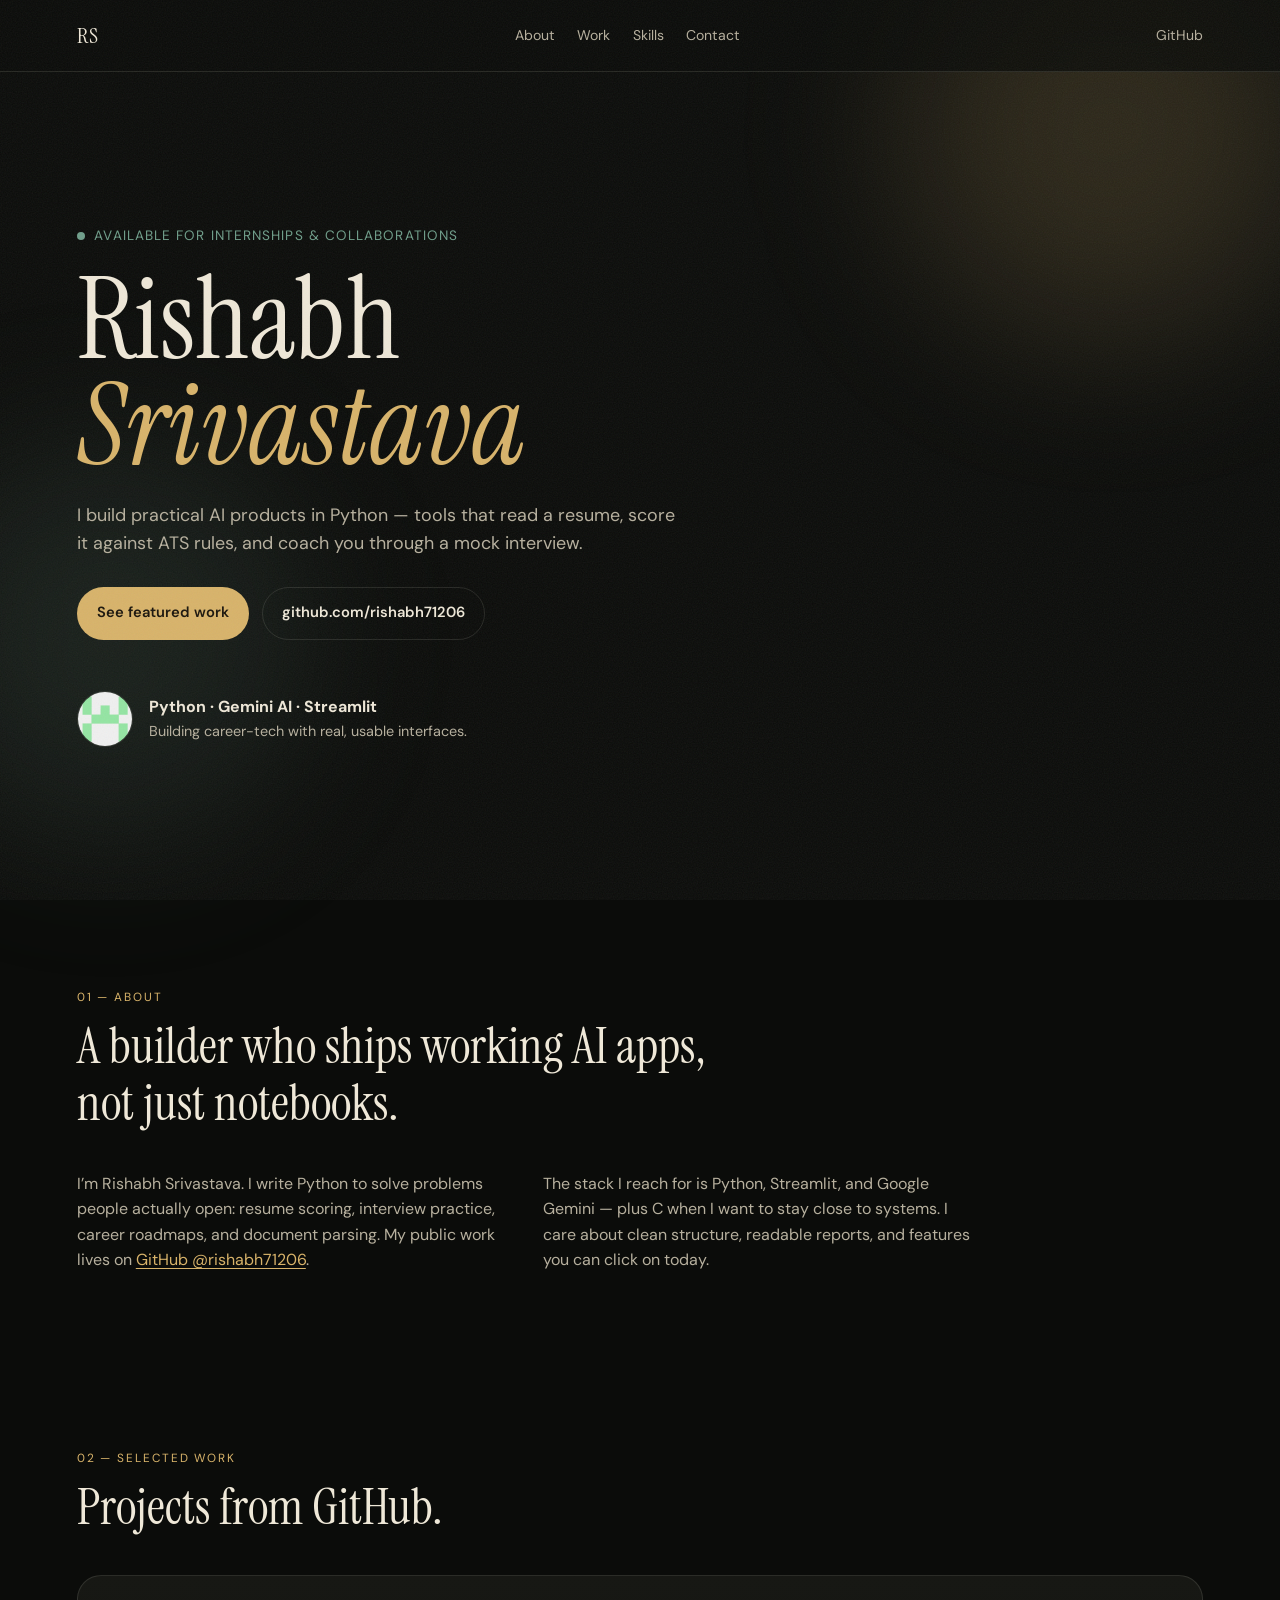
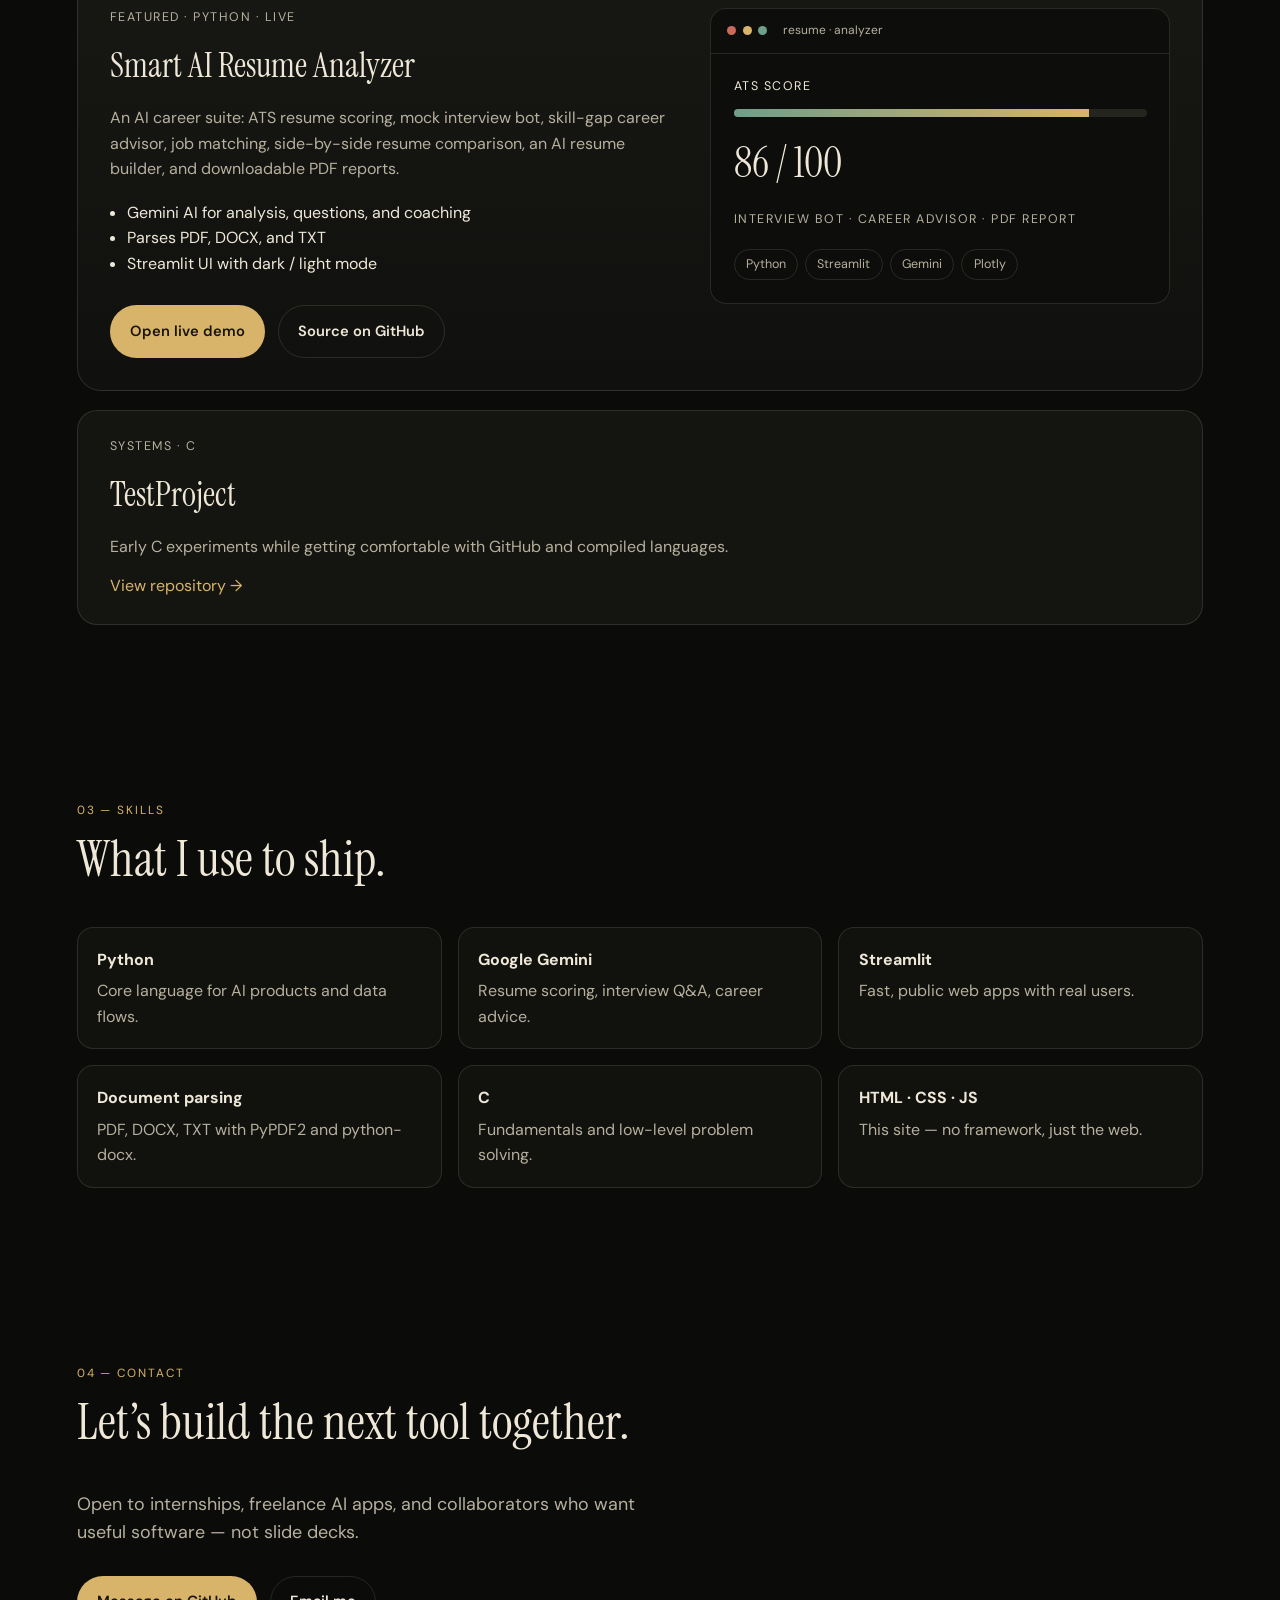
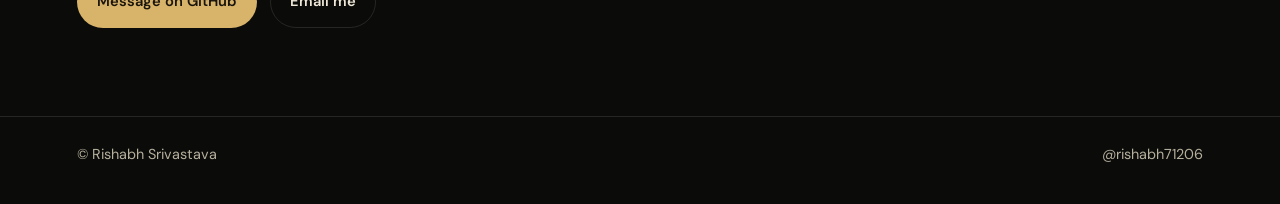
==== index.html @ 103c6316 "Publish Rishabh Srivastava portfolio site with GitHub projects. Co-authored-by: Cursor <cursoragent@" ====
<!DOCTYPE html>
<html lang="en">
  <head>
    <meta charset="UTF-8" />
    <meta name="viewport" content="width=device-width, initial-scale=1.0" />
    <title>Rishabh Srivastava — Python &amp; AI Developer</title>
    <meta
      name="description"
      content="Portfolio of Rishabh Srivastava — Python developer building AI tools for careers, resumes, and interviews."
    />
    <link rel="preconnect" href="https://fonts.googleapis.com" />
    <link rel="preconnect" href="https://fonts.gstatic.com" crossorigin />
    <link
      href="https://fonts.googleapis.com/css2?family=DM+Sans:ital,opsz,wght@0,9..40,400;0,9..40,500;0,9..40,600;0,9..40,700;1,9..40,400&family=Instrument+Serif:ital@0;1&display=swap"
      rel="stylesheet"
    />
    <link rel="stylesheet" href="css/styles.css" />
  </head>
  <body>
    <div class="noise" aria-hidden="true"></div>
    <div class="orb orb-a" aria-hidden="true"></div>
    <div class="orb orb-b" aria-hidden="true"></div>

    <header class="nav">
      <a class="logo" href="#top">RS</a>
      <nav>
        <a href="#about">About</a>
        <a href="#work">Work</a>
        <a href="#skills">Skills</a>
        <a href="#contact">Contact</a>
      </nav>
      <a class="nav-cta" href="https://github.com/rishabh71206" target="_blank" rel="noopener">GitHub</a>
    </header>

    <main id="top">
      <section class="hero">
        <p class="eyebrow">
          <span class="dot"></span>
          Available for internships &amp; collaborations
        </p>
        <h1>
          Rishabh<br />
          <em>Srivastava</em>
        </h1>
        <p class="lede">
          I build practical AI products in Python — tools that read a resume,
          score it against ATS rules, and coach you through a mock interview.
        </p>
        <div class="hero-actions">
          <a class="btn primary" href="#work">See featured work</a>
          <a class="btn ghost" href="https://github.com/rishabh71206" target="_blank" rel="noopener">
            github.com/rishabh71206
          </a>
        </div>
        <div class="hero-meta">
          <img src="assets/avatar.jpg" alt="Rishabh Srivastava" />
          <div>
            <strong>Python · Gemini AI · Streamlit</strong>
            <span>Building career-tech with real, usable interfaces.</span>
          </div>
        </div>
      </section>

      <section id="about" class="section">
        <div class="section-head">
          <p class="kicker">01 — About</p>
          <h2>A builder who ships working AI apps, not just notebooks.</h2>
        </div>
        <div class="about-grid">
          <p>
            I’m Rishabh Srivastava. I write Python to solve problems people
            actually open: resume scoring, interview practice, career roadmaps,
            and document parsing. My public work lives on
            <a href="https://github.com/rishabh71206" target="_blank" rel="noopener">GitHub @rishabh71206</a>.
          </p>
          <p>
            The stack I reach for is Python, Streamlit, and Google Gemini — plus
            C when I want to stay close to systems. I care about clean structure,
            readable reports, and features you can click on today.
          </p>
        </div>
      </section>

      <section id="work" class="section">
        <div class="section-head">
          <p class="kicker">02 — Selected work</p>
          <h2>Projects from GitHub.</h2>
        </div>

        <article class="project featured">
          <div class="project-copy">
            <p class="tag">Featured · Python · Live</p>
            <h3>Smart AI Resume Analyzer</h3>
            <p>
              An AI career suite: ATS resume scoring, mock interview bot,
              skill-gap career advisor, job matching, side-by-side resume
              comparison, an AI resume builder, and downloadable PDF reports.
            </p>
            <ul>
              <li>Gemini AI for analysis, questions, and coaching</li>
              <li>Parses PDF, DOCX, and TXT</li>
              <li>Streamlit UI with dark / light mode</li>
            </ul>
            <div class="hero-actions">
              <a
                class="btn primary"
                href="https://smart-ai-resume-analyzer-nfdlpabrwsiiuvghfphuzv.streamlit.app/"
                target="_blank"
                rel="noopener"
                >Open live demo</a
              >
              <a
                class="btn ghost"
                href="https://github.com/rishabh71206/smart-ai-resume-analyzer"
                target="_blank"
                rel="noopener"
                >Source on GitHub</a
              >
            </div>
          </div>
          <div class="project-panel" aria-hidden="true">
            <div class="window">
              <div class="window-bar">
                <span></span><span></span><span></span>
                <p>resume · analyzer</p>
              </div>
              <div class="window-body">
                <p class="mono">ATS score</p>
                <div class="meter"><i style="--w: 86%"></i></div>
                <p class="score">86 / 100</p>
                <p class="mono muted">Interview bot · Career advisor · PDF report</p>
                <div class="chips">
                  <span>Python</span>
                  <span>Streamlit</span>
                  <span>Gemini</span>
                  <span>Plotly</span>
                </div>
              </div>
            </div>
          </div>
        </article>

        <article class="project compact">
          <p class="tag">Systems · C</p>
          <h3>TestProject</h3>
          <p>Early C experiments while getting comfortable with GitHub and compiled languages.</p>
          <a class="text-link" href="https://github.com/rishabh71206/TestProject" target="_blank" rel="noopener">
            View repository →
          </a>
        </article>
      </section>

      <section id="skills" class="section">
        <div class="section-head">
          <p class="kicker">03 — Skills</p>
          <h2>What I use to ship.</h2>
        </div>
        <ul class="skills">
          <li><strong>Python</strong> Core language for AI products and data flows.</li>
          <li><strong>Google Gemini</strong> Resume scoring, interview Q&amp;A, career advice.</li>
          <li><strong>Streamlit</strong> Fast, public web apps with real users.</li>
          <li><strong>Document parsing</strong> PDF, DOCX, TXT with PyPDF2 and python-docx.</li>
          <li><strong>C</strong> Fundamentals and low-level problem solving.</li>
          <li><strong>HTML · CSS · JS</strong> This site — no framework, just the web.</li>
        </ul>
      </section>

      <section id="contact" class="section contact">
        <div class="section-head">
          <p class="kicker">04 — Contact</p>
          <h2>Let’s build the next tool together.</h2>
        </div>
        <p class="lede">
          Open to internships, freelance AI apps, and collaborators who want
          useful software — not slide decks.
        </p>
        <div class="hero-actions">
          <a class="btn primary" href="https://github.com/rishabh71206" target="_blank" rel="noopener">Message on GitHub</a>
          <a class="btn ghost" href="mailto:rishabhsrivastava712008@gmail.com">Email me</a>
        </div>
      </section>
    </main>

    <footer>
      <p>© <span id="year"></span> Rishabh Srivastava</p>
      <a href="https://github.com/rishabh71206" target="_blank" rel="noopener">@rishabh71206</a>
    </footer>

    <script src="js/main.js"></script>
  </body>
</html>
---- css/styles.css ----
:root {
  --bg: #0b0c0a;
  --ink: #efe8d8;
  --muted: #b7b09e;
  --line: rgba(239, 232, 216, 0.12);
  --accent: #d8b36a;
  --accent-2: #6f9e8a;
  --card: #141511;
}

* {
  box-sizing: border-box;
  margin: 0;
  padding: 0;
}

html {
  scroll-behavior: smooth;
}

body {
  font-family: "DM Sans", system-ui, sans-serif;
  background: var(--bg);
  color: var(--ink);
  line-height: 1.6;
  min-height: 100vh;
  overflow-x: hidden;
}

a {
  color: inherit;
  text-decoration: none;
}

.noise {
  pointer-events: none;
  position: fixed;
  inset: 0;
  z-index: 8;
  opacity: 0.07;
  background-image: url("data:image/svg+xml,%3Csvg xmlns='http://www.w3.org/2000/svg' width='160' height='160'%3E%3Cfilter id='n'%3E%3CfeTurbulence type='fractalNoise' baseFrequency='.8' numOctaves='2' stitchTiles='stitch'/%3E%3C/filter%3E%3Crect width='100%25' height='100%25' filter='url(%23n)'/%3E%3C/svg%3E");
}

.orb {
  position: fixed;
  border-radius: 50%;
  filter: blur(80px);
  pointer-events: none;
  z-index: 0;
}

.orb-a {
  width: 420px;
  height: 420px;
  background: rgba(216, 179, 106, 0.16);
  top: -80px;
  right: -40px;
}

.orb-b {
  width: 380px;
  height: 380px;
  background: rgba(111, 158, 138, 0.14);
  bottom: 8%;
  left: -80px;
}

.nav,
main,
footer {
  position: relative;
  z-index: 1;
}

.nav {
  display: flex;
  align-items: center;
  justify-content: space-between;
  gap: 1rem;
  padding: 1.1rem 6vw;
  position: sticky;
  top: 0;
  background: rgba(11, 12, 10, 0.78);
  backdrop-filter: blur(16px);
  border-bottom: 1px solid var(--line);
  z-index: 5;
}

.logo {
  font-family: "Instrument Serif", serif;
  font-size: 1.4rem;
  letter-spacing: 0.04em;
}

.nav nav {
  display: flex;
  gap: 1.4rem;
}

.nav nav a,
.nav-cta {
  font-size: 0.88rem;
  color: var(--muted);
}

.nav nav a:hover,
.nav-cta:hover {
  color: var(--ink);
}

.hero,
.section {
  padding: 5.5rem 6vw;
}

.hero {
  min-height: calc(100vh - 72px);
  display: flex;
  flex-direction: column;
  justify-content: center;
  max-width: 1100px;
}

.eyebrow {
  display: flex;
  align-items: center;
  gap: 0.6rem;
  color: var(--accent-2);
  font-size: 0.85rem;
  letter-spacing: 0.08em;
  text-transform: uppercase;
}

.dot {
  width: 8px;
  height: 8px;
  border-radius: 50%;
  background: var(--accent-2);
  box-shadow: 0 0 0 0 rgba(111, 158, 138, 0.7);
  animation: pulse 2.2s infinite;
}

@keyframes pulse {
  70% {
    box-shadow: 0 0 0 10px rgba(111, 158, 138, 0);
  }
}

h1 {
  font-family: "Instrument Serif", serif;
  font-size: clamp(3.4rem, 9vw, 8rem);
  line-height: 0.92;
  font-weight: 400;
  margin: 1.2rem 0 1.4rem;
}

h1 em {
  font-style: italic;
  color: var(--accent);
}

.lede {
  max-width: 38rem;
  color: var(--muted);
  font-size: 1.12rem;
}

.hero-actions {
  display: flex;
  flex-wrap: wrap;
  gap: 0.8rem;
  margin-top: 1.8rem;
}

.btn {
  display: inline-flex;
  align-items: center;
  padding: 0.85rem 1.2rem;
  border-radius: 999px;
  font-size: 0.92rem;
  font-weight: 600;
  border: 1px solid transparent;
  transition: transform 0.2s ease, background 0.2s ease;
}

.btn:hover {
  transform: translateY(-2px);
}

.btn.primary {
  background: var(--accent);
  color: #1a150c;
}

.btn.ghost {
  border-color: var(--line);
  color: var(--ink);
}

.hero-meta {
  margin-top: 3.2rem;
  display: flex;
  align-items: center;
  gap: 1rem;
}

.hero-meta img {
  width: 56px;
  height: 56px;
  border-radius: 50%;
  object-fit: cover;
  border: 1px solid var(--line);
}

.hero-meta span {
  display: block;
  color: var(--muted);
  font-size: 0.9rem;
}

.section-head {
  max-width: 42rem;
  margin-bottom: 2.4rem;
}

.kicker {
  color: var(--accent);
  letter-spacing: 0.16em;
  text-transform: uppercase;
  font-size: 0.74rem;
  margin-bottom: 0.7rem;
}

h2 {
  font-family: "Instrument Serif", serif;
  font-size: clamp(2rem, 4vw, 3.1rem);
  font-weight: 400;
  line-height: 1.15;
}

.about-grid {
  display: grid;
  grid-template-columns: 1fr 1fr;
  gap: 2rem;
  color: var(--muted);
  max-width: 900px;
}

.about-grid a {
  color: var(--accent);
  text-decoration: underline;
  text-underline-offset: 3px;
}

.project.featured {
  display: grid;
  grid-template-columns: 1.1fr 0.9fr;
  gap: 2.4rem;
  padding: 2rem;
  background: linear-gradient(180deg, #171814, #10110e);
  border: 1px solid var(--line);
  border-radius: 24px;
}

.tag {
  color: var(--accent-2);
  font-size: 0.78rem;
  letter-spacing: 0.12em;
  text-transform: uppercase;
  margin-bottom: 0.7rem;
}

h3 {
  font-family: "Instrument Serif", serif;
  font-size: 2.1rem;
  font-weight: 400;
  margin-bottom: 0.8rem;
}

.project-copy p,
.project.compact p {
  color: var(--muted);
}

.project-copy ul {
  margin: 1.1rem 0 0.4rem 1.1rem;
  color: var(--ink);
}

.window {
  background: #0d0e0b;
  border: 1px solid var(--line);
  border-radius: 16px;
  overflow: hidden;
  min-height: 280px;
}

.window-bar {
  display: flex;
  align-items: center;
  gap: 0.4rem;
  padding: 0.8rem 1rem;
  border-bottom: 1px solid var(--line);
}

.window-bar span {
  width: 9px;
  height: 9px;
  border-radius: 50%;
  background: #3a3c34;
}

.window-bar span:nth-child(1) {
  background: #c96a5a;
}
.window-bar span:nth-child(2) {
  background: #d8b36a;
}
.window-bar span:nth-child(3) {
  background: #6f9e8a;
}

.window-bar p {
  margin-left: 0.6rem;
  font-size: 0.75rem;
  color: var(--muted);
}

.window-body {
  padding: 1.4rem;
}

.mono {
  font-size: 0.78rem;
  letter-spacing: 0.12em;
  text-transform: uppercase;
}

.muted {
  color: var(--muted);
  margin-top: 0.8rem;
}

.meter {
  height: 8px;
  background: #24251f;
  border-radius: 99px;
  margin: 0.8rem 0;
  overflow: hidden;
}

.meter i {
  display: block;
  height: 100%;
  width: var(--w);
  background: linear-gradient(90deg, var(--accent-2), var(--accent));
}

.score {
  font-family: "Instrument Serif", serif;
  font-size: 2.6rem;
}

.chips {
  display: flex;
  flex-wrap: wrap;
  gap: 0.45rem;
  margin-top: 1.2rem;
}

.chips span {
  border: 1px solid var(--line);
  border-radius: 999px;
  padding: 0.3rem 0.7rem;
  font-size: 0.78rem;
  color: var(--muted);
}

.project.compact {
  margin-top: 1.2rem;
  padding: 1.6rem 2rem;
  border: 1px solid var(--line);
  border-radius: 20px;
  background: var(--card);
}

.text-link {
  display: inline-block;
  margin-top: 0.8rem;
  color: var(--accent);
}

.skills {
  list-style: none;
  display: grid;
  grid-template-columns: repeat(3, 1fr);
  gap: 1rem;
}

.skills li {
  padding: 1.2rem;
  border: 1px solid var(--line);
  border-radius: 16px;
  background: rgba(20, 21, 17, 0.7);
  color: var(--muted);
}

.skills strong {
  display: block;
  color: var(--ink);
  margin-bottom: 0.35rem;
}

.contact .lede {
  margin-bottom: 0.4rem;
}

.hint {
  margin-top: 1rem;
  color: #6e6a5d;
  font-size: 0.85rem;
}

footer {
  display: flex;
  justify-content: space-between;
  padding: 1.6rem 6vw 2.4rem;
  border-top: 1px solid var(--line);
  color: var(--muted);
  font-size: 0.9rem;
}

@media (max-width: 860px) {
  .nav {
    flex-wrap: wrap;
  }

  .nav nav {
    order: 3;
    width: 100%;
    gap: 1rem;
    padding-top: 0.4rem;
  }

  .about-grid,
  .project.featured,
  .skills {
    grid-template-columns: 1fr;
  }

  .hero,
  .section {
    padding: 4rem 6vw;
  }
}
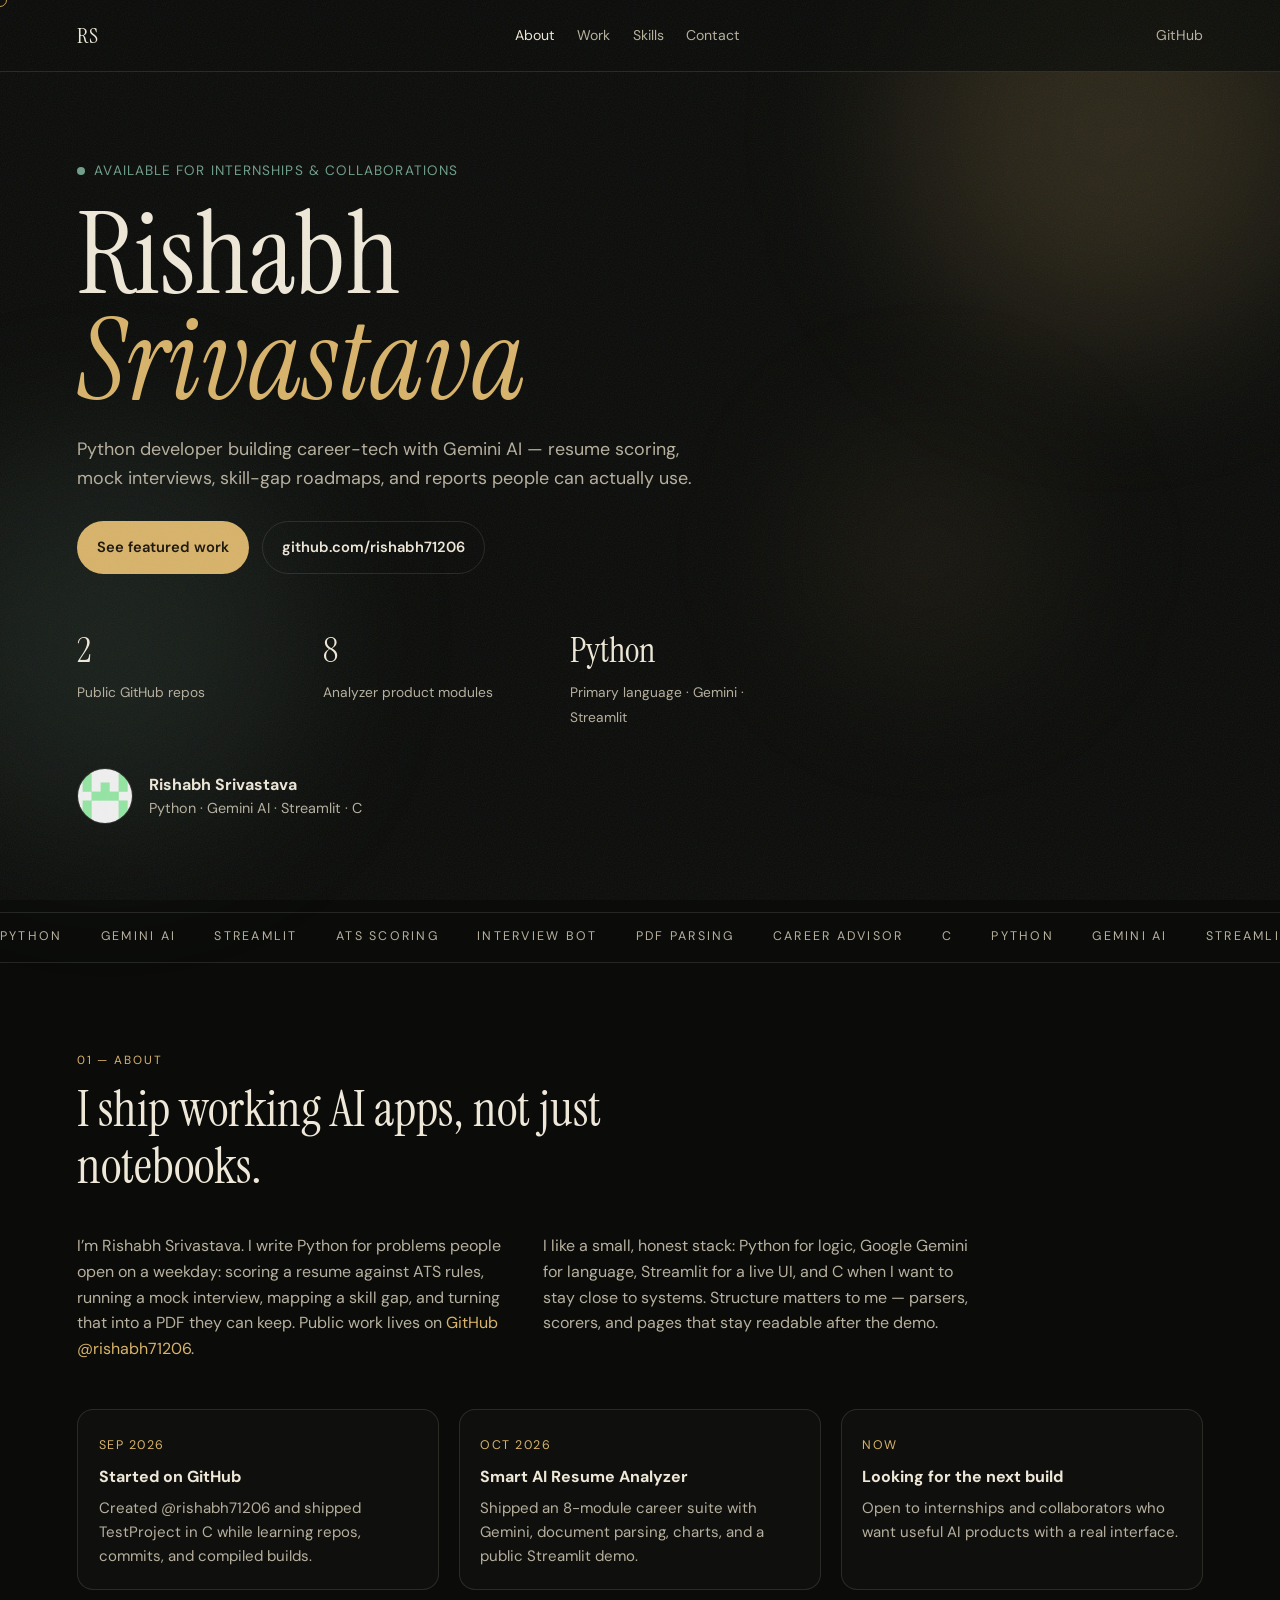
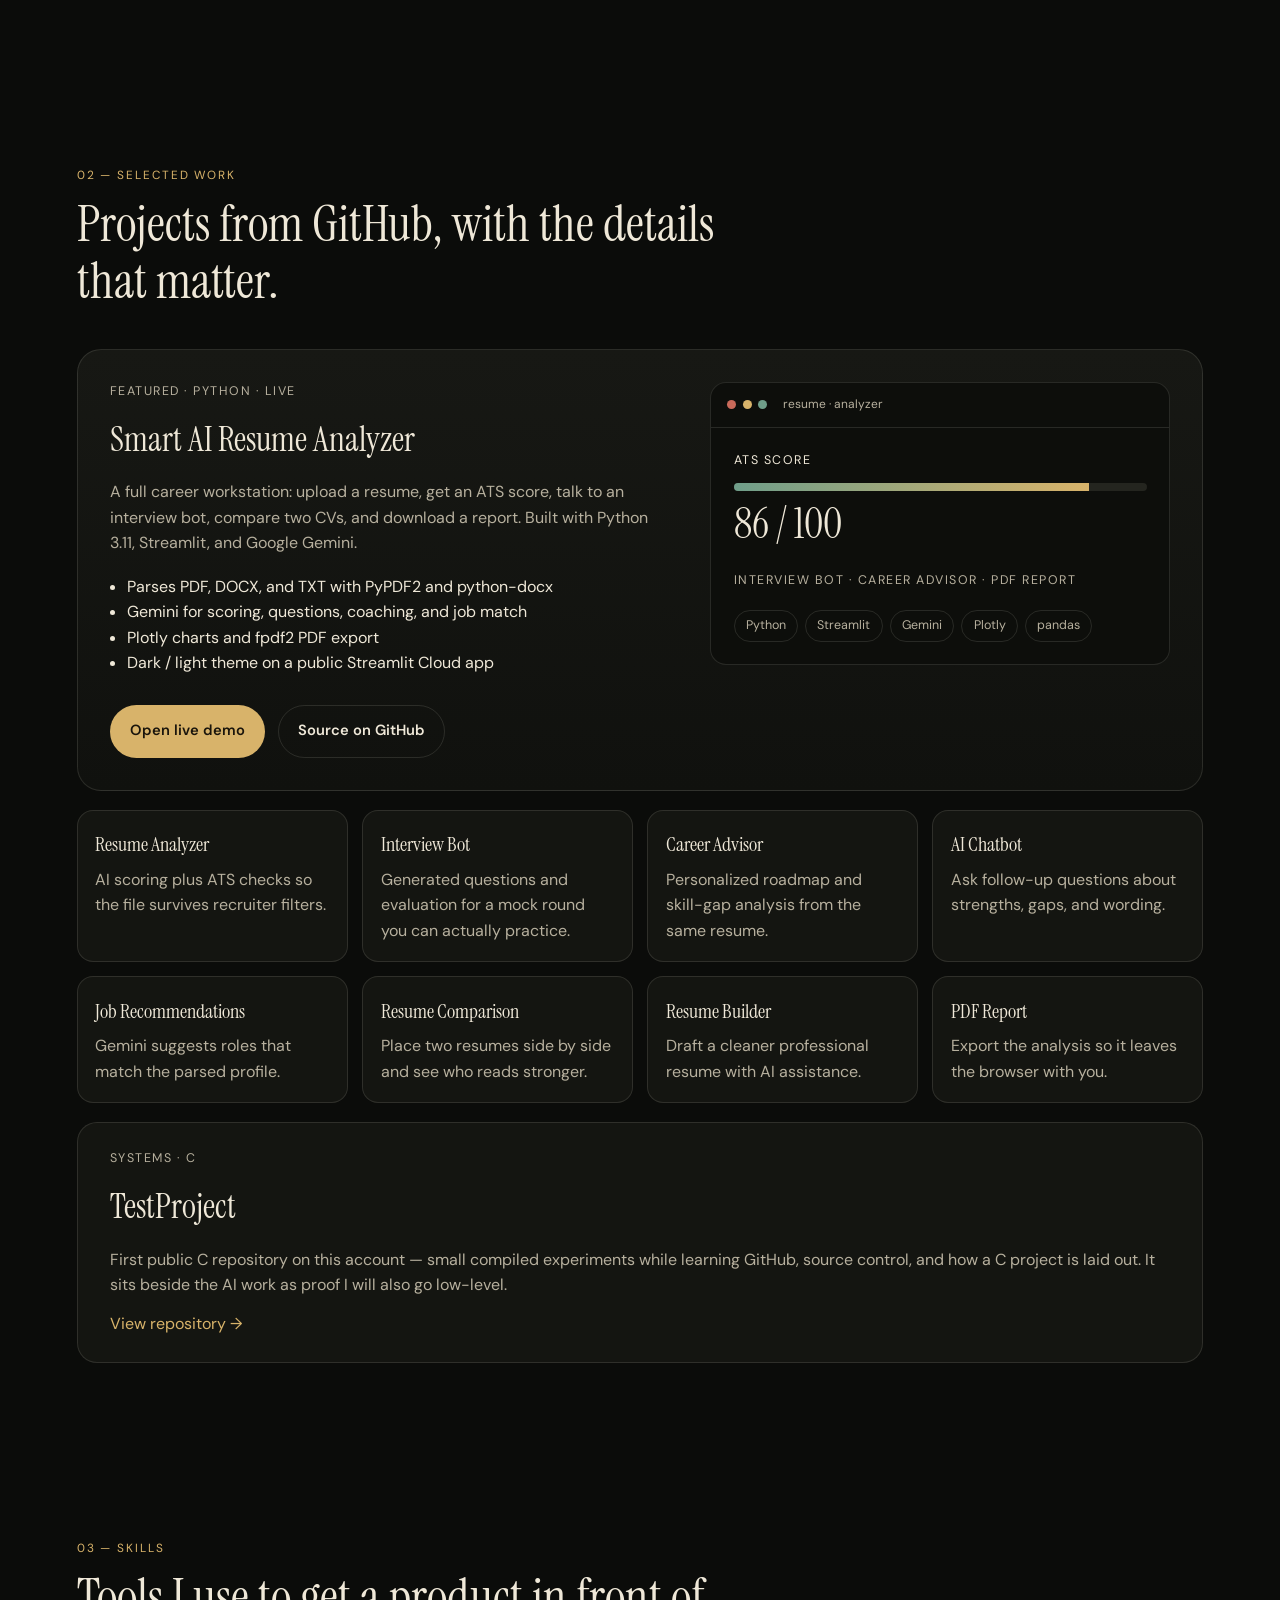
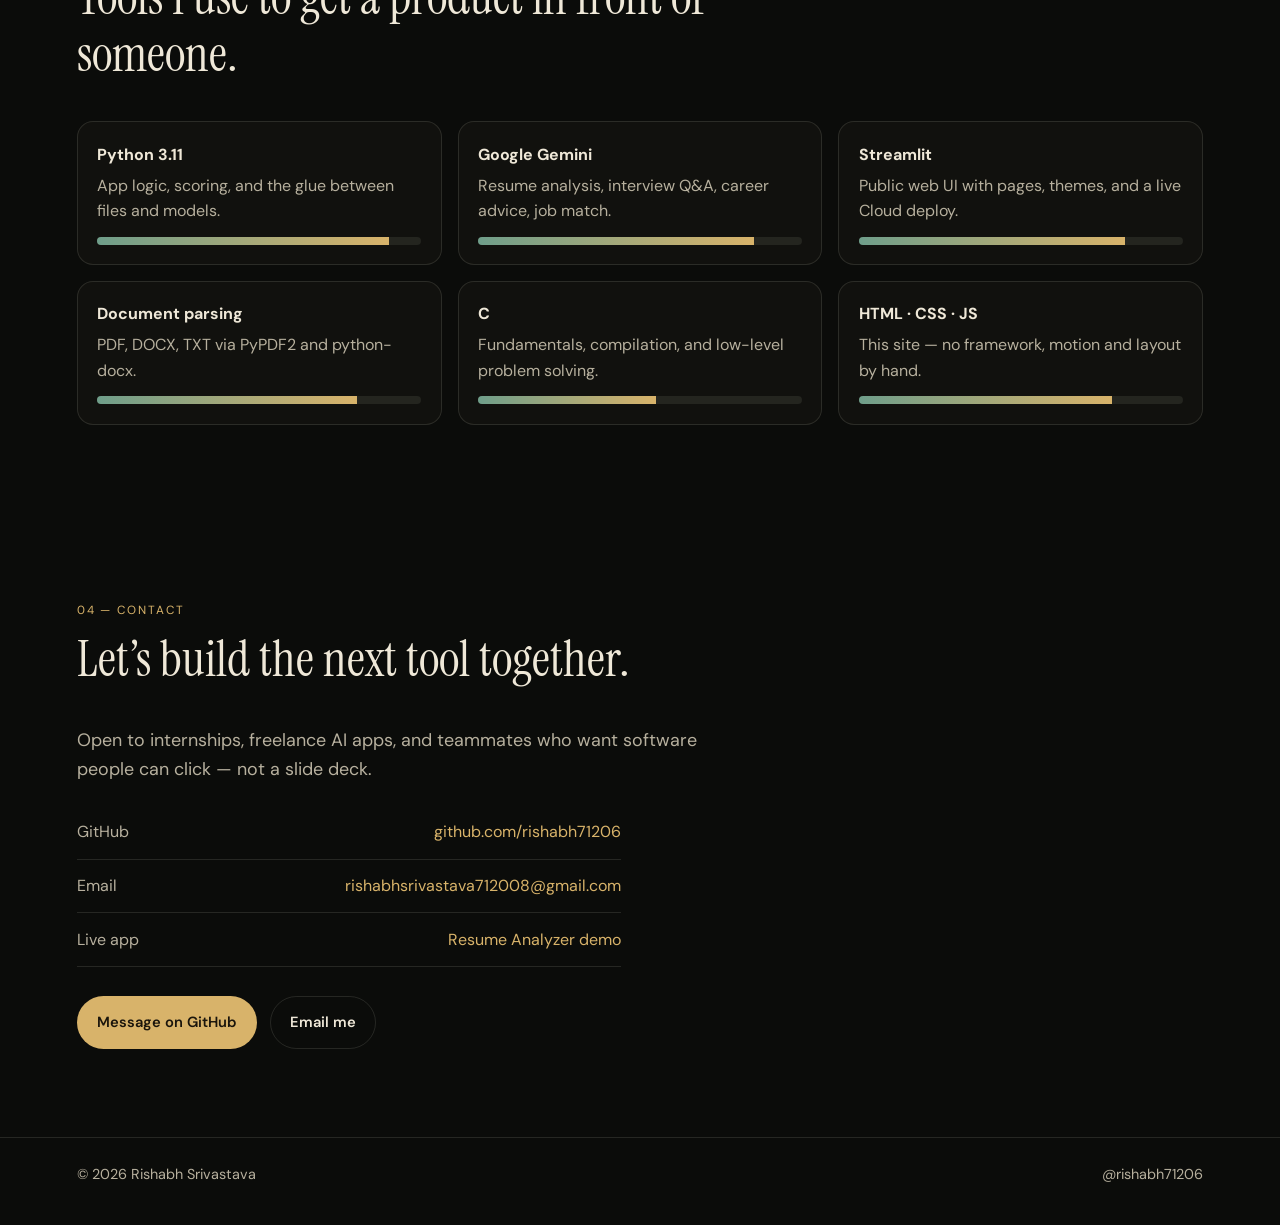
==== commit 9d17eae1: "Add cursor effects, scroll reveals, and animated stats; polish layout" ====
--- a/index.html
+++ b/index.html
@@ -17,9 +17,11 @@
     <link rel="stylesheet" href="css/styles.css" />
   </head>
   <body>
+    <div class="cursor" aria-hidden="true"></div>
     <div class="noise" aria-hidden="true"></div>
     <div class="orb orb-a" aria-hidden="true"></div>
     <div class="orb orb-b" aria-hidden="true"></div>
+    <div class="orb orb-c" aria-hidden="true"></div>
 
     <header class="nav">
       <a class="logo" href="#top">RS</a>
@@ -34,72 +36,115 @@
 
     <main id="top">
       <section class="hero">
-        <p class="eyebrow">
+        <p class="eyebrow reveal">
           <span class="dot"></span>
           Available for internships &amp; collaborations
         </p>
-        <h1>
-          Rishabh<br />
-          <em>Srivastava</em>
+        <h1 class="hero-title">
+          <span class="line"><span>Rishabh</span></span>
+          <span class="line"><em>Srivastava</em></span>
         </h1>
-        <p class="lede">
-          I build practical AI products in Python — tools that read a resume,
-          score it against ATS rules, and coach you through a mock interview.
+        <p class="lede reveal delay-2">
+          Python developer building career-tech with Gemini AI — resume scoring,
+          mock interviews, skill-gap roadmaps, and reports people can actually use.
         </p>
-        <div class="hero-actions">
+        <div class="hero-actions reveal delay-3">
           <a class="btn primary" href="#work">See featured work</a>
           <a class="btn ghost" href="https://github.com/rishabh71206" target="_blank" rel="noopener">
             github.com/rishabh71206
           </a>
         </div>
-        <div class="hero-meta">
-          <img src="assets/avatar.jpg" alt="Rishabh Srivastava" />
-          <div>
-            <strong>Python · Gemini AI · Streamlit</strong>
-            <span>Building career-tech with real, usable interfaces.</span>
-          </div>
-        </div>
-      </section>
+        <div class="stats reveal delay-4">
+          <div>
+            <strong data-count="2">0</strong>
+            <span>Public GitHub repos</span>
+          </div>
+          <div>
+            <strong data-count="8">0</strong>
+            <span>Analyzer product modules</span>
+          </div>
+          <div>
+            <strong>Python</strong>
+            <span>Primary language · Gemini · Streamlit</span>
+          </div>
+        </div>
+        <div class="hero-meta reveal delay-5">
+          <img src="assets/avatar.jpg" alt="Rishabh Srivastava GitHub avatar" />
+          <div>
+            <strong>Rishabh Srivastava</strong>
+            <span>Python · Gemini AI · Streamlit · C</span>
+          </div>
+        </div>
+      </section>
+
+      <div class="marquee" aria-hidden="true">
+        <div class="marquee-track">
+          <span>Python</span><span>Gemini AI</span><span>Streamlit</span><span>ATS Scoring</span>
+          <span>Interview Bot</span><span>PDF Parsing</span><span>Career Advisor</span><span>C</span>
+          <span>Python</span><span>Gemini AI</span><span>Streamlit</span><span>ATS Scoring</span>
+          <span>Interview Bot</span><span>PDF Parsing</span><span>Career Advisor</span><span>C</span>
+        </div>
+      </div>
 
       <section id="about" class="section">
-        <div class="section-head">
+        <div class="section-head reveal">
           <p class="kicker">01 — About</p>
-          <h2>A builder who ships working AI apps, not just notebooks.</h2>
+          <h2>I ship working AI apps, not just notebooks.</h2>
         </div>
         <div class="about-grid">
-          <p>
-            I’m Rishabh Srivastava. I write Python to solve problems people
-            actually open: resume scoring, interview practice, career roadmaps,
-            and document parsing. My public work lives on
+          <p class="reveal">
+            I’m Rishabh Srivastava. I write Python for problems people open on a
+            weekday: scoring a resume against ATS rules, running a mock interview,
+            mapping a skill gap, and turning that into a PDF they can keep.
+            Public work lives on
             <a href="https://github.com/rishabh71206" target="_blank" rel="noopener">GitHub @rishabh71206</a>.
           </p>
-          <p>
-            The stack I reach for is Python, Streamlit, and Google Gemini — plus
-            C when I want to stay close to systems. I care about clean structure,
-            readable reports, and features you can click on today.
+          <p class="reveal delay-1">
+            I like a small, honest stack: Python for logic, Google Gemini for
+            language, Streamlit for a live UI, and C when I want to stay close
+            to systems. Structure matters to me — parsers, scorers, and pages
+            that stay readable after the demo.
           </p>
         </div>
+        <ol class="timeline">
+          <li class="reveal">
+            <span>Sep 2026</span>
+            <strong>Started on GitHub</strong>
+            <p>Created @rishabh71206 and shipped TestProject in C while learning repos, commits, and compiled builds.</p>
+          </li>
+          <li class="reveal delay-1">
+            <span>Oct 2026</span>
+            <strong>Smart AI Resume Analyzer</strong>
+            <p>Shipped an 8-module career suite with Gemini, document parsing, charts, and a public Streamlit demo.</p>
+          </li>
+          <li class="reveal delay-2">
+            <span>Now</span>
+            <strong>Looking for the next build</strong>
+            <p>Open to internships and collaborators who want useful AI products with a real interface.</p>
+          </li>
+        </ol>
       </section>
 
       <section id="work" class="section">
-        <div class="section-head">
+        <div class="section-head reveal">
           <p class="kicker">02 — Selected work</p>
-          <h2>Projects from GitHub.</h2>
-        </div>
-
-        <article class="project featured">
+          <h2>Projects from GitHub, with the details that matter.</h2>
+        </div>
+
+        <article class="project featured reveal">
           <div class="project-copy">
             <p class="tag">Featured · Python · Live</p>
             <h3>Smart AI Resume Analyzer</h3>
             <p>
-              An AI career suite: ATS resume scoring, mock interview bot,
-              skill-gap career advisor, job matching, side-by-side resume
-              comparison, an AI resume builder, and downloadable PDF reports.
+              A full career workstation: upload a resume, get an ATS score,
+              talk to an interview bot, compare two CVs, and download a report.
+              Built with Python 3.11, Streamlit, and Google Gemini.
             </p>
             <ul>
-              <li>Gemini AI for analysis, questions, and coaching</li>
-              <li>Parses PDF, DOCX, and TXT</li>
-              <li>Streamlit UI with dark / light mode</li>
+              <li>Parses PDF, DOCX, and TXT with PyPDF2 and python-docx</li>
+              <li>Gemini for scoring, questions, coaching, and job match</li>
+              <li>Plotly charts and fpdf2 PDF export</li>
+              <li>Dark / light theme on a public Streamlit Cloud app</li>
             </ul>
             <div class="hero-actions">
               <a
@@ -126,24 +171,40 @@
               </div>
               <div class="window-body">
                 <p class="mono">ATS score</p>
-                <div class="meter"><i style="--w: 86%"></i></div>
-                <p class="score">86 / 100</p>
+                <div class="meter"><i data-meter="86"></i></div>
+                <p class="score"><span data-count="86">0</span> / 100</p>
                 <p class="mono muted">Interview bot · Career advisor · PDF report</p>
                 <div class="chips">
                   <span>Python</span>
                   <span>Streamlit</span>
                   <span>Gemini</span>
                   <span>Plotly</span>
+                  <span>pandas</span>
                 </div>
               </div>
             </div>
           </div>
         </article>
 
-        <article class="project compact">
+        <div class="feature-grid">
+          <article class="reveal"><h4>Resume Analyzer</h4><p>AI scoring plus ATS checks so the file survives recruiter filters.</p></article>
+          <article class="reveal delay-1"><h4>Interview Bot</h4><p>Generated questions and evaluation for a mock round you can actually practice.</p></article>
+          <article class="reveal delay-2"><h4>Career Advisor</h4><p>Personalized roadmap and skill-gap analysis from the same resume.</p></article>
+          <article class="reveal"><h4>AI Chatbot</h4><p>Ask follow-up questions about strengths, gaps, and wording.</p></article>
+          <article class="reveal delay-1"><h4>Job Recommendations</h4><p>Gemini suggests roles that match the parsed profile.</p></article>
+          <article class="reveal delay-2"><h4>Resume Comparison</h4><p>Place two resumes side by side and see who reads stronger.</p></article>
+          <article class="reveal"><h4>Resume Builder</h4><p>Draft a cleaner professional resume with AI assistance.</p></article>
+          <article class="reveal delay-1"><h4>PDF Report</h4><p>Export the analysis so it leaves the browser with you.</p></article>
+        </div>
+
+        <article class="project compact reveal">
           <p class="tag">Systems · C</p>
           <h3>TestProject</h3>
-          <p>Early C experiments while getting comfortable with GitHub and compiled languages.</p>
+          <p>
+            First public C repository on this account — small compiled experiments
+            while learning GitHub, source control, and how a C project is laid out.
+            It sits beside the AI work as proof I will also go low-level.
+          </p>
           <a class="text-link" href="https://github.com/rishabh71206/TestProject" target="_blank" rel="noopener">
             View repository →
           </a>
@@ -151,30 +212,68 @@
       </section>
 
       <section id="skills" class="section">
-        <div class="section-head">
+        <div class="section-head reveal">
           <p class="kicker">03 — Skills</p>
-          <h2>What I use to ship.</h2>
+          <h2>Tools I use to get a product in front of someone.</h2>
         </div>
         <ul class="skills">
-          <li><strong>Python</strong> Core language for AI products and data flows.</li>
-          <li><strong>Google Gemini</strong> Resume scoring, interview Q&amp;A, career advice.</li>
-          <li><strong>Streamlit</strong> Fast, public web apps with real users.</li>
-          <li><strong>Document parsing</strong> PDF, DOCX, TXT with PyPDF2 and python-docx.</li>
-          <li><strong>C</strong> Fundamentals and low-level problem solving.</li>
-          <li><strong>HTML · CSS · JS</strong> This site — no framework, just the web.</li>
+          <li class="reveal">
+            <strong>Python 3.11</strong>
+            <p>App logic, scoring, and the glue between files and models.</p>
+            <div class="bar"><i data-meter="90"></i></div>
+          </li>
+          <li class="reveal delay-1">
+            <strong>Google Gemini</strong>
+            <p>Resume analysis, interview Q&amp;A, career advice, job match.</p>
+            <div class="bar"><i data-meter="85"></i></div>
+          </li>
+          <li class="reveal delay-2">
+            <strong>Streamlit</strong>
+            <p>Public web UI with pages, themes, and a live Cloud deploy.</p>
+            <div class="bar"><i data-meter="82"></i></div>
+          </li>
+          <li class="reveal">
+            <strong>Document parsing</strong>
+            <p>PDF, DOCX, TXT via PyPDF2 and python-docx.</p>
+            <div class="bar"><i data-meter="80"></i></div>
+          </li>
+          <li class="reveal delay-1">
+            <strong>C</strong>
+            <p>Fundamentals, compilation, and low-level problem solving.</p>
+            <div class="bar"><i data-meter="55"></i></div>
+          </li>
+          <li class="reveal delay-2">
+            <strong>HTML · CSS · JS</strong>
+            <p>This site — no framework, motion and layout by hand.</p>
+            <div class="bar"><i data-meter="78"></i></div>
+          </li>
         </ul>
       </section>
 
       <section id="contact" class="section contact">
-        <div class="section-head">
+        <div class="section-head reveal">
           <p class="kicker">04 — Contact</p>
           <h2>Let’s build the next tool together.</h2>
         </div>
-        <p class="lede">
-          Open to internships, freelance AI apps, and collaborators who want
-          useful software — not slide decks.
+        <p class="lede reveal">
+          Open to internships, freelance AI apps, and teammates who want software
+          people can click — not a slide deck.
         </p>
-        <div class="hero-actions">
+        <ul class="contact-list reveal delay-1">
+          <li>
+            <span>GitHub</span>
+            <a href="https://github.com/rishabh71206" target="_blank" rel="noopener">github.com/rishabh71206</a>
+          </li>
+          <li>
+            <span>Email</span>
+            <a href="mailto:rishabhsrivastava712008@gmail.com">rishabhsrivastava712008@gmail.com</a>
+          </li>
+          <li>
+            <span>Live app</span>
+            <a href="https://smart-ai-resume-analyzer-nfdlpabrwsiiuvghfphuzv.streamlit.app/" target="_blank" rel="noopener">Resume Analyzer demo</a>
+          </li>
+        </ul>
+        <div class="hero-actions reveal delay-2">
           <a class="btn primary" href="https://github.com/rishabh71206" target="_blank" rel="noopener">Message on GitHub</a>
           <a class="btn ghost" href="mailto:rishabhsrivastava712008@gmail.com">Email me</a>
         </div>
--- a/css/styles.css
+++ b/css/styles.css
@@ -32,6 +32,43 @@
   text-decoration: none;
 }
 
+.cursor {
+  display: none;
+}
+
+@media (hover: hover) and (pointer: fine) {
+  body.has-cursor {
+    cursor: none;
+  }
+
+  body.has-cursor a,
+  body.has-cursor button {
+    cursor: none;
+  }
+
+  .cursor {
+    display: block;
+    position: fixed;
+    top: 0;
+    left: 0;
+    width: 14px;
+    height: 14px;
+    border: 1px solid var(--accent);
+    border-radius: 50%;
+    pointer-events: none;
+    z-index: 20;
+    transform: translate(-50%, -50%);
+    transition: width 0.2s ease, height 0.2s ease, background 0.2s ease;
+    mix-blend-mode: difference;
+  }
+
+  .cursor.grow {
+    width: 42px;
+    height: 42px;
+    background: rgba(216, 179, 106, 0.18);
+  }
+}
+
 .noise {
   pointer-events: none;
   position: fixed;
@@ -55,6 +92,7 @@
   background: rgba(216, 179, 106, 0.16);
   top: -80px;
   right: -40px;
+  animation: drift 18s ease-in-out infinite;
 }
 
 .orb-b {
@@ -63,6 +101,26 @@
   background: rgba(111, 158, 138, 0.14);
   bottom: 8%;
   left: -80px;
+  animation: drift 22s ease-in-out infinite reverse;
+}
+
+.orb-c {
+  width: 240px;
+  height: 240px;
+  background: rgba(216, 179, 106, 0.08);
+  top: 48%;
+  right: 18%;
+  animation: drift 14s ease-in-out infinite 1s;
+}
+
+@keyframes drift {
+  0%,
+  100% {
+    transform: translate(0, 0) scale(1);
+  }
+  50% {
+    transform: translate(40px, -30px) scale(1.12);
+  }
 }
 
 .nav,
@@ -101,9 +159,11 @@
 .nav-cta {
   font-size: 0.88rem;
   color: var(--muted);
+  transition: color 0.2s ease;
 }
 
 .nav nav a:hover,
+.nav nav a.active,
 .nav-cta:hover {
   color: var(--ink);
 }
@@ -146,7 +206,7 @@
   }
 }
 
-h1 {
+.hero-title {
   font-family: "Instrument Serif", serif;
   font-size: clamp(3.4rem, 9vw, 8rem);
   line-height: 0.92;
@@ -154,13 +214,36 @@
   margin: 1.2rem 0 1.4rem;
 }
 
-h1 em {
+.hero-title .line {
+  display: block;
+  overflow: hidden;
+}
+
+.hero-title .line span,
+.hero-title .line em {
+  display: inline-block;
+  transform: translateY(110%);
+  animation: rise 0.9s cubic-bezier(0.22, 1, 0.36, 1) forwards;
+}
+
+.hero-title .line:nth-child(2) em {
+  animation-delay: 0.12s;
+}
+
+@keyframes rise {
+  to {
+    transform: translateY(0);
+  }
+}
+
+h1 em,
+.hero-title em {
   font-style: italic;
   color: var(--accent);
 }
 
 .lede {
-  max-width: 38rem;
+  max-width: 40rem;
   color: var(--muted);
   font-size: 1.12rem;
 }
@@ -180,11 +263,11 @@
   font-size: 0.92rem;
   font-weight: 600;
   border: 1px solid transparent;
-  transition: transform 0.2s ease, background 0.2s ease;
+  transition: transform 0.25s ease, background 0.25s ease, box-shadow 0.25s ease;
 }
 
 .btn:hover {
-  transform: translateY(-2px);
+  transform: translateY(-3px);
 }
 
 .btn.primary {
@@ -192,13 +275,37 @@
   color: #1a150c;
 }
 
+.btn.primary:hover {
+  box-shadow: 0 12px 30px rgba(216, 179, 106, 0.28);
+}
+
 .btn.ghost {
   border-color: var(--line);
   color: var(--ink);
 }
 
+.stats {
+  display: grid;
+  grid-template-columns: repeat(3, minmax(0, 1fr));
+  gap: 1.2rem;
+  margin-top: 3rem;
+  max-width: 720px;
+}
+
+.stats strong {
+  display: block;
+  font-family: "Instrument Serif", serif;
+  font-size: 2.2rem;
+  font-weight: 400;
+}
+
+.stats span {
+  color: var(--muted);
+  font-size: 0.86rem;
+}
+
 .hero-meta {
-  margin-top: 3.2rem;
+  margin-top: 2.4rem;
   display: flex;
   align-items: center;
   gap: 1rem;
@@ -210,12 +317,44 @@
   border-radius: 50%;
   object-fit: cover;
   border: 1px solid var(--line);
+  box-shadow: 0 0 0 0 rgba(111, 158, 138, 0.45);
+  animation: ring 2.8s ease-out infinite;
+}
+
+@keyframes ring {
+  70% {
+    box-shadow: 0 0 0 12px rgba(111, 158, 138, 0);
+  }
 }
 
 .hero-meta span {
   display: block;
   color: var(--muted);
   font-size: 0.9rem;
+}
+
+.marquee {
+  border-top: 1px solid var(--line);
+  border-bottom: 1px solid var(--line);
+  overflow: hidden;
+  padding: 0.9rem 0;
+}
+
+.marquee-track {
+  display: flex;
+  gap: 2.4rem;
+  width: max-content;
+  animation: slide 28s linear infinite;
+  color: var(--muted);
+  letter-spacing: 0.18em;
+  text-transform: uppercase;
+  font-size: 0.78rem;
+}
+
+@keyframes slide {
+  to {
+    transform: translateX(-50%);
+  }
 }
 
 .section-head {
@@ -246,10 +385,49 @@
   max-width: 900px;
 }
 
-.about-grid a {
+.about-grid a,
+.contact-list a,
+.text-link {
   color: var(--accent);
+  text-underline-offset: 3px;
+}
+
+.about-grid a:hover,
+.contact-list a:hover,
+.text-link:hover {
   text-decoration: underline;
-  text-underline-offset: 3px;
+}
+
+.timeline {
+  list-style: none;
+  margin-top: 3rem;
+  display: grid;
+  grid-template-columns: repeat(3, 1fr);
+  gap: 1.2rem;
+}
+
+.timeline li {
+  padding: 1.3rem;
+  border: 1px solid var(--line);
+  border-radius: 16px;
+  background: rgba(20, 21, 17, 0.55);
+}
+
+.timeline span {
+  color: var(--accent);
+  font-size: 0.78rem;
+  letter-spacing: 0.12em;
+  text-transform: uppercase;
+}
+
+.timeline strong {
+  display: block;
+  margin: 0.45rem 0 0.4rem;
+}
+
+.timeline p {
+  color: var(--muted);
+  font-size: 0.94rem;
 }
 
 .project.featured {
@@ -260,6 +438,15 @@
   background: linear-gradient(180deg, #171814, #10110e);
   border: 1px solid var(--line);
   border-radius: 24px;
+  transition: transform 0.35s ease, border-color 0.35s ease;
+}
+
+.project.featured:hover,
+.project.compact:hover,
+.feature-grid article:hover,
+.skills li:hover {
+  transform: translateY(-6px);
+  border-color: rgba(216, 179, 106, 0.35);
 }
 
 .tag {
@@ -277,8 +464,17 @@
   margin-bottom: 0.8rem;
 }
 
+h4 {
+  font-family: "Instrument Serif", serif;
+  font-size: 1.25rem;
+  font-weight: 400;
+  margin-bottom: 0.4rem;
+}
+
 .project-copy p,
-.project.compact p {
+.project.compact p,
+.feature-grid p,
+.skills p {
   color: var(--muted);
 }
 
@@ -341,19 +537,22 @@
   margin-top: 0.8rem;
 }
 
-.meter {
+.meter,
+.bar {
   height: 8px;
   background: #24251f;
   border-radius: 99px;
-  margin: 0.8rem 0;
+  margin: 0.8rem 0 0;
   overflow: hidden;
 }
 
-.meter i {
+.meter i,
+.bar i {
   display: block;
   height: 100%;
-  width: var(--w);
+  width: 0;
   background: linear-gradient(90deg, var(--accent-2), var(--accent));
+  transition: width 1.4s cubic-bezier(0.22, 1, 0.36, 1);
 }
 
 .score {
@@ -374,6 +573,21 @@
   padding: 0.3rem 0.7rem;
   font-size: 0.78rem;
   color: var(--muted);
+}
+
+.feature-grid {
+  display: grid;
+  grid-template-columns: repeat(4, 1fr);
+  gap: 0.9rem;
+  margin-top: 1.2rem;
+}
+
+.feature-grid article {
+  padding: 1.1rem;
+  border: 1px solid var(--line);
+  border-radius: 16px;
+  background: var(--card);
+  transition: transform 0.35s ease, border-color 0.35s ease;
 }
 
 .project.compact {
@@ -382,12 +596,12 @@
   border: 1px solid var(--line);
   border-radius: 20px;
   background: var(--card);
+  transition: transform 0.35s ease, border-color 0.35s ease;
 }
 
 .text-link {
   display: inline-block;
   margin-top: 0.8rem;
-  color: var(--accent);
 }
 
 .skills {
@@ -402,7 +616,7 @@
   border: 1px solid var(--line);
   border-radius: 16px;
   background: rgba(20, 21, 17, 0.7);
-  color: var(--muted);
+  transition: transform 0.35s ease, border-color 0.35s ease;
 }
 
 .skills strong {
@@ -411,14 +625,23 @@
   margin-bottom: 0.35rem;
 }
 
+.contact-list {
+  list-style: none;
+  margin: 1.4rem 0 0.4rem;
+  max-width: 34rem;
+}
+
+.contact-list li {
+  display: flex;
+  justify-content: space-between;
+  gap: 1rem;
+  padding: 0.85rem 0;
+  border-bottom: 1px solid var(--line);
+  color: var(--muted);
+}
+
 .contact .lede {
   margin-bottom: 0.4rem;
-}
-
-.hint {
-  margin-top: 1rem;
-  color: #6e6a5d;
-  font-size: 0.85rem;
 }
 
 footer {
@@ -428,6 +651,48 @@
   border-top: 1px solid var(--line);
   color: var(--muted);
   font-size: 0.9rem;
+}
+
+.reveal {
+  opacity: 0;
+  transform: translateY(28px);
+  animation: reveal 0.8s cubic-bezier(0.22, 1, 0.36, 1) forwards;
+  animation-play-state: paused;
+}
+
+.reveal.in {
+  animation-play-state: running;
+}
+
+.delay-1 {
+  animation-delay: 0.1s;
+}
+.delay-2 {
+  animation-delay: 0.18s;
+}
+.delay-3 {
+  animation-delay: 0.26s;
+}
+.delay-4 {
+  animation-delay: 0.34s;
+}
+.delay-5 {
+  animation-delay: 0.42s;
+}
+
+@keyframes reveal {
+  to {
+    opacity: 1;
+    transform: none;
+  }
+}
+
+@media (max-width: 980px) {
+  .feature-grid,
+  .timeline,
+  .stats {
+    grid-template-columns: 1fr 1fr;
+  }
 }
 
 @media (max-width: 860px) {
@@ -444,8 +709,13 @@
 
   .about-grid,
   .project.featured,
-  .skills {
+  .skills,
+  .feature-grid,
+  .timeline,
+  .stats,
+  .contact-list li {
     grid-template-columns: 1fr;
+    flex-direction: column;
   }
 
   .hero,
@@ -453,3 +723,31 @@
     padding: 4rem 6vw;
   }
 }
+
+@media (prefers-reduced-motion: reduce) {
+  html {
+    scroll-behavior: auto;
+  }
+
+  *,
+  *::before,
+  *::after {
+    animation: none !important;
+    transition: none !important;
+  }
+
+  .reveal {
+    opacity: 1;
+    transform: none;
+  }
+
+  .hero-title .line span,
+  .hero-title .line em {
+    transform: none;
+  }
+
+  .meter i,
+  .bar i {
+    width: var(--w, 80%);
+  }
+}
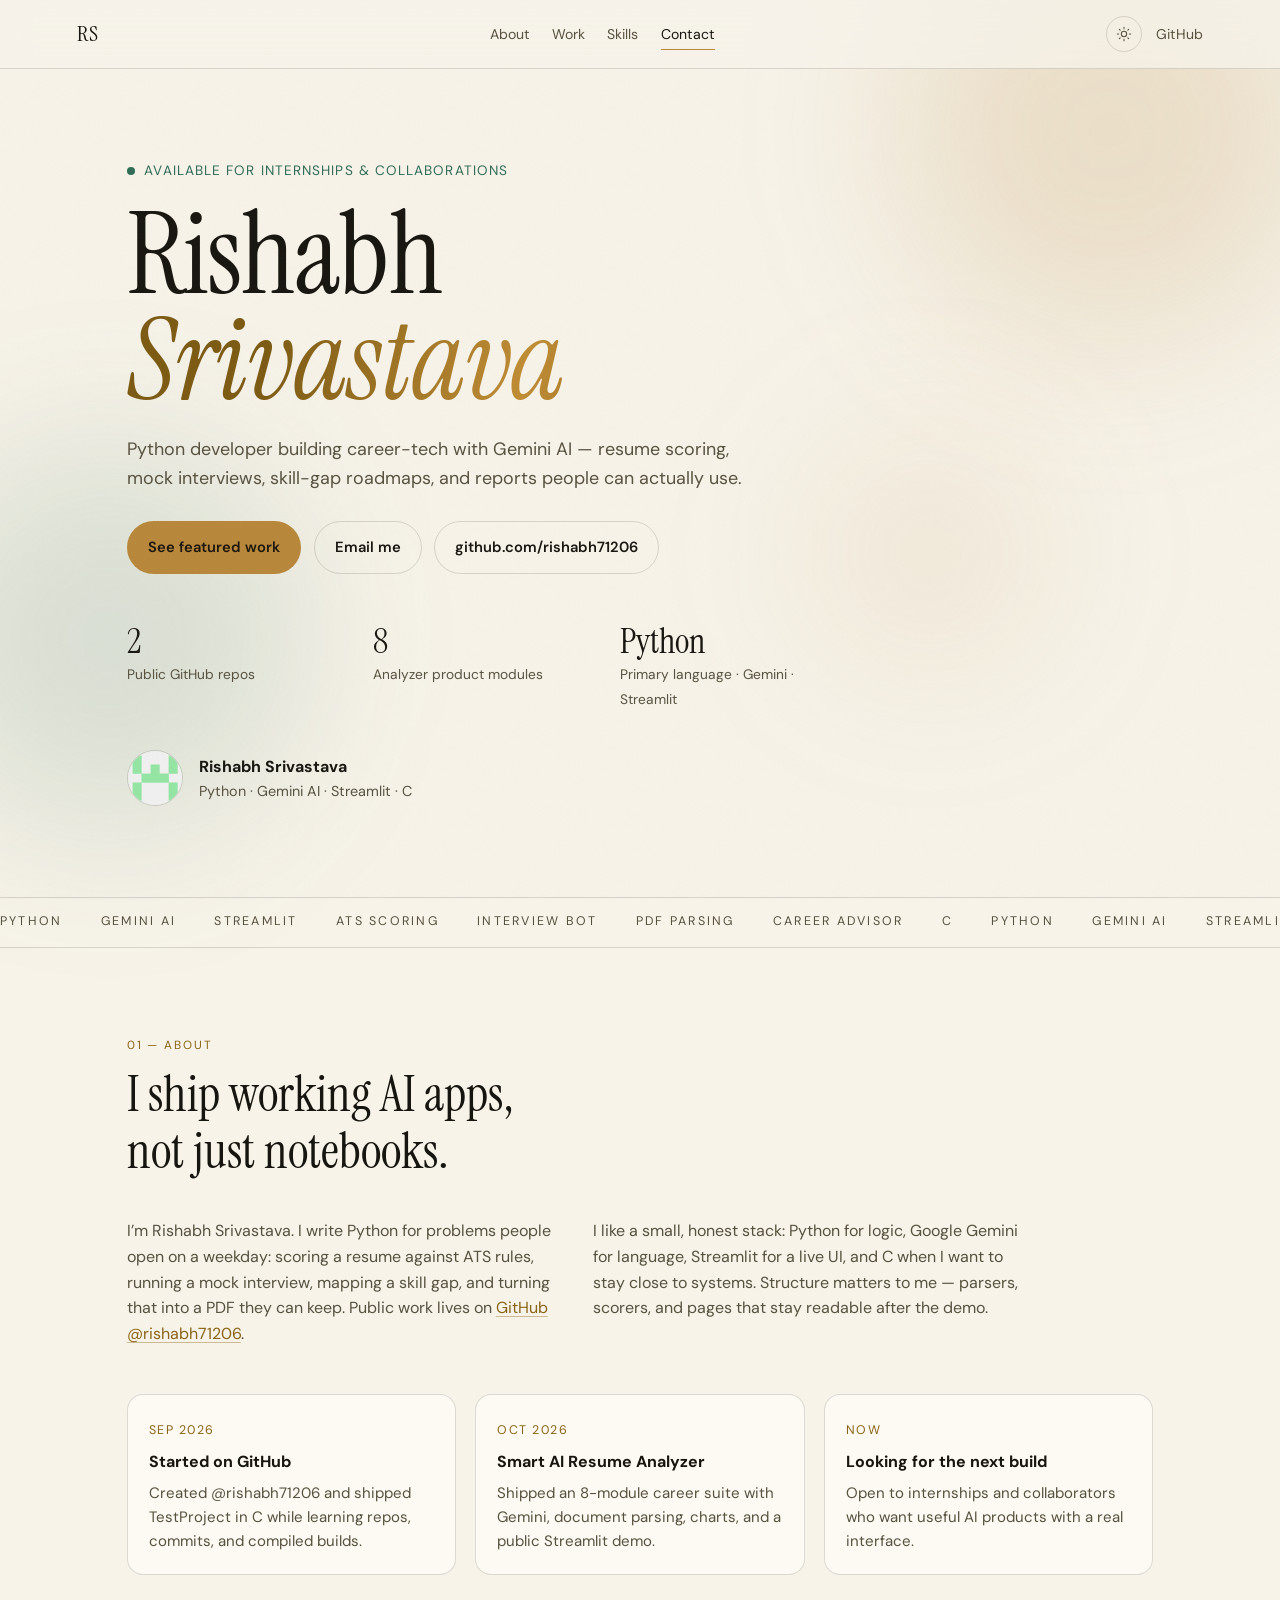
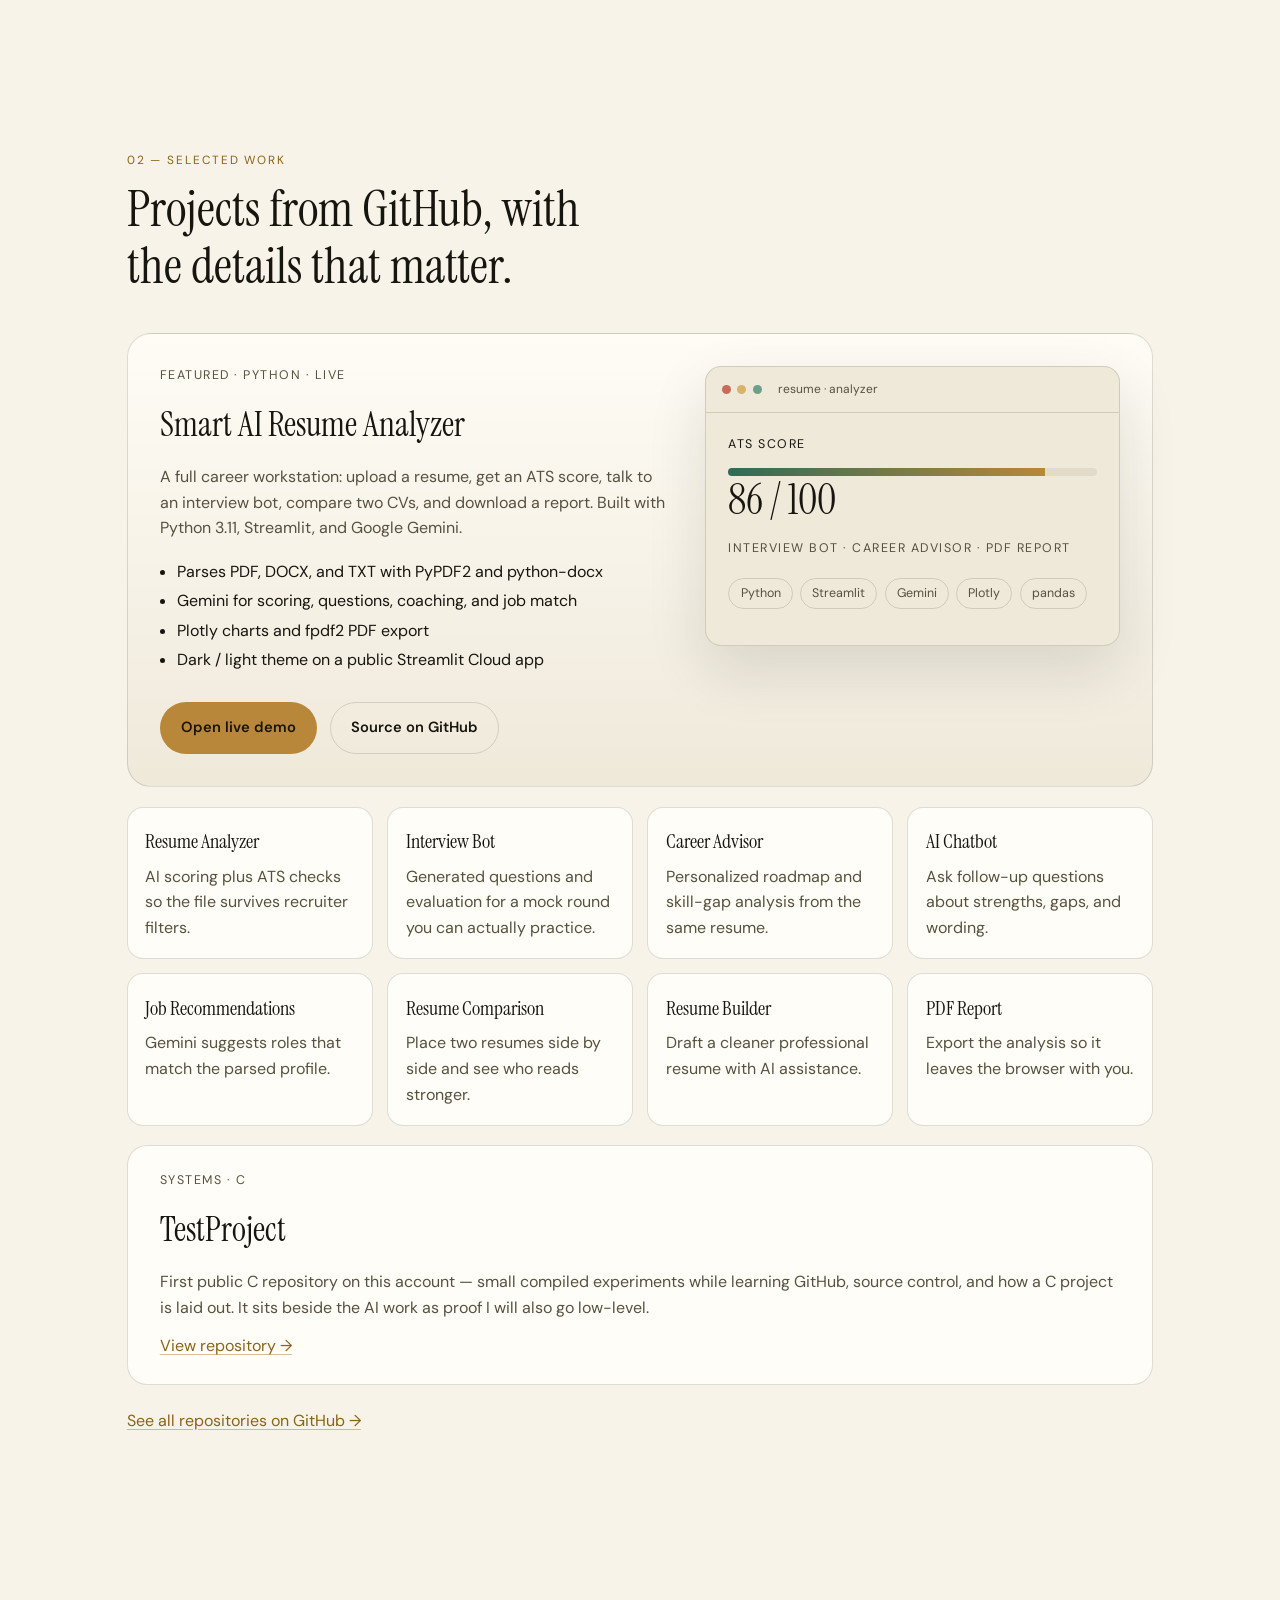
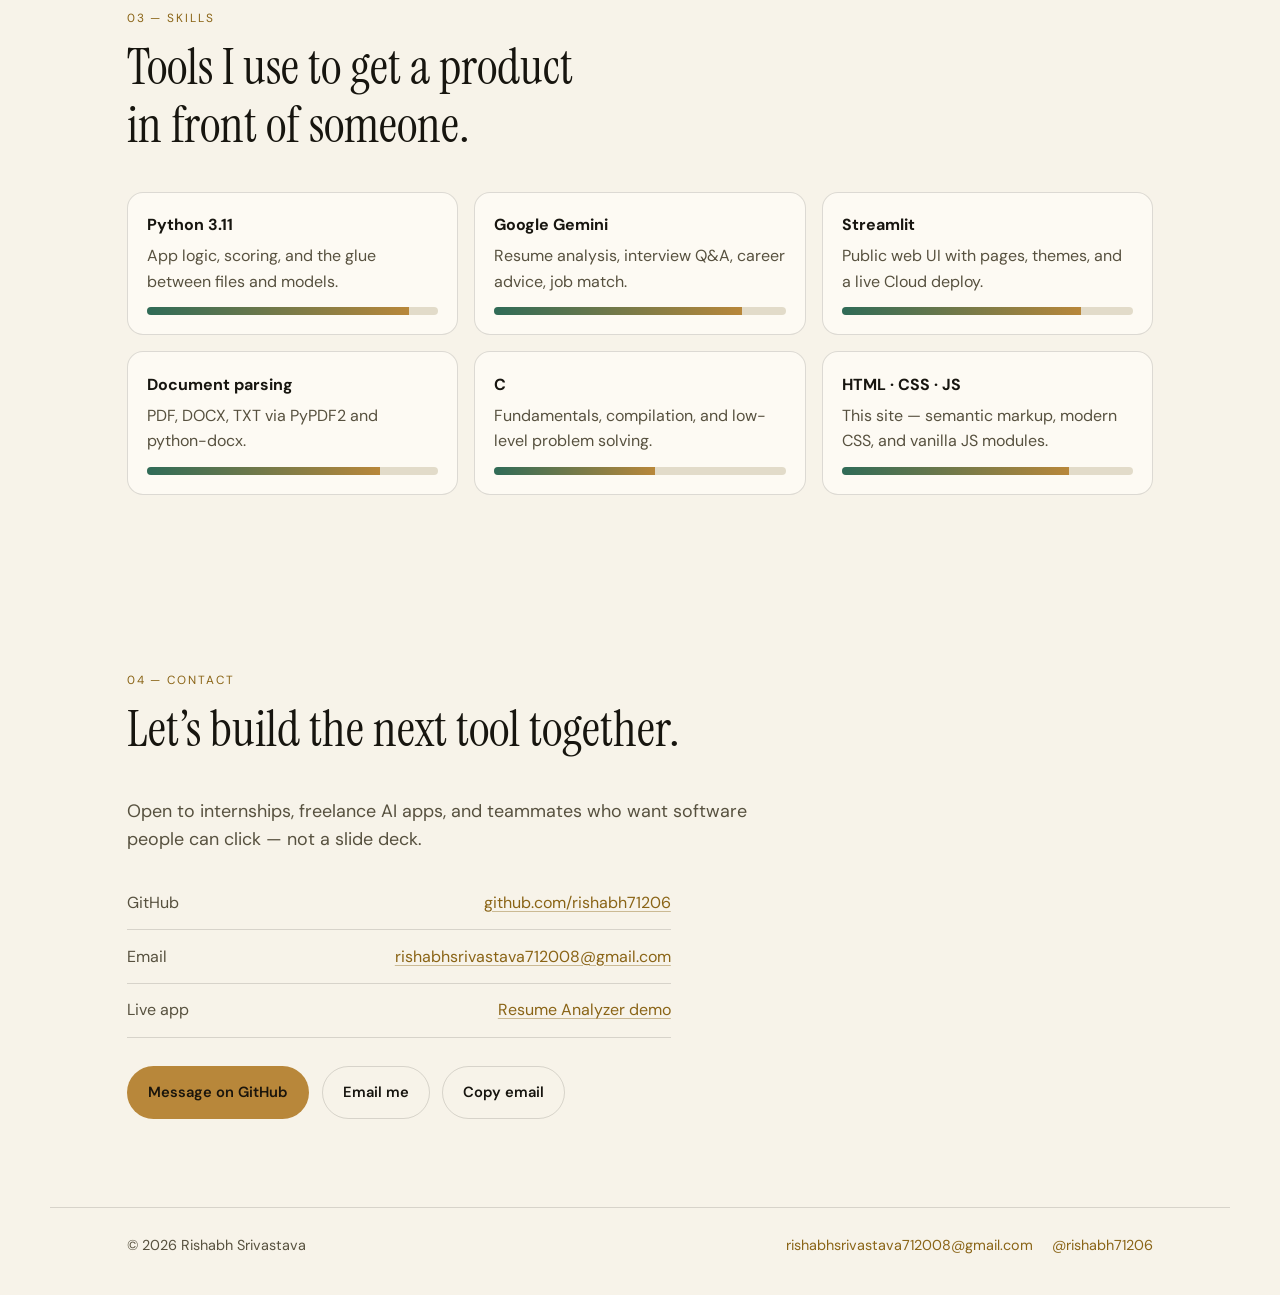
==== commit 8a977dc2: "Rebuild portfolio: modern CSS, vanilla JS animations, themes, SEO, 404 and social preview" ====
--- a/index.html
+++ b/index.html
@@ -1,4 +1,4 @@
-<!DOCTYPE html>
+﻿<!DOCTYPE html>
 <html lang="en">
   <head>
     <meta charset="UTF-8" />
@@ -8,6 +8,36 @@
       name="description"
       content="Portfolio of Rishabh Srivastava — Python developer building AI tools for careers, resumes, and interviews."
     />
+    <meta name="author" content="Rishabh Srivastava" />
+    <meta name="robots" content="index, follow" />
+    <meta name="color-scheme" content="dark light" />
+    <meta name="theme-color" content="#0b0c0a" media="(prefers-color-scheme: dark)" />
+    <meta name="theme-color" content="#f7f3e9" media="(prefers-color-scheme: light)" />
+    <link rel="canonical" href="https://rishabh71206.github.io/rishabh-srivastava-portfolio/" />
+
+    <!-- Open Graph / social -->
+    <meta property="og:type" content="website" />
+    <meta property="og:site_name" content="Rishabh Srivastava — Portfolio" />
+    <meta property="og:title" content="Rishabh Srivastava — Python &amp; AI Developer" />
+    <meta
+      property="og:description"
+      content="Python developer building career-tech with Gemini AI — resume scoring, mock interviews, skill-gap roadmaps, and reports people can actually use."
+    />
+    <meta property="og:url" content="https://rishabh71206.github.io/rishabh-srivastava-portfolio/" />
+    <meta property="og:image" content="https://rishabh71206.github.io/rishabh-srivastava-portfolio/assets/og.jpg" />
+    <meta property="og:image:alt" content="Rishabh Srivastava — Python and AI developer portfolio" />
+    <meta name="twitter:card" content="summary_large_image" />
+    <meta name="twitter:title" content="Rishabh Srivastava — Python &amp; AI Developer" />
+    <meta
+      name="twitter:description"
+      content="Python developer building career-tech with Gemini AI — resume scoring, mock interviews, and skill-gap roadmaps."
+    />
+    <meta name="twitter:image" content="https://rishabh71206.github.io/rishabh-srivastava-portfolio/assets/og.jpg" />
+
+    <link rel="icon" href="assets/favicon.svg" type="image/svg+xml" />
+    <link rel="apple-touch-icon" href="assets/avatar.jpg" />
+    <link rel="manifest" href="manifest.webmanifest" />
+
     <link rel="preconnect" href="https://fonts.googleapis.com" />
     <link rel="preconnect" href="https://fonts.gstatic.com" crossorigin />
     <link
@@ -15,8 +45,38 @@
       rel="stylesheet"
     />
     <link rel="stylesheet" href="css/styles.css" />
+
+    <script>
+      // Runs before paint: enable JS-only styles and restore the saved theme.
+      (function () {
+        var root = document.documentElement;
+        root.classList.add("js");
+        try {
+          var saved = localStorage.getItem("theme");
+          if (saved === "light" || saved === "dark") root.dataset.theme = saved;
+        } catch (error) {
+          /* storage blocked — fall back to the system preference */
+        }
+      })();
+    </script>
+
+    <script type="application/ld+json">
+      {
+        "@context": "https://schema.org",
+        "@type": "Person",
+        "name": "Rishabh Srivastava",
+        "jobTitle": "Python & AI Developer",
+        "email": "mailto:rishabhsrivastava712008@gmail.com",
+        "url": "https://rishabh71206.github.io/rishabh-srivastava-portfolio/",
+        "image": "https://rishabh71206.github.io/rishabh-srivastava-portfolio/assets/og.jpg",
+        "sameAs": ["https://github.com/rishabh71206"],
+        "knowsAbout": ["Python", "Google Gemini", "Streamlit", "C", "HTML", "CSS", "JavaScript"]
+      }
+    </script>
   </head>
   <body>
+    <a class="skip-link" href="#main">Skip to content</a>
+    <div class="progress" aria-hidden="true"><i></i></div>
     <div class="cursor" aria-hidden="true"></div>
     <div class="noise" aria-hidden="true"></div>
     <div class="orb orb-a" aria-hidden="true"></div>
@@ -24,23 +84,55 @@
     <div class="orb orb-c" aria-hidden="true"></div>
 
     <header class="nav">
-      <a class="logo" href="#top">RS</a>
-      <nav>
-        <a href="#about">About</a>
-        <a href="#work">Work</a>
-        <a href="#skills">Skills</a>
-        <a href="#contact">Contact</a>
-      </nav>
-      <a class="nav-cta" href="https://github.com/rishabh71206" target="_blank" rel="noopener">GitHub</a>
+      <div class="nav-inner">
+        <a class="logo" href="#top" aria-label="Rishabh Srivastava, back to top">RS</a>
+
+        <nav id="site-nav" aria-label="Primary">
+          <a href="#about">About</a>
+          <a href="#work">Work</a>
+          <a href="#skills">Skills</a>
+          <a href="#contact">Contact</a>
+        </nav>
+
+        <div class="nav-tools">
+          <button
+            class="theme-toggle"
+            type="button"
+            data-theme-toggle
+            aria-label="Switch to light theme"
+          >
+            <svg class="icon-moon" viewBox="0 0 24 24" aria-hidden="true" focusable="false">
+              <path d="M21 12.8A9 9 0 1 1 11.2 3a7 7 0 0 0 9.8 9.8Z" />
+            </svg>
+            <svg class="icon-sun" viewBox="0 0 24 24" aria-hidden="true" focusable="false">
+              <circle cx="12" cy="12" r="4" />
+              <path d="M12 2v2m0 16v2M2 12h2m16 0h2M4.9 4.9l1.4 1.4m11.4 11.4 1.4 1.4M19.1 4.9l-1.4 1.4M6.3 17.7l-1.4 1.4" />
+            </svg>
+          </button>
+          <a class="nav-cta" href="https://github.com/rishabh71206" target="_blank" rel="noopener noreferrer">
+            GitHub
+          </a>
+          <button
+            class="menu-toggle"
+            type="button"
+            aria-expanded="false"
+            aria-controls="site-nav"
+            aria-label="Open menu"
+          >
+            <span></span><span></span>
+          </button>
+        </div>
+      </div>
     </header>
 
-    <main id="top">
-      <section class="hero">
+    <main id="main">
+      <span id="top"></span>
+      <section class="hero" aria-labelledby="hero-title">
         <p class="eyebrow reveal">
-          <span class="dot"></span>
+          <span class="dot" aria-hidden="true"></span>
           Available for internships &amp; collaborations
         </p>
-        <h1 class="hero-title">
+        <h1 class="hero-title" id="hero-title">
           <span class="line"><span>Rishabh</span></span>
           <span class="line"><em>Srivastava</em></span>
         </h1>
@@ -50,7 +142,8 @@
         </p>
         <div class="hero-actions reveal delay-3">
           <a class="btn primary" href="#work">See featured work</a>
-          <a class="btn ghost" href="https://github.com/rishabh71206" target="_blank" rel="noopener">
+          <a class="btn ghost" href="mailto:rishabhsrivastava712008@gmail.com">Email me</a>
+          <a class="btn ghost" href="https://github.com/rishabh71206" target="_blank" rel="noopener noreferrer">
             github.com/rishabh71206
           </a>
         </div>
@@ -69,7 +162,13 @@
           </div>
         </div>
         <div class="hero-meta reveal delay-5">
-          <img src="assets/avatar.jpg" alt="Rishabh Srivastava GitHub avatar" />
+          <img
+            src="assets/avatar.jpg"
+            alt="Rishabh Srivastava GitHub avatar"
+            width="56"
+            height="56"
+            decoding="async"
+          />
           <div>
             <strong>Rishabh Srivastava</strong>
             <span>Python · Gemini AI · Streamlit · C</span>
@@ -86,10 +185,10 @@
         </div>
       </div>
 
-      <section id="about" class="section">
+      <section id="about" class="section" aria-labelledby="about-title">
         <div class="section-head reveal">
           <p class="kicker">01 — About</p>
-          <h2>I ship working AI apps, not just notebooks.</h2>
+          <h2 id="about-title">I ship working AI apps, not just notebooks.</h2>
         </div>
         <div class="about-grid">
           <p class="reveal">
@@ -97,7 +196,7 @@
             weekday: scoring a resume against ATS rules, running a mock interview,
             mapping a skill gap, and turning that into a PDF they can keep.
             Public work lives on
-            <a href="https://github.com/rishabh71206" target="_blank" rel="noopener">GitHub @rishabh71206</a>.
+            <a href="https://github.com/rishabh71206" target="_blank" rel="noopener noreferrer">GitHub @rishabh71206</a>.
           </p>
           <p class="reveal delay-1">
             I like a small, honest stack: Python for logic, Google Gemini for
@@ -125,10 +224,10 @@
         </ol>
       </section>
 
-      <section id="work" class="section">
+      <section id="work" class="section" aria-labelledby="work-title">
         <div class="section-head reveal">
           <p class="kicker">02 — Selected work</p>
-          <h2>Projects from GitHub, with the details that matter.</h2>
+          <h2 id="work-title">Projects from GitHub, with the details that matter.</h2>
         </div>
 
         <article class="project featured reveal">
@@ -151,14 +250,14 @@
                 class="btn primary"
                 href="https://smart-ai-resume-analyzer-nfdlpabrwsiiuvghfphuzv.streamlit.app/"
                 target="_blank"
-                rel="noopener"
+                rel="noopener noreferrer"
                 >Open live demo</a
               >
               <a
                 class="btn ghost"
                 href="https://github.com/rishabh71206/smart-ai-resume-analyzer"
                 target="_blank"
-                rel="noopener"
+                rel="noopener noreferrer"
                 >Source on GitHub</a
               >
             </div>
@@ -205,55 +304,61 @@
             while learning GitHub, source control, and how a C project is laid out.
             It sits beside the AI work as proof I will also go low-level.
           </p>
-          <a class="text-link" href="https://github.com/rishabh71206/TestProject" target="_blank" rel="noopener">
+          <a class="text-link" href="https://github.com/rishabh71206/TestProject" target="_blank" rel="noopener noreferrer">
             View repository →
           </a>
         </article>
+
+        <p class="more-link reveal">
+          <a class="text-link" href="https://github.com/rishabh71206?tab=repositories" target="_blank" rel="noopener noreferrer">
+            See all repositories on GitHub →
+          </a>
+        </p>
       </section>
 
-      <section id="skills" class="section">
+      <section id="skills" class="section" aria-labelledby="skills-title">
         <div class="section-head reveal">
           <p class="kicker">03 — Skills</p>
-          <h2>Tools I use to get a product in front of someone.</h2>
+          <h2 id="skills-title">Tools I use to get a product in front of someone.</h2>
         </div>
         <ul class="skills">
           <li class="reveal">
             <strong>Python 3.11</strong>
             <p>App logic, scoring, and the glue between files and models.</p>
-            <div class="bar"><i data-meter="90"></i></div>
+            <div class="bar" role="img" aria-label="Python proficiency: 90 out of 100"><i data-meter="90"></i></div>
           </li>
           <li class="reveal delay-1">
             <strong>Google Gemini</strong>
             <p>Resume analysis, interview Q&amp;A, career advice, job match.</p>
-            <div class="bar"><i data-meter="85"></i></div>
+            <div class="bar" role="img" aria-label="Gemini proficiency: 85 out of 100"><i data-meter="85"></i></div>
           </li>
           <li class="reveal delay-2">
             <strong>Streamlit</strong>
             <p>Public web UI with pages, themes, and a live Cloud deploy.</p>
-            <div class="bar"><i data-meter="82"></i></div>
+            <div class="bar" role="img" aria-label="Streamlit proficiency: 82 out of 100"><i data-meter="82"></i></div>
           </li>
           <li class="reveal">
             <strong>Document parsing</strong>
             <p>PDF, DOCX, TXT via PyPDF2 and python-docx.</p>
-            <div class="bar"><i data-meter="80"></i></div>
+            <div class="bar" role="img" aria-label="Document parsing proficiency: 80 out of 100"><i data-meter="80"></i></div>
           </li>
           <li class="reveal delay-1">
             <strong>C</strong>
             <p>Fundamentals, compilation, and low-level problem solving.</p>
-            <div class="bar"><i data-meter="55"></i></div>
+            <div class="bar" role="img" aria-label="C proficiency: 55 out of 100"><i data-meter="55"></i></div>
           </li>
           <li class="reveal delay-2">
             <strong>HTML · CSS · JS</strong>
-            <p>This site — no framework, motion and layout by hand.</p>
-            <div class="bar"><i data-meter="78"></i></div>
+            <p>This site — semantic markup, modern CSS, and vanilla JS modules.</p>
+            <div class="bar" role="img" aria-label="HTML, CSS and JavaScript proficiency: 78 out of 100"><i data-meter="78"></i></div>
           </li>
         </ul>
       </section>
 
-      <section id="contact" class="section contact">
+      <section id="contact" class="section contact" aria-labelledby="contact-title">
         <div class="section-head reveal">
           <p class="kicker">04 — Contact</p>
-          <h2>Let’s build the next tool together.</h2>
+          <h2 id="contact-title">Let’s build the next tool together.</h2>
         </div>
         <p class="lede reveal">
           Open to internships, freelance AI apps, and teammates who want software
@@ -262,7 +367,7 @@
         <ul class="contact-list reveal delay-1">
           <li>
             <span>GitHub</span>
-            <a href="https://github.com/rishabh71206" target="_blank" rel="noopener">github.com/rishabh71206</a>
+            <a href="https://github.com/rishabh71206" target="_blank" rel="noopener noreferrer">github.com/rishabh71206</a>
           </li>
           <li>
             <span>Email</span>
@@ -270,21 +375,31 @@
           </li>
           <li>
             <span>Live app</span>
-            <a href="https://smart-ai-resume-analyzer-nfdlpabrwsiiuvghfphuzv.streamlit.app/" target="_blank" rel="noopener">Resume Analyzer demo</a>
+            <a href="https://smart-ai-resume-analyzer-nfdlpabrwsiiuvghfphuzv.streamlit.app/" target="_blank" rel="noopener noreferrer">Resume Analyzer demo</a>
           </li>
         </ul>
         <div class="hero-actions reveal delay-2">
-          <a class="btn primary" href="https://github.com/rishabh71206" target="_blank" rel="noopener">Message on GitHub</a>
+          <a class="btn primary" href="https://github.com/rishabh71206" target="_blank" rel="noopener noreferrer">Message on GitHub</a>
           <a class="btn ghost" href="mailto:rishabhsrivastava712008@gmail.com">Email me</a>
+          <button
+            class="btn ghost copy-btn"
+            type="button"
+            data-copy-email="rishabhsrivastava712008@gmail.com"
+          >
+            <span>Copy email</span>
+          </button>
         </div>
       </section>
     </main>
 
     <footer>
-      <p>© <span id="year"></span> Rishabh Srivastava</p>
-      <a href="https://github.com/rishabh71206" target="_blank" rel="noopener">@rishabh71206</a>
+      <p>© <span id="year">2026</span> Rishabh Srivastava</p>
+      <p class="footer-links">
+        <a href="mailto:rishabhsrivastava712008@gmail.com">rishabhsrivastava712008@gmail.com</a>
+        <a href="https://github.com/rishabh71206" target="_blank" rel="noopener noreferrer">@rishabh71206</a>
+      </p>
     </footer>
 
-    <script src="js/main.js"></script>
+    <script src="js/main.js" defer></script>
   </body>
 </html>
--- a/css/styles.css
+++ b/css/styles.css
@@ -1,14 +1,88 @@
+/* ==========================================================================
+   Rishabh Srivastava — portfolio stylesheet
+   Author: Rishabh Srivastava
+   Stack: modern CSS (custom properties, logical properties, clamp, grid)
+   ========================================================================== */
+
+/* ---------- Design tokens ---------- */
 :root {
   --bg: #0b0c0a;
+  --bg-soft: #10110e;
   --ink: #efe8d8;
   --muted: #b7b09e;
   --line: rgba(239, 232, 216, 0.12);
+  --line-strong: rgba(239, 232, 216, 0.28);
   --accent: #d8b36a;
+  --accent-text: #d8b36a;
+  --accent-ink: #1a150c;
   --accent-2: #6f9e8a;
   --card: #141511;
-}
-
-* {
+  --meter-track: #24251f;
+  --orb-a: rgba(216, 179, 106, 0.16);
+  --orb-b: rgba(111, 158, 138, 0.14);
+  --orb-c: rgba(216, 179, 106, 0.08);
+  --noise-opacity: 0.07;
+  --shadow: 0 24px 60px rgba(0, 0, 0, 0.45);
+  --shimmer-1: #d8b36a;
+  --shimmer-2: #f7e9c6;
+  --radius-lg: 24px;
+  --radius-md: 16px;
+  --ease: cubic-bezier(0.22, 1, 0.36, 1);
+  --gutter: clamp(1.25rem, 6vw, 6rem);
+  --max: 1180px;
+}
+
+/* Light theme: explicit choice or system preference when nothing is chosen */
+:root[data-theme="light"] {
+  --bg: #f7f3e9;
+  --bg-soft: #efe9da;
+  --ink: #17150f;
+  --muted: #57513f;
+  --line: rgba(23, 21, 15, 0.14);
+  --line-strong: rgba(23, 21, 15, 0.3);
+  --accent: #b8873a;
+  --accent-text: #8a6416;
+  --accent-ink: #1a150c;
+  --accent-2: #2f6b57;
+  --card: #fffdf7;
+  --meter-track: #e2dbc9;
+  --orb-a: rgba(184, 135, 58, 0.18);
+  --orb-b: rgba(47, 107, 87, 0.14);
+  --orb-c: rgba(184, 135, 58, 0.1);
+  --noise-opacity: 0.035;
+  --shadow: 0 24px 60px rgba(23, 21, 15, 0.12);
+  --shimmer-1: #7c5a12;
+  --shimmer-2: #c08c34;
+}
+
+@media (prefers-color-scheme: light) {
+  :root:not([data-theme="dark"]) {
+    --bg: #f7f3e9;
+    --bg-soft: #efe9da;
+    --ink: #17150f;
+    --muted: #57513f;
+    --line: rgba(23, 21, 15, 0.14);
+    --line-strong: rgba(23, 21, 15, 0.3);
+    --accent: #b8873a;
+    --accent-text: #8a6416;
+    --accent-ink: #1a150c;
+    --accent-2: #2f6b57;
+    --card: #fffdf7;
+    --meter-track: #e2dbc9;
+    --orb-a: rgba(184, 135, 58, 0.18);
+    --orb-b: rgba(47, 107, 87, 0.14);
+    --orb-c: rgba(184, 135, 58, 0.1);
+    --noise-opacity: 0.035;
+    --shadow: 0 24px 60px rgba(23, 21, 15, 0.12);
+    --shimmer-1: #7c5a12;
+    --shimmer-2: #c08c34;
+  }
+}
+
+/* ---------- Reset ---------- */
+*,
+*::before,
+*::after {
   box-sizing: border-box;
   margin: 0;
   padding: 0;
@@ -16,15 +90,20 @@
 
 html {
   scroll-behavior: smooth;
+  -webkit-text-size-adjust: 100%;
+  scroll-padding-top: 5.5rem;
 }
 
 body {
-  font-family: "DM Sans", system-ui, sans-serif;
+  font-family: "DM Sans", system-ui, -apple-system, "Segoe UI", sans-serif;
   background: var(--bg);
   color: var(--ink);
   line-height: 1.6;
   min-height: 100vh;
-  overflow-x: hidden;
+  overflow-x: clip;
+  -webkit-font-smoothing: antialiased;
+  text-rendering: optimizeLegibility;
+  transition: background-color 0.3s ease, color 0.3s ease;
 }
 
 a {
@@ -32,15 +111,82 @@
   text-decoration: none;
 }
 
+img,
+svg {
+  display: block;
+  max-width: 100%;
+}
+
+button {
+  font: inherit;
+  color: inherit;
+  background: none;
+  border: 0;
+  cursor: pointer;
+}
+
+ul,
+ol {
+  list-style: none;
+}
+
+:focus-visible {
+  outline: 2px solid var(--accent);
+  outline-offset: 3px;
+  border-radius: 4px;
+}
+
+::selection {
+  background: var(--accent);
+  color: var(--accent-ink);
+}
+
+/* ---------- Skip link ---------- */
+.skip-link {
+  position: fixed;
+  inset-inline-start: 1rem;
+  inset-block-start: -100%;
+  z-index: 60;
+  padding: 0.75rem 1.1rem;
+  border-radius: 999px;
+  background: var(--accent);
+  color: var(--accent-ink);
+  font-weight: 600;
+  transition: inset-block-start 0.2s ease;
+}
+
+.skip-link:focus-visible {
+  inset-block-start: 1rem;
+}
+
+/* ---------- Scroll progress ---------- */
+.progress {
+  position: fixed;
+  inset-block-start: 0;
+  inset-inline: 0;
+  z-index: 50;
+  height: 2px;
+  pointer-events: none;
+}
+
+.progress i {
+  display: block;
+  height: 100%;
+  width: 100%;
+  transform: scaleX(0);
+  transform-origin: 0 50%;
+  background: linear-gradient(90deg, var(--accent-2), var(--accent));
+  transition: transform 0.15s linear;
+  box-shadow: 0 0 12px color-mix(in srgb, var(--accent) 60%, transparent);
+}
+
+/* ---------- Custom cursor ---------- */
 .cursor {
   display: none;
 }
 
 @media (hover: hover) and (pointer: fine) {
-  body.has-cursor {
-    cursor: none;
-  }
-
+  body.has-cursor,
   body.has-cursor a,
   body.has-cursor button {
     cursor: none;
@@ -49,32 +195,38 @@
   .cursor {
     display: block;
     position: fixed;
-    top: 0;
-    left: 0;
+    inset-block-start: 0;
+    inset-inline-start: 0;
     width: 14px;
     height: 14px;
     border: 1px solid var(--accent);
     border-radius: 50%;
     pointer-events: none;
-    z-index: 20;
+    z-index: 40;
+    opacity: 0;
     transform: translate(-50%, -50%);
-    transition: width 0.2s ease, height 0.2s ease, background 0.2s ease;
+    transition: width 0.2s ease, height 0.2s ease, background-color 0.2s ease, opacity 0.2s ease;
     mix-blend-mode: difference;
   }
 
-  .cursor.grow {
+  .cursor.is-visible {
+    opacity: 1;
+  }
+
+  .cursor.is-growing {
     width: 42px;
     height: 42px;
     background: rgba(216, 179, 106, 0.18);
   }
 }
 
+/* ---------- Ambient background ---------- */
 .noise {
   pointer-events: none;
   position: fixed;
   inset: 0;
   z-index: 8;
-  opacity: 0.07;
+  opacity: var(--noise-opacity);
   background-image: url("data:image/svg+xml,%3Csvg xmlns='http://www.w3.org/2000/svg' width='160' height='160'%3E%3Cfilter id='n'%3E%3CfeTurbulence type='fractalNoise' baseFrequency='.8' numOctaves='2' stitchTiles='stitch'/%3E%3C/filter%3E%3Crect width='100%25' height='100%25' filter='url(%23n)'/%3E%3C/svg%3E");
 }
 
@@ -89,27 +241,27 @@
 .orb-a {
   width: 420px;
   height: 420px;
-  background: rgba(216, 179, 106, 0.16);
-  top: -80px;
-  right: -40px;
+  background: var(--orb-a);
+  inset-block-start: -80px;
+  inset-inline-end: -40px;
   animation: drift 18s ease-in-out infinite;
 }
 
 .orb-b {
   width: 380px;
   height: 380px;
-  background: rgba(111, 158, 138, 0.14);
-  bottom: 8%;
-  left: -80px;
+  background: var(--orb-b);
+  inset-block-end: 8%;
+  inset-inline-start: -80px;
   animation: drift 22s ease-in-out infinite reverse;
 }
 
 .orb-c {
   width: 240px;
   height: 240px;
-  background: rgba(216, 179, 106, 0.08);
-  top: 48%;
-  right: 18%;
+  background: var(--orb-c);
+  inset-block-start: 48%;
+  inset-inline-end: 18%;
   animation: drift 14s ease-in-out infinite 1s;
 }
 
@@ -123,64 +275,177 @@
   }
 }
 
-.nav,
+/* ---------- Navigation ---------- */
+.nav {
+  position: sticky;
+  inset-block-start: 0;
+  z-index: 30;
+  border-block-end: 1px solid var(--line);
+  background: color-mix(in srgb, var(--bg) 78%, transparent);
+  backdrop-filter: blur(16px);
+  -webkit-backdrop-filter: blur(16px);
+}
+
+.nav-inner {
+  display: flex;
+  align-items: center;
+  justify-content: space-between;
+  gap: 1rem;
+  width: 100%;
+  max-width: 1400px;
+  margin-inline: auto;
+  padding: 1rem var(--gutter);
+}
+
+.logo {
+  font-family: "Instrument Serif", serif;
+  font-size: 1.4rem;
+  letter-spacing: 0.04em;
+}
+
+.nav nav {
+  display: flex;
+  gap: 1.4rem;
+}
+
+.nav nav a,
+.nav-cta {
+  font-size: 0.88rem;
+  color: var(--muted);
+  transition: color 0.2s ease;
+}
+
+.nav nav a {
+  position: relative;
+  padding-block: 0.2rem;
+}
+
+.nav nav a::after {
+  content: "";
+  position: absolute;
+  inset-inline: 0;
+  inset-block-end: -2px;
+  height: 1px;
+  background: var(--accent);
+  transform: scaleX(0);
+  transform-origin: 0 50%;
+  transition: transform 0.3s var(--ease);
+}
+
+.nav nav a:hover::after,
+.nav nav a.is-active::after {
+  transform: scaleX(1);
+}
+
+.nav nav a:hover,
+.nav nav a.is-active,
+.nav-cta:hover {
+  color: var(--ink);
+}
+
+.nav-tools {
+  display: flex;
+  align-items: center;
+  gap: 0.9rem;
+}
+
+.theme-toggle {
+  display: grid;
+  place-items: center;
+  width: 36px;
+  height: 36px;
+  border: 1px solid var(--line);
+  border-radius: 50%;
+  color: var(--muted);
+  transition: color 0.2s ease, border-color 0.2s ease, transform 0.2s ease;
+}
+
+.theme-toggle:hover {
+  color: var(--ink);
+  border-color: var(--line-strong);
+  transform: rotate(-12deg);
+}
+
+.theme-toggle svg {
+  width: 16px;
+  height: 16px;
+  fill: none;
+  stroke: currentColor;
+  stroke-width: 1.6;
+  stroke-linecap: round;
+  stroke-linejoin: round;
+}
+
+.theme-toggle .icon-sun,
+:root[data-theme="light"] .theme-toggle .icon-moon {
+  display: none;
+}
+
+:root[data-theme="light"] .theme-toggle .icon-sun {
+  display: block;
+}
+
+@media (prefers-color-scheme: light) {
+  :root:not([data-theme="dark"]) .theme-toggle .icon-moon {
+    display: none;
+  }
+  :root:not([data-theme="dark"]) .theme-toggle .icon-sun {
+    display: block;
+  }
+}
+
+.menu-toggle {
+  display: none;
+  width: 36px;
+  height: 36px;
+  border: 1px solid var(--line);
+  border-radius: 50%;
+  padding: 0.65rem;
+}
+
+.menu-toggle span {
+  display: block;
+  height: 1px;
+  background: currentColor;
+  transition: transform 0.25s var(--ease), opacity 0.2s ease;
+}
+
+.menu-toggle span + span {
+  margin-block-start: 5px;
+}
+
+.nav.is-open .menu-toggle span:first-child {
+  transform: translateY(3px) rotate(45deg);
+}
+
+.nav.is-open .menu-toggle span:last-child {
+  transform: translateY(-3px) rotate(-45deg);
+}
+
+/* ---------- Layout ---------- */
 main,
 footer {
   position: relative;
   z-index: 1;
 }
 
-.nav {
-  display: flex;
-  align-items: center;
-  justify-content: space-between;
-  gap: 1rem;
-  padding: 1.1rem 6vw;
-  position: sticky;
-  top: 0;
-  background: rgba(11, 12, 10, 0.78);
-  backdrop-filter: blur(16px);
-  border-bottom: 1px solid var(--line);
-  z-index: 5;
-}
-
-.logo {
-  font-family: "Instrument Serif", serif;
-  font-size: 1.4rem;
-  letter-spacing: 0.04em;
-}
-
-.nav nav {
-  display: flex;
-  gap: 1.4rem;
-}
-
-.nav nav a,
-.nav-cta {
-  font-size: 0.88rem;
-  color: var(--muted);
-  transition: color 0.2s ease;
-}
-
-.nav nav a:hover,
-.nav nav a.active,
-.nav-cta:hover {
-  color: var(--ink);
-}
-
 .hero,
 .section {
-  padding: 5.5rem 6vw;
+  width: 100%;
+  max-width: var(--max);
+  margin-inline: auto;
+  padding-block: clamp(3.5rem, 8vw, 5.5rem);
+  padding-inline: var(--gutter);
 }
 
 .hero {
-  min-height: calc(100vh - 72px);
+  min-height: calc(100svh - 72px);
   display: flex;
   flex-direction: column;
   justify-content: center;
-  max-width: 1100px;
-}
-
+}
+
+/* ---------- Hero ---------- */
 .eyebrow {
   display: flex;
   align-items: center;
@@ -208,10 +473,11 @@
 
 .hero-title {
   font-family: "Instrument Serif", serif;
-  font-size: clamp(3.4rem, 9vw, 8rem);
+  font-size: clamp(3.2rem, 9vw, 8rem);
   line-height: 0.92;
   font-weight: 400;
-  margin: 1.2rem 0 1.4rem;
+  margin-block: 1.2rem 1.4rem;
+  letter-spacing: -0.01em;
 }
 
 .hero-title .line {
@@ -223,7 +489,7 @@
 .hero-title .line em {
   display: inline-block;
   transform: translateY(110%);
-  animation: rise 0.9s cubic-bezier(0.22, 1, 0.36, 1) forwards;
+  animation: rise 0.9s var(--ease) forwards;
 }
 
 .hero-title .line:nth-child(2) em {
@@ -242,28 +508,59 @@
   color: var(--accent);
 }
 
+/* Shimmering accent name (progressive enhancement) */
+@supports (background-clip: text) or (-webkit-background-clip: text) {
+  .hero-title em {
+    background: linear-gradient(
+      100deg,
+      var(--shimmer-1) 15%,
+      var(--shimmer-2) 42%,
+      var(--shimmer-1) 62%,
+      var(--shimmer-2) 80%,
+      var(--shimmer-1) 95%
+    );
+    background-size: 220% auto;
+    -webkit-background-clip: text;
+    background-clip: text;
+    -webkit-text-fill-color: transparent;
+  }
+
+  .hero-title .line em {
+    animation: rise 0.9s var(--ease) forwards, shimmer 7s linear infinite;
+  }
+}
+
+@keyframes shimmer {
+  to {
+    background-position: 220% center;
+  }
+}
+
 .lede {
   max-width: 40rem;
   color: var(--muted);
-  font-size: 1.12rem;
+  font-size: clamp(1rem, 1.6vw, 1.12rem);
+  text-wrap: pretty;
 }
 
 .hero-actions {
   display: flex;
   flex-wrap: wrap;
   gap: 0.8rem;
-  margin-top: 1.8rem;
+  margin-block-start: 1.8rem;
 }
 
 .btn {
   display: inline-flex;
   align-items: center;
-  padding: 0.85rem 1.2rem;
+  gap: 0.5rem;
+  padding: 0.85rem 1.25rem;
   border-radius: 999px;
   font-size: 0.92rem;
   font-weight: 600;
   border: 1px solid transparent;
-  transition: transform 0.25s ease, background 0.25s ease, box-shadow 0.25s ease;
+  transition: transform 0.25s ease, background-color 0.25s ease, box-shadow 0.25s ease,
+    border-color 0.25s ease;
 }
 
 .btn:hover {
@@ -272,7 +569,7 @@
 
 .btn.primary {
   background: var(--accent);
-  color: #1a150c;
+  color: var(--accent-ink);
 }
 
 .btn.primary:hover {
@@ -284,11 +581,16 @@
   color: var(--ink);
 }
 
+.btn.ghost:hover {
+  border-color: var(--line-strong);
+}
+
+/* ---------- Stats ---------- */
 .stats {
   display: grid;
   grid-template-columns: repeat(3, minmax(0, 1fr));
   gap: 1.2rem;
-  margin-top: 3rem;
+  margin-block-start: 3rem;
   max-width: 720px;
 }
 
@@ -297,6 +599,7 @@
   font-family: "Instrument Serif", serif;
   font-size: 2.2rem;
   font-weight: 400;
+  line-height: 1.1;
 }
 
 .stats span {
@@ -304,8 +607,9 @@
   font-size: 0.86rem;
 }
 
+/* ---------- Avatar ---------- */
 .hero-meta {
-  margin-top: 2.4rem;
+  margin-block-start: 2.4rem;
   display: flex;
   align-items: center;
   gap: 1rem;
@@ -333,11 +637,13 @@
   font-size: 0.9rem;
 }
 
+/* ---------- Marquee ---------- */
 .marquee {
-  border-top: 1px solid var(--line);
-  border-bottom: 1px solid var(--line);
+  border-block: 1px solid var(--line);
   overflow: hidden;
-  padding: 0.9rem 0;
+  padding-block: 0.9rem;
+  position: relative;
+  z-index: 1;
 }
 
 .marquee-track {
@@ -349,6 +655,11 @@
   letter-spacing: 0.18em;
   text-transform: uppercase;
   font-size: 0.78rem;
+  will-change: transform;
+}
+
+.marquee:hover .marquee-track {
+  animation-play-state: paused;
 }
 
 @keyframes slide {
@@ -357,29 +668,46 @@
   }
 }
 
+/* ---------- Section headings ---------- */
 .section-head {
   max-width: 42rem;
-  margin-bottom: 2.4rem;
+  margin-block-end: 2.4rem;
 }
 
 .kicker {
-  color: var(--accent);
+  color: var(--accent-text);
   letter-spacing: 0.16em;
   text-transform: uppercase;
   font-size: 0.74rem;
-  margin-bottom: 0.7rem;
+  margin-block-end: 0.7rem;
 }
 
 h2 {
   font-family: "Instrument Serif", serif;
-  font-size: clamp(2rem, 4vw, 3.1rem);
+  font-size: clamp(1.9rem, 4vw, 3.1rem);
   font-weight: 400;
   line-height: 1.15;
-}
-
+  text-wrap: balance;
+}
+
+h3 {
+  font-family: "Instrument Serif", serif;
+  font-size: clamp(1.7rem, 3vw, 2.1rem);
+  font-weight: 400;
+  margin-block-end: 0.8rem;
+}
+
+h4 {
+  font-family: "Instrument Serif", serif;
+  font-size: 1.25rem;
+  font-weight: 400;
+  margin-block-end: 0.4rem;
+}
+
+/* ---------- About ---------- */
 .about-grid {
   display: grid;
-  grid-template-columns: 1fr 1fr;
+  grid-template-columns: repeat(2, minmax(0, 1fr));
   gap: 2rem;
   color: var(--muted);
   max-width: 900px;
@@ -388,33 +716,35 @@
 .about-grid a,
 .contact-list a,
 .text-link {
-  color: var(--accent);
+  color: var(--accent-text);
   text-underline-offset: 3px;
+  text-decoration: underline;
+  text-decoration-color: color-mix(in srgb, var(--accent-text) 40%, transparent);
+  transition: text-decoration-color 0.2s ease;
 }
 
 .about-grid a:hover,
 .contact-list a:hover,
 .text-link:hover {
-  text-decoration: underline;
+  text-decoration-color: currentColor;
 }
 
 .timeline {
-  list-style: none;
-  margin-top: 3rem;
+  margin-block-start: 3rem;
   display: grid;
-  grid-template-columns: repeat(3, 1fr);
+  grid-template-columns: repeat(3, minmax(0, 1fr));
   gap: 1.2rem;
 }
 
 .timeline li {
   padding: 1.3rem;
   border: 1px solid var(--line);
-  border-radius: 16px;
-  background: rgba(20, 21, 17, 0.55);
+  border-radius: var(--radius-md);
+  background: color-mix(in srgb, var(--card) 70%, transparent);
 }
 
 .timeline span {
-  color: var(--accent);
+  color: var(--accent-text);
   font-size: 0.78rem;
   letter-spacing: 0.12em;
   text-transform: uppercase;
@@ -422,7 +752,7 @@
 
 .timeline strong {
   display: block;
-  margin: 0.45rem 0 0.4rem;
+  margin-block: 0.45rem 0.4rem;
 }
 
 .timeline p {
@@ -430,14 +760,15 @@
   font-size: 0.94rem;
 }
 
+/* ---------- Work ---------- */
 .project.featured {
   display: grid;
   grid-template-columns: 1.1fr 0.9fr;
   gap: 2.4rem;
-  padding: 2rem;
-  background: linear-gradient(180deg, #171814, #10110e);
+  padding: clamp(1.3rem, 3vw, 2rem);
+  background: linear-gradient(180deg, color-mix(in srgb, var(--card) 90%, var(--bg)), var(--bg-soft));
   border: 1px solid var(--line);
-  border-radius: 24px;
+  border-radius: var(--radius-lg);
   transition: transform 0.35s ease, border-color 0.35s ease;
 }
 
@@ -446,7 +777,7 @@
 .feature-grid article:hover,
 .skills li:hover {
   transform: translateY(-6px);
-  border-color: rgba(216, 179, 106, 0.35);
+  border-color: color-mix(in srgb, var(--accent) 35%, transparent);
 }
 
 .tag {
@@ -454,21 +785,7 @@
   font-size: 0.78rem;
   letter-spacing: 0.12em;
   text-transform: uppercase;
-  margin-bottom: 0.7rem;
-}
-
-h3 {
-  font-family: "Instrument Serif", serif;
-  font-size: 2.1rem;
-  font-weight: 400;
-  margin-bottom: 0.8rem;
-}
-
-h4 {
-  font-family: "Instrument Serif", serif;
-  font-size: 1.25rem;
-  font-weight: 400;
-  margin-bottom: 0.4rem;
+  margin-block-end: 0.7rem;
 }
 
 .project-copy p,
@@ -481,14 +798,33 @@
 .project-copy ul {
   margin: 1.1rem 0 0.4rem 1.1rem;
   color: var(--ink);
+  list-style: disc;
+}
+
+.project-copy li + li {
+  margin-block-start: 0.25rem;
+}
+
+/* Fake app window */
+.project-panel {
+  animation: floaty 7s ease-in-out infinite;
+}
+
+@keyframes floaty {
+  50% {
+    transform: translateY(-10px);
+  }
 }
 
 .window {
-  background: #0d0e0b;
+  background: var(--bg-soft);
   border: 1px solid var(--line);
-  border-radius: 16px;
+  border-radius: var(--radius-md);
   overflow: hidden;
   min-height: 280px;
+  box-shadow: var(--shadow);
+  transition: transform 0.4s var(--ease), border-color 0.3s ease;
+  will-change: transform;
 }
 
 .window-bar {
@@ -496,7 +832,7 @@
   align-items: center;
   gap: 0.4rem;
   padding: 0.8rem 1rem;
-  border-bottom: 1px solid var(--line);
+  border-block-end: 1px solid var(--line);
 }
 
 .window-bar span {
@@ -517,7 +853,7 @@
 }
 
 .window-bar p {
-  margin-left: 0.6rem;
+  margin-inline-start: 0.6rem;
   font-size: 0.75rem;
   color: var(--muted);
 }
@@ -534,15 +870,15 @@
 
 .muted {
   color: var(--muted);
-  margin-top: 0.8rem;
+  margin-block-start: 0.8rem;
 }
 
 .meter,
 .bar {
   height: 8px;
-  background: #24251f;
+  background: var(--meter-track);
   border-radius: 99px;
-  margin: 0.8rem 0 0;
+  margin-block-start: 0.8rem;
   overflow: hidden;
 }
 
@@ -552,19 +888,20 @@
   height: 100%;
   width: 0;
   background: linear-gradient(90deg, var(--accent-2), var(--accent));
-  transition: width 1.4s cubic-bezier(0.22, 1, 0.36, 1);
+  transition: width 1.4s var(--ease);
 }
 
 .score {
   font-family: "Instrument Serif", serif;
   font-size: 2.6rem;
+  line-height: 1.2;
 }
 
 .chips {
   display: flex;
   flex-wrap: wrap;
   gap: 0.45rem;
-  margin-top: 1.2rem;
+  margin-block-start: 1.2rem;
 }
 
 .chips span {
@@ -577,22 +914,22 @@
 
 .feature-grid {
   display: grid;
-  grid-template-columns: repeat(4, 1fr);
+  grid-template-columns: repeat(4, minmax(0, 1fr));
   gap: 0.9rem;
-  margin-top: 1.2rem;
+  margin-block-start: 1.2rem;
 }
 
 .feature-grid article {
   padding: 1.1rem;
   border: 1px solid var(--line);
-  border-radius: 16px;
+  border-radius: var(--radius-md);
   background: var(--card);
   transition: transform 0.35s ease, border-color 0.35s ease;
 }
 
 .project.compact {
-  margin-top: 1.2rem;
-  padding: 1.6rem 2rem;
+  margin-block-start: 1.2rem;
+  padding: clamp(1.2rem, 3vw, 1.6rem) clamp(1.2rem, 4vw, 2rem);
   border: 1px solid var(--line);
   border-radius: 20px;
   background: var(--card);
@@ -601,66 +938,119 @@
 
 .text-link {
   display: inline-block;
-  margin-top: 0.8rem;
-}
-
+  margin-block-start: 0.8rem;
+}
+
+.more-link {
+  margin-block-start: 1.4rem;
+}
+
+.more-link .text-link {
+  margin-block-start: 0;
+}
+
+/* ---------- Skills ---------- */
 .skills {
-  list-style: none;
   display: grid;
-  grid-template-columns: repeat(3, 1fr);
+  grid-template-columns: repeat(3, minmax(0, 1fr));
   gap: 1rem;
 }
 
 .skills li {
   padding: 1.2rem;
   border: 1px solid var(--line);
-  border-radius: 16px;
-  background: rgba(20, 21, 17, 0.7);
+  border-radius: var(--radius-md);
+  background: color-mix(in srgb, var(--card) 70%, transparent);
   transition: transform 0.35s ease, border-color 0.35s ease;
 }
 
 .skills strong {
   display: block;
   color: var(--ink);
-  margin-bottom: 0.35rem;
-}
-
+  margin-block-end: 0.35rem;
+}
+
+/* ---------- Contact ---------- */
 .contact-list {
-  list-style: none;
   margin: 1.4rem 0 0.4rem;
   max-width: 34rem;
 }
 
 .contact-list li {
   display: flex;
+  flex-wrap: wrap;
   justify-content: space-between;
-  gap: 1rem;
-  padding: 0.85rem 0;
-  border-bottom: 1px solid var(--line);
-  color: var(--muted);
+  gap: 0.5rem 1rem;
+  padding-block: 0.85rem;
+  border-block-end: 1px solid var(--line);
+  color: var(--muted);
+}
+
+.contact-list li span {
+  min-width: 5rem;
 }
 
 .contact .lede {
-  margin-bottom: 0.4rem;
-}
-
+  margin-block-end: 0.4rem;
+}
+
+/* ---------- Footer ---------- */
 footer {
   display: flex;
+  flex-wrap: wrap;
+  gap: 0.5rem 1rem;
   justify-content: space-between;
-  padding: 1.6rem 6vw 2.4rem;
-  border-top: 1px solid var(--line);
+  max-width: var(--max);
+  margin-inline: auto;
+  padding: 1.6rem var(--gutter) 2.4rem;
+  border-block-start: 1px solid var(--line);
   color: var(--muted);
   font-size: 0.9rem;
 }
 
-.reveal {
+footer a {
+  color: var(--accent-text);
+  transition: opacity 0.2s ease;
+}
+
+footer a:hover {
+  opacity: 0.75;
+}
+
+.footer-links {
+  display: flex;
+  flex-wrap: wrap;
+  gap: 0.35rem 1.2rem;
+}
+
+.copy-btn {
+  position: relative;
+  overflow: hidden;
+}
+
+.copy-btn::after {
+  content: "";
+  position: absolute;
+  inset: 0;
+  background: radial-gradient(circle at var(--x, 50%) var(--y, 50%), var(--accent) 0%, transparent 60%);
+  opacity: 0;
+  transition: opacity 0.3s ease;
+  pointer-events: none;
+}
+
+.copy-btn:active::after {
+  opacity: 0.22;
+}
+
+/* ---------- Reveal on scroll (only when JS is available) ---------- */
+.js .reveal {
   opacity: 0;
   transform: translateY(28px);
-  animation: reveal 0.8s cubic-bezier(0.22, 1, 0.36, 1) forwards;
+  animation: reveal 0.8s var(--ease) forwards;
   animation-play-state: paused;
 }
 
-.reveal.in {
+.js .reveal.in {
   animation-play-state: running;
 }
 
@@ -687,43 +1077,114 @@
   }
 }
 
-@media (max-width: 980px) {
+/* ---------- Responsive ---------- */
+@media (max-width: 1024px) {
   .feature-grid,
+  .skills,
+  .timeline {
+    grid-template-columns: repeat(2, minmax(0, 1fr));
+  }
+}
+
+@media (max-width: 860px) {
+  .menu-toggle {
+    display: block;
+  }
+
+  .nav nav {
+    position: absolute;
+    inset-block-start: 100%;
+    inset-inline: 0;
+    flex-direction: column;
+    gap: 0;
+    padding: 0.5rem var(--gutter) 1rem;
+    background: color-mix(in srgb, var(--bg) 96%, transparent);
+    border-block-end: 1px solid var(--line);
+    backdrop-filter: blur(16px);
+    -webkit-backdrop-filter: blur(16px);
+    opacity: 0;
+    visibility: hidden;
+    transform: translateY(-8px);
+    transition: opacity 0.25s ease, transform 0.25s var(--ease), visibility 0.25s;
+  }
+
+  .nav.is-open nav {
+    opacity: 1;
+    visibility: visible;
+    transform: none;
+  }
+
+  .nav nav a {
+    padding-block: 0.75rem;
+    border-block-end: 1px solid var(--line);
+    font-size: 0.95rem;
+  }
+
+  .nav nav a:last-child {
+    border-block-end: 0;
+  }
+
+  .about-grid,
+  .project.featured,
+  .feature-grid,
+  .skills,
   .timeline,
   .stats {
-    grid-template-columns: 1fr 1fr;
-  }
-}
-
-@media (max-width: 860px) {
-  .nav {
-    flex-wrap: wrap;
-  }
-
-  .nav nav {
-    order: 3;
+    grid-template-columns: 1fr;
+  }
+
+  .hero {
+    min-height: auto;
+    padding-block: clamp(3rem, 12vw, 5rem);
+  }
+
+  .stats {
+    gap: 1rem;
+    max-width: none;
+  }
+
+  .stats > div {
+    display: flex;
+    align-items: baseline;
+    gap: 0.6rem;
+    padding-block-end: 0.7rem;
+    border-block-end: 1px solid var(--line);
+  }
+
+  .stats strong {
+    font-size: 1.7rem;
+  }
+
+  .contact-list li {
+    justify-content: flex-start;
+    flex-direction: column;
+  }
+
+  .window {
+    min-height: 0;
+  }
+}
+
+@media (max-width: 480px) {
+  .hero-actions .btn {
     width: 100%;
-    gap: 1rem;
-    padding-top: 0.4rem;
-  }
-
-  .about-grid,
-  .project.featured,
-  .skills,
-  .feature-grid,
-  .timeline,
-  .stats,
-  .contact-list li {
-    grid-template-columns: 1fr;
-    flex-direction: column;
-  }
-
-  .hero,
-  .section {
-    padding: 4rem 6vw;
-  }
-}
-
+    justify-content: center;
+  }
+
+  .hero-title {
+    font-size: clamp(2.6rem, 13vw, 3.4rem);
+  }
+
+  .nav-tools {
+    gap: 0.5rem;
+  }
+
+  .nav-cta {
+    display: none;
+  }
+}
+
+/* ---------- Reduced motion / print ---------- */
 @media (prefers-reduced-motion: reduce) {
   html {
     scroll-behavior: auto;
@@ -732,22 +1193,57 @@
   *,
   *::before,
   *::after {
-    animation: none !important;
-    transition: none !important;
-  }
-
-  .reveal {
+    animation-duration: 0.001ms !important;
+    animation-iteration-count: 1 !important;
+    transition-duration: 0.001ms !important;
+  }
+
+  .js .reveal {
     opacity: 1;
     transform: none;
+    animation: none;
   }
 
   .hero-title .line span,
   .hero-title .line em {
     transform: none;
+    animation: none;
   }
 
   .meter i,
   .bar i {
     width: var(--w, 80%);
   }
-}
+
+  .cursor {
+    display: none !important;
+  }
+
+  body.has-cursor,
+  body.has-cursor a,
+  body.has-cursor button {
+    cursor: auto;
+  }
+}
+
+@media print {
+  .nav,
+  .cursor,
+  .noise,
+  .orb,
+  .marquee,
+  .theme-toggle,
+  .menu-toggle {
+    display: none !important;
+  }
+
+  body {
+    background: #fff;
+    color: #111;
+  }
+
+  .js .reveal {
+    opacity: 1;
+    transform: none;
+  }
+}
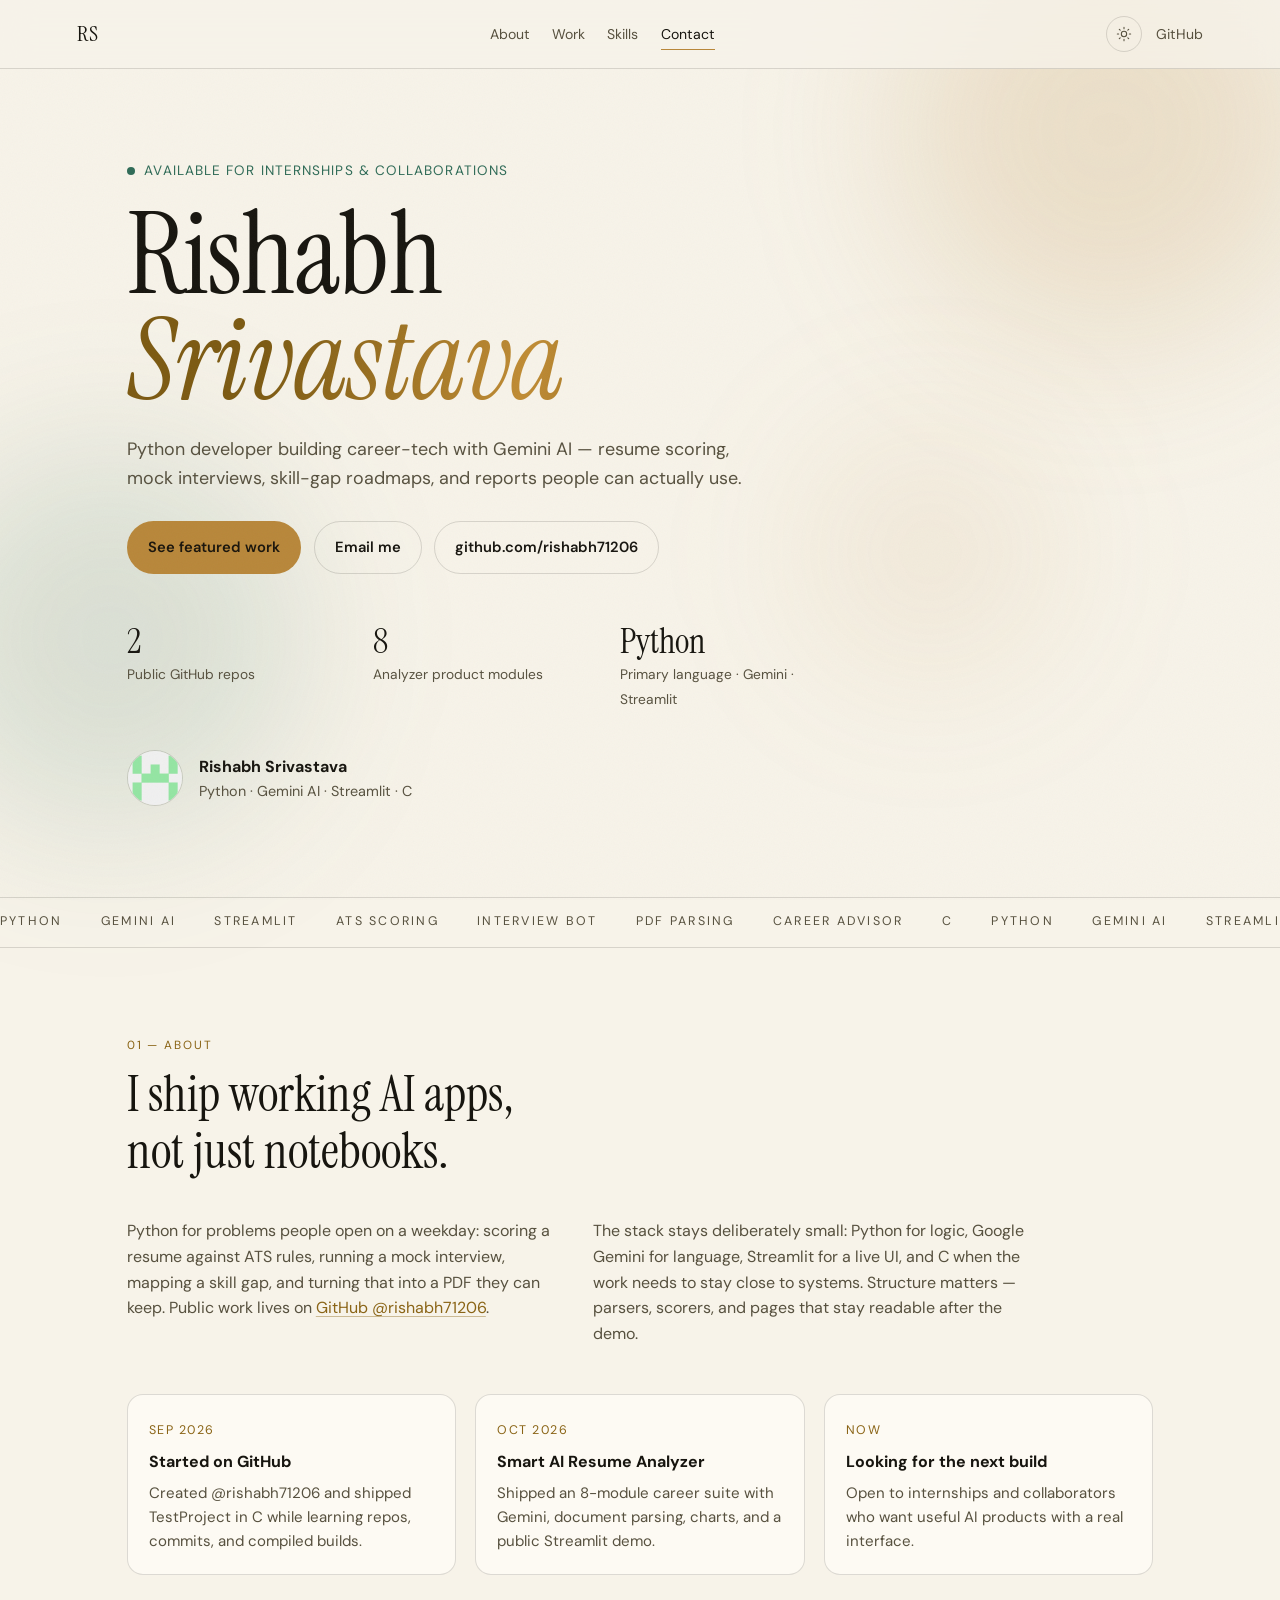
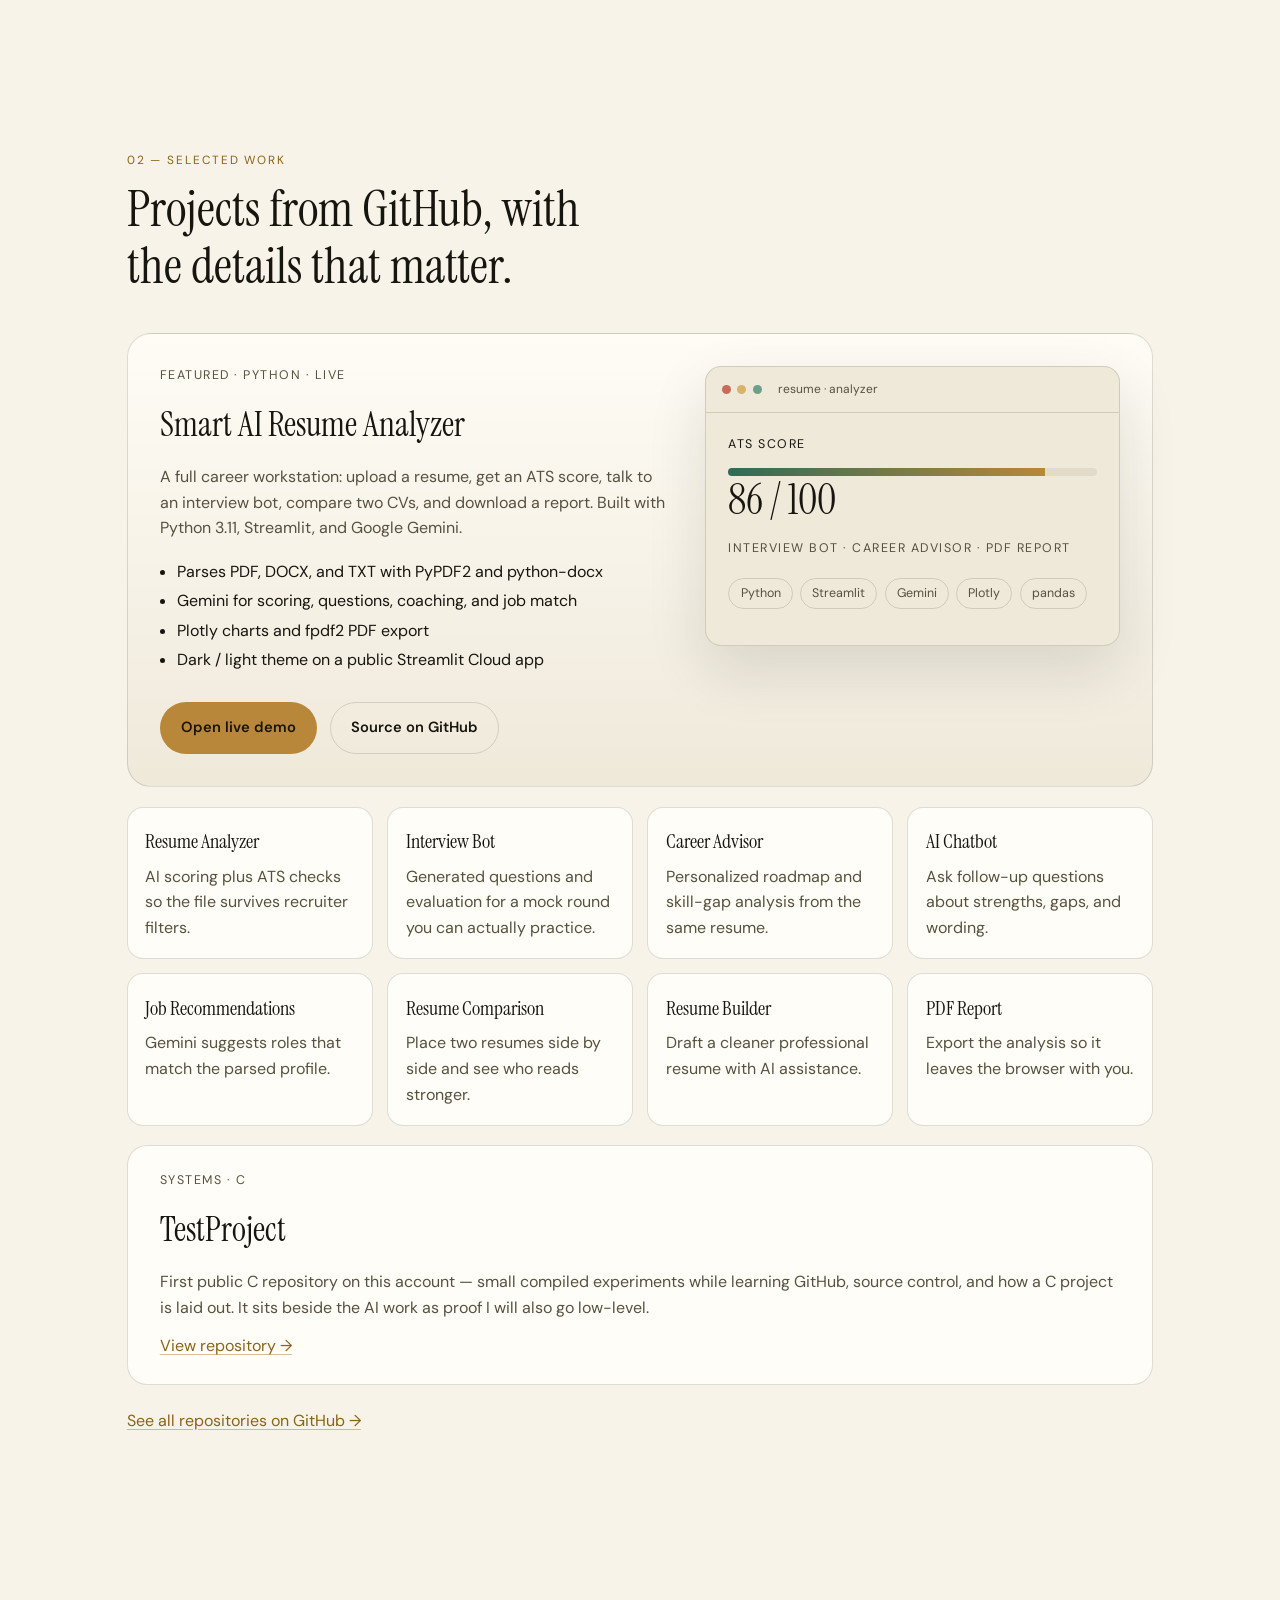
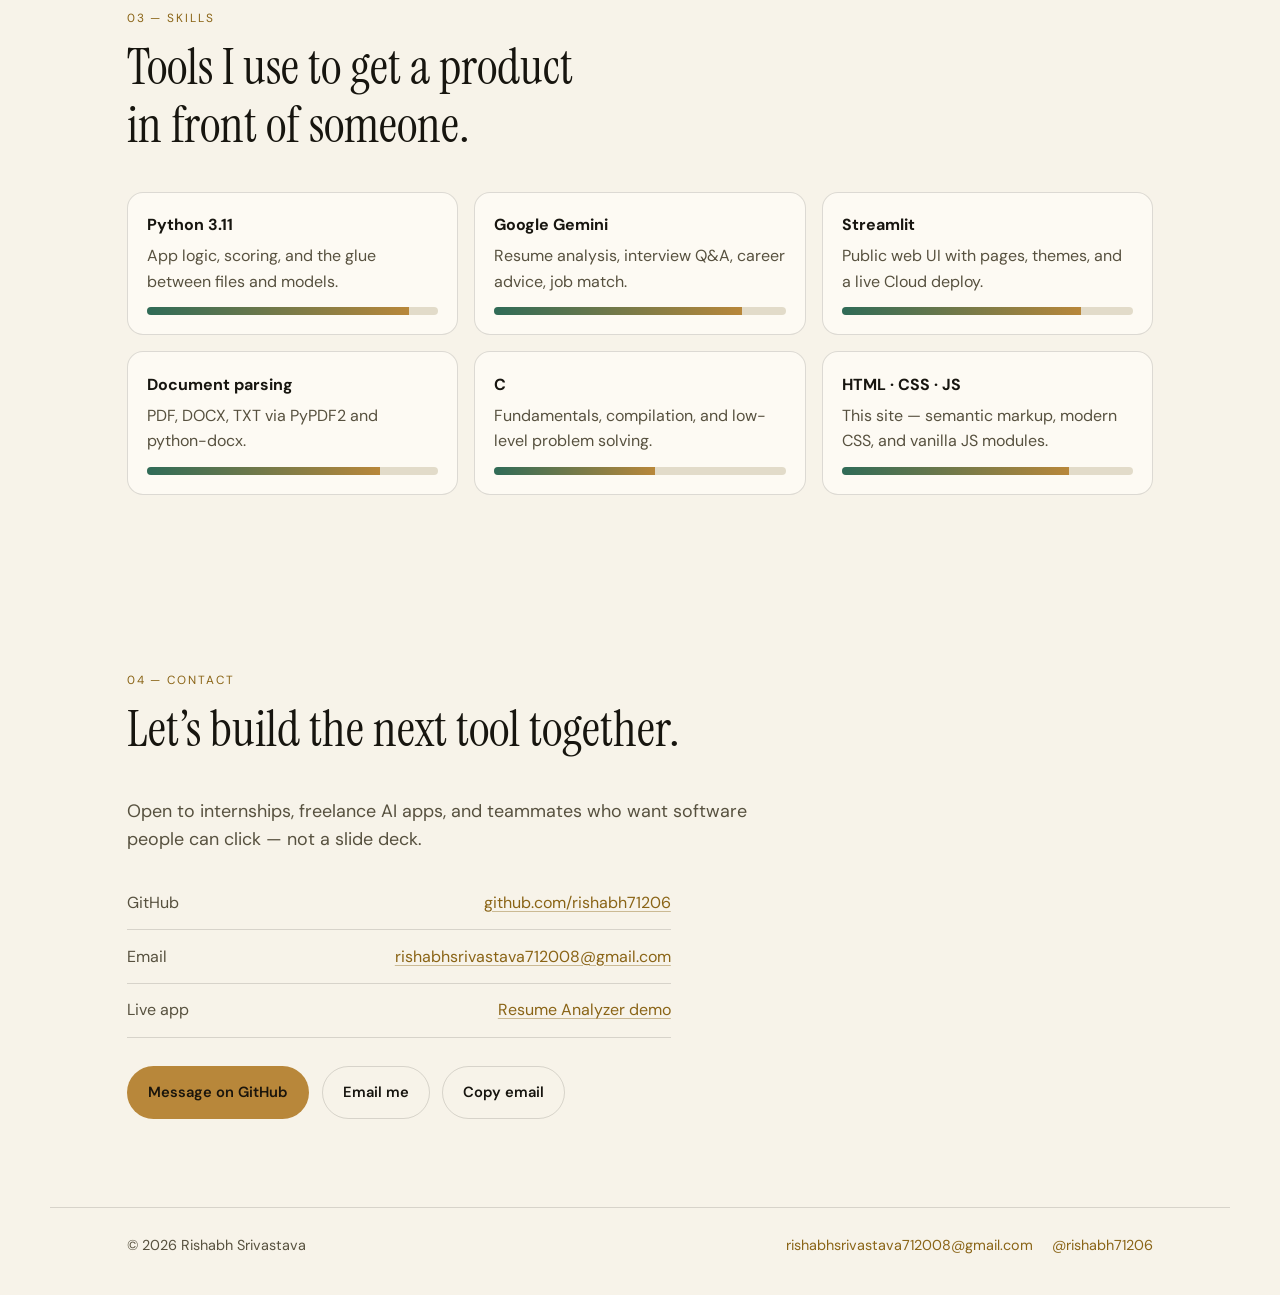
==== commit 9c1f3472: "Fix text encoding (ASCII entities), remove BOM, tighten about copy" ====
--- a/index.html
+++ b/index.html
@@ -1,12 +1,12 @@
-﻿<!DOCTYPE html>
+<!DOCTYPE html>
 <html lang="en">
   <head>
     <meta charset="UTF-8" />
     <meta name="viewport" content="width=device-width, initial-scale=1.0" />
-    <title>Rishabh Srivastava — Python &amp; AI Developer</title>
+    <title>Rishabh Srivastava &mdash; Python &amp; AI Developer</title>
     <meta
       name="description"
-      content="Portfolio of Rishabh Srivastava — Python developer building AI tools for careers, resumes, and interviews."
+      content="Portfolio of Rishabh Srivastava &mdash; Python developer building AI tools for careers, resumes, and interviews."
     />
     <meta name="author" content="Rishabh Srivastava" />
     <meta name="robots" content="index, follow" />
@@ -17,20 +17,20 @@
 
     <!-- Open Graph / social -->
     <meta property="og:type" content="website" />
-    <meta property="og:site_name" content="Rishabh Srivastava — Portfolio" />
-    <meta property="og:title" content="Rishabh Srivastava — Python &amp; AI Developer" />
+    <meta property="og:site_name" content="Rishabh Srivastava &mdash; Portfolio" />
+    <meta property="og:title" content="Rishabh Srivastava &mdash; Python &amp; AI Developer" />
     <meta
       property="og:description"
-      content="Python developer building career-tech with Gemini AI — resume scoring, mock interviews, skill-gap roadmaps, and reports people can actually use."
+      content="Python developer building career-tech with Gemini AI &mdash; resume scoring, mock interviews, skill-gap roadmaps, and reports people can actually use."
     />
     <meta property="og:url" content="https://rishabh71206.github.io/rishabh-srivastava-portfolio/" />
     <meta property="og:image" content="https://rishabh71206.github.io/rishabh-srivastava-portfolio/assets/og.jpg" />
-    <meta property="og:image:alt" content="Rishabh Srivastava — Python and AI developer portfolio" />
+    <meta property="og:image:alt" content="Rishabh Srivastava &mdash; Python and AI developer portfolio" />
     <meta name="twitter:card" content="summary_large_image" />
-    <meta name="twitter:title" content="Rishabh Srivastava — Python &amp; AI Developer" />
+    <meta name="twitter:title" content="Rishabh Srivastava &mdash; Python &amp; AI Developer" />
     <meta
       name="twitter:description"
-      content="Python developer building career-tech with Gemini AI — resume scoring, mock interviews, and skill-gap roadmaps."
+      content="Python developer building career-tech with Gemini AI &mdash; resume scoring, mock interviews, and skill-gap roadmaps."
     />
     <meta name="twitter:image" content="https://rishabh71206.github.io/rishabh-srivastava-portfolio/assets/og.jpg" />
 
@@ -55,7 +55,7 @@
           var saved = localStorage.getItem("theme");
           if (saved === "light" || saved === "dark") root.dataset.theme = saved;
         } catch (error) {
-          /* storage blocked — fall back to the system preference */
+          /* storage blocked - fall back to the system preference */
         }
       })();
     </script>
@@ -137,7 +137,7 @@
           <span class="line"><em>Srivastava</em></span>
         </h1>
         <p class="lede reveal delay-2">
-          Python developer building career-tech with Gemini AI — resume scoring,
+          Python developer building career-tech with Gemini AI &mdash; resume scoring,
           mock interviews, skill-gap roadmaps, and reports people can actually use.
         </p>
         <div class="hero-actions reveal delay-3">
@@ -158,7 +158,7 @@
           </div>
           <div>
             <strong>Python</strong>
-            <span>Primary language · Gemini · Streamlit</span>
+            <span>Primary language &middot; Gemini &middot; Streamlit</span>
           </div>
         </div>
         <div class="hero-meta reveal delay-5">
@@ -171,7 +171,7 @@
           />
           <div>
             <strong>Rishabh Srivastava</strong>
-            <span>Python · Gemini AI · Streamlit · C</span>
+            <span>Python &middot; Gemini AI &middot; Streamlit &middot; C</span>
           </div>
         </div>
       </section>
@@ -187,22 +187,21 @@
 
       <section id="about" class="section" aria-labelledby="about-title">
         <div class="section-head reveal">
-          <p class="kicker">01 — About</p>
+          <p class="kicker">01 &mdash; About</p>
           <h2 id="about-title">I ship working AI apps, not just notebooks.</h2>
         </div>
         <div class="about-grid">
           <p class="reveal">
-            I’m Rishabh Srivastava. I write Python for problems people open on a
-            weekday: scoring a resume against ATS rules, running a mock interview,
-            mapping a skill gap, and turning that into a PDF they can keep.
-            Public work lives on
+            Python for problems people open on a weekday: scoring a resume
+            against ATS rules, running a mock interview, mapping a skill gap,
+            and turning that into a PDF they can keep. Public work lives on
             <a href="https://github.com/rishabh71206" target="_blank" rel="noopener noreferrer">GitHub @rishabh71206</a>.
           </p>
           <p class="reveal delay-1">
-            I like a small, honest stack: Python for logic, Google Gemini for
-            language, Streamlit for a live UI, and C when I want to stay close
-            to systems. Structure matters to me — parsers, scorers, and pages
-            that stay readable after the demo.
+            The stack stays deliberately small: Python for logic, Google Gemini
+            for language, Streamlit for a live UI, and C when the work needs to
+            stay close to systems. Structure matters &mdash; parsers, scorers, and
+            pages that stay readable after the demo.
           </p>
         </div>
         <ol class="timeline">
@@ -226,13 +225,13 @@
 
       <section id="work" class="section" aria-labelledby="work-title">
         <div class="section-head reveal">
-          <p class="kicker">02 — Selected work</p>
+          <p class="kicker">02 &mdash; Selected work</p>
           <h2 id="work-title">Projects from GitHub, with the details that matter.</h2>
         </div>
 
         <article class="project featured reveal">
           <div class="project-copy">
-            <p class="tag">Featured · Python · Live</p>
+            <p class="tag">Featured &middot; Python &middot; Live</p>
             <h3>Smart AI Resume Analyzer</h3>
             <p>
               A full career workstation: upload a resume, get an ATS score,
@@ -266,13 +265,13 @@
             <div class="window">
               <div class="window-bar">
                 <span></span><span></span><span></span>
-                <p>resume · analyzer</p>
+                <p>resume &middot; analyzer</p>
               </div>
               <div class="window-body">
                 <p class="mono">ATS score</p>
                 <div class="meter"><i data-meter="86"></i></div>
                 <p class="score"><span data-count="86">0</span> / 100</p>
-                <p class="mono muted">Interview bot · Career advisor · PDF report</p>
+                <p class="mono muted">Interview bot &middot; Career advisor &middot; PDF report</p>
                 <div class="chips">
                   <span>Python</span>
                   <span>Streamlit</span>
@@ -297,28 +296,28 @@
         </div>
 
         <article class="project compact reveal">
-          <p class="tag">Systems · C</p>
+          <p class="tag">Systems &middot; C</p>
           <h3>TestProject</h3>
           <p>
-            First public C repository on this account — small compiled experiments
+            First public C repository on this account &mdash; small compiled experiments
             while learning GitHub, source control, and how a C project is laid out.
             It sits beside the AI work as proof I will also go low-level.
           </p>
           <a class="text-link" href="https://github.com/rishabh71206/TestProject" target="_blank" rel="noopener noreferrer">
-            View repository →
+            View repository &rarr;
           </a>
         </article>
 
         <p class="more-link reveal">
           <a class="text-link" href="https://github.com/rishabh71206?tab=repositories" target="_blank" rel="noopener noreferrer">
-            See all repositories on GitHub →
+            See all repositories on GitHub &rarr;
           </a>
         </p>
       </section>
 
       <section id="skills" class="section" aria-labelledby="skills-title">
         <div class="section-head reveal">
-          <p class="kicker">03 — Skills</p>
+          <p class="kicker">03 &mdash; Skills</p>
           <h2 id="skills-title">Tools I use to get a product in front of someone.</h2>
         </div>
         <ul class="skills">
@@ -348,8 +347,8 @@
             <div class="bar" role="img" aria-label="C proficiency: 55 out of 100"><i data-meter="55"></i></div>
           </li>
           <li class="reveal delay-2">
-            <strong>HTML · CSS · JS</strong>
-            <p>This site — semantic markup, modern CSS, and vanilla JS modules.</p>
+            <strong>HTML &middot; CSS &middot; JS</strong>
+            <p>This site &mdash; semantic markup, modern CSS, and vanilla JS modules.</p>
             <div class="bar" role="img" aria-label="HTML, CSS and JavaScript proficiency: 78 out of 100"><i data-meter="78"></i></div>
           </li>
         </ul>
@@ -357,12 +356,12 @@
 
       <section id="contact" class="section contact" aria-labelledby="contact-title">
         <div class="section-head reveal">
-          <p class="kicker">04 — Contact</p>
-          <h2 id="contact-title">Let’s build the next tool together.</h2>
+          <p class="kicker">04 &mdash; Contact</p>
+          <h2 id="contact-title">Let&rsquo;s build the next tool together.</h2>
         </div>
         <p class="lede reveal">
           Open to internships, freelance AI apps, and teammates who want software
-          people can click — not a slide deck.
+          people can click &mdash; not a slide deck.
         </p>
         <ul class="contact-list reveal delay-1">
           <li>
@@ -393,7 +392,7 @@
     </main>
 
     <footer>
-      <p>© <span id="year">2026</span> Rishabh Srivastava</p>
+      <p>&copy; <span id="year">2026</span> Rishabh Srivastava</p>
       <p class="footer-links">
         <a href="mailto:rishabhsrivastava712008@gmail.com">rishabhsrivastava712008@gmail.com</a>
         <a href="https://github.com/rishabh71206" target="_blank" rel="noopener noreferrer">@rishabh71206</a>
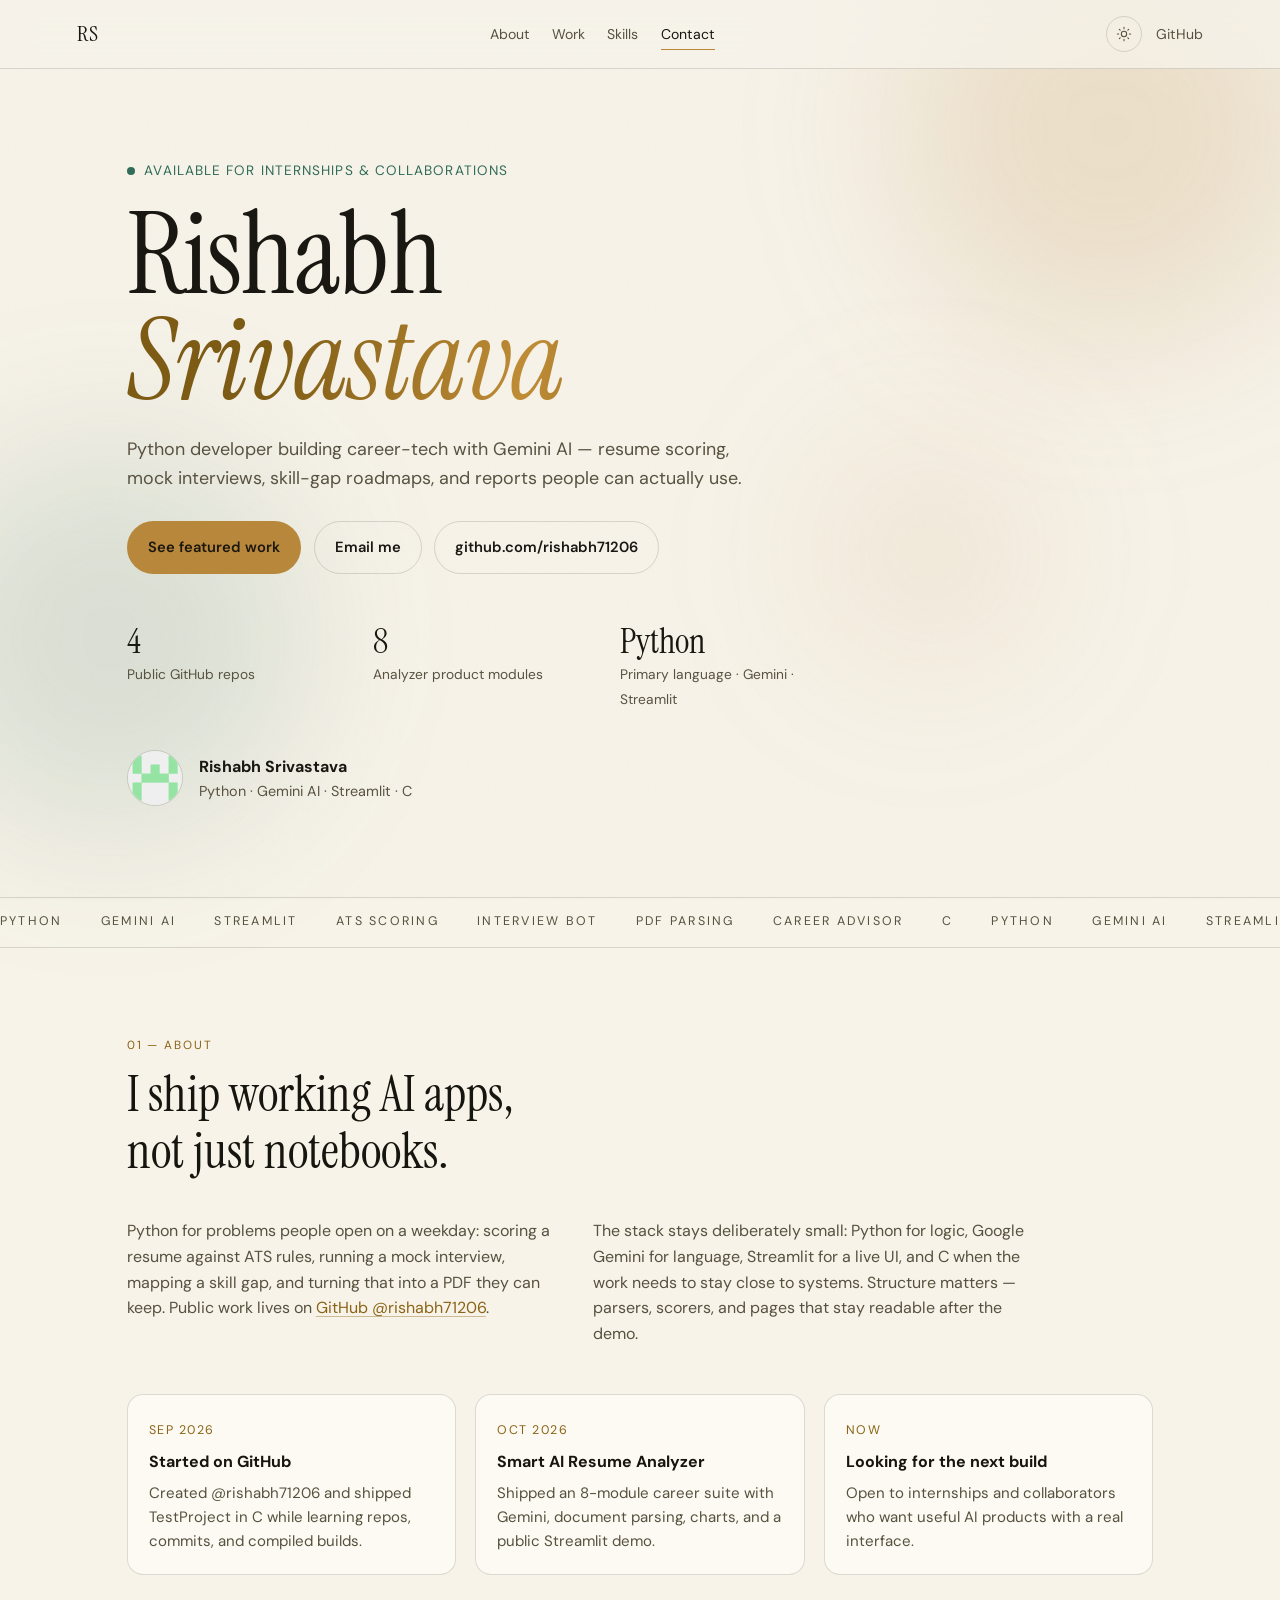
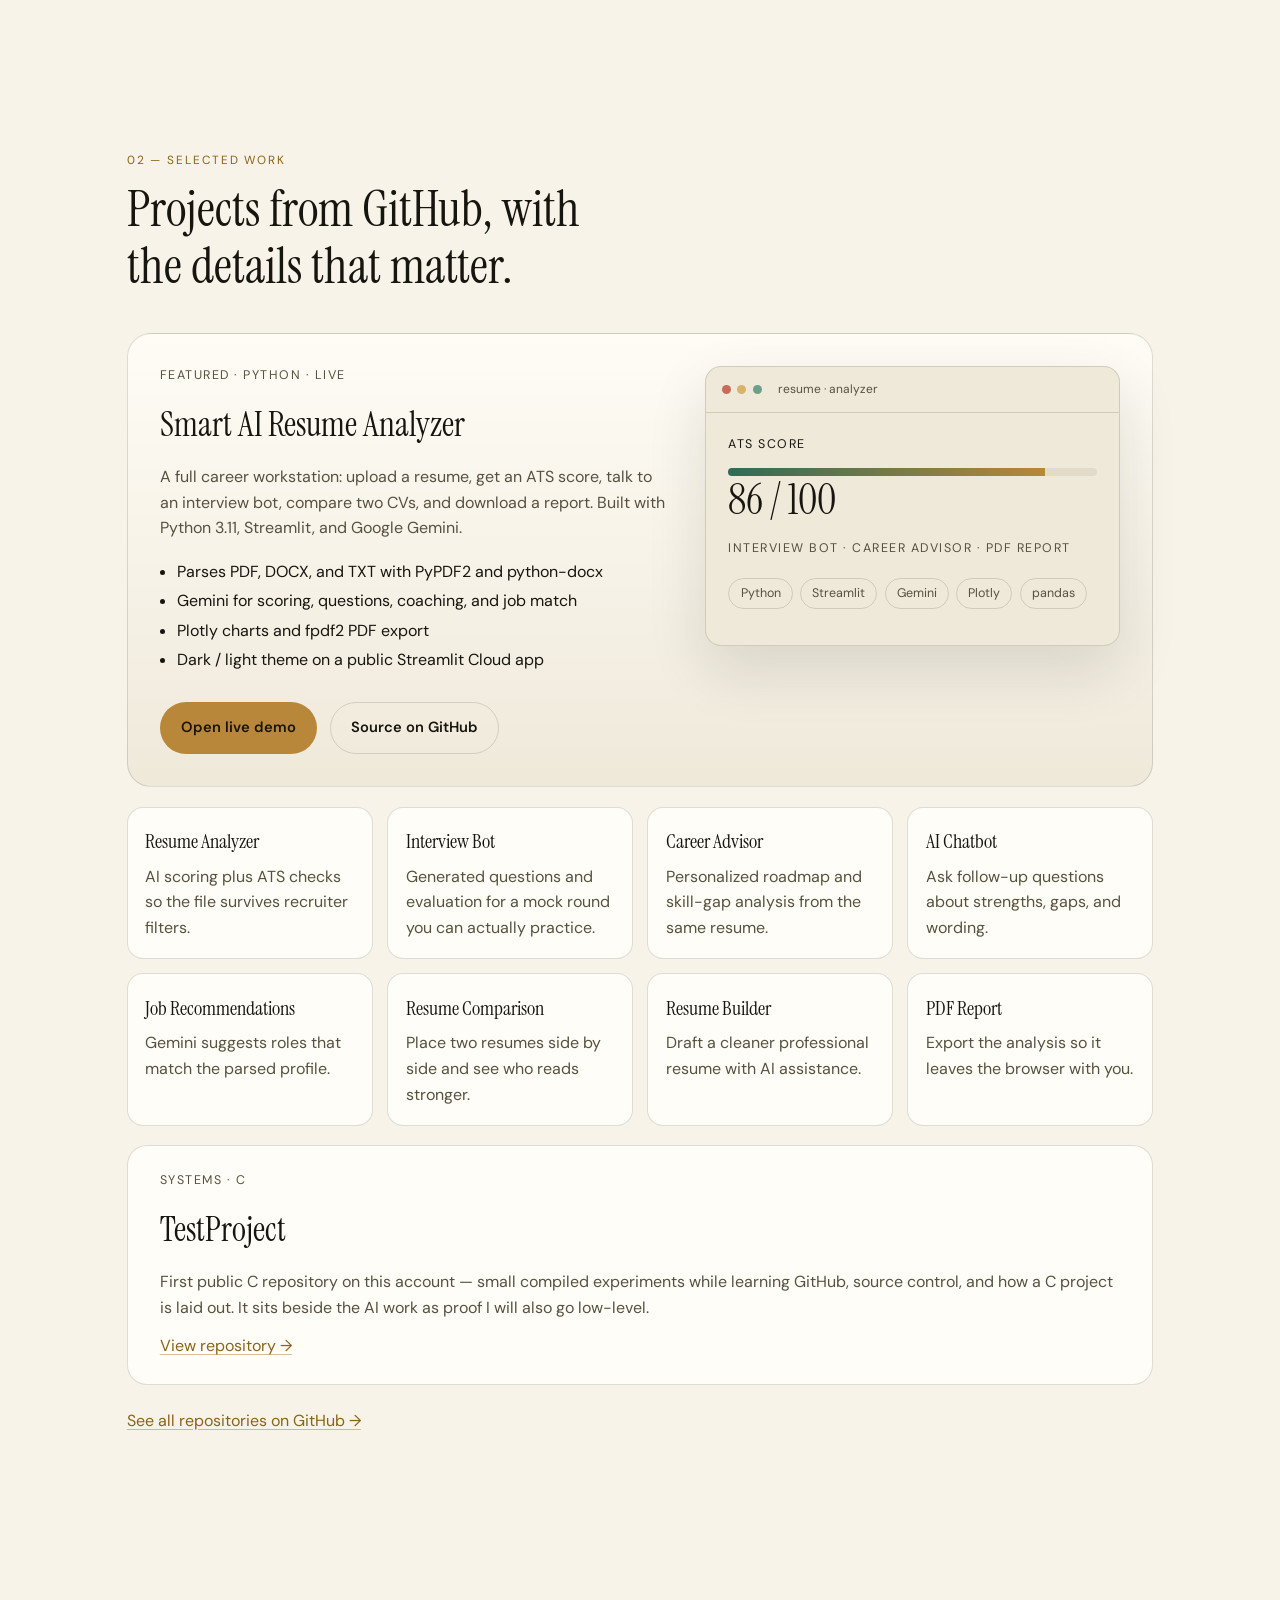
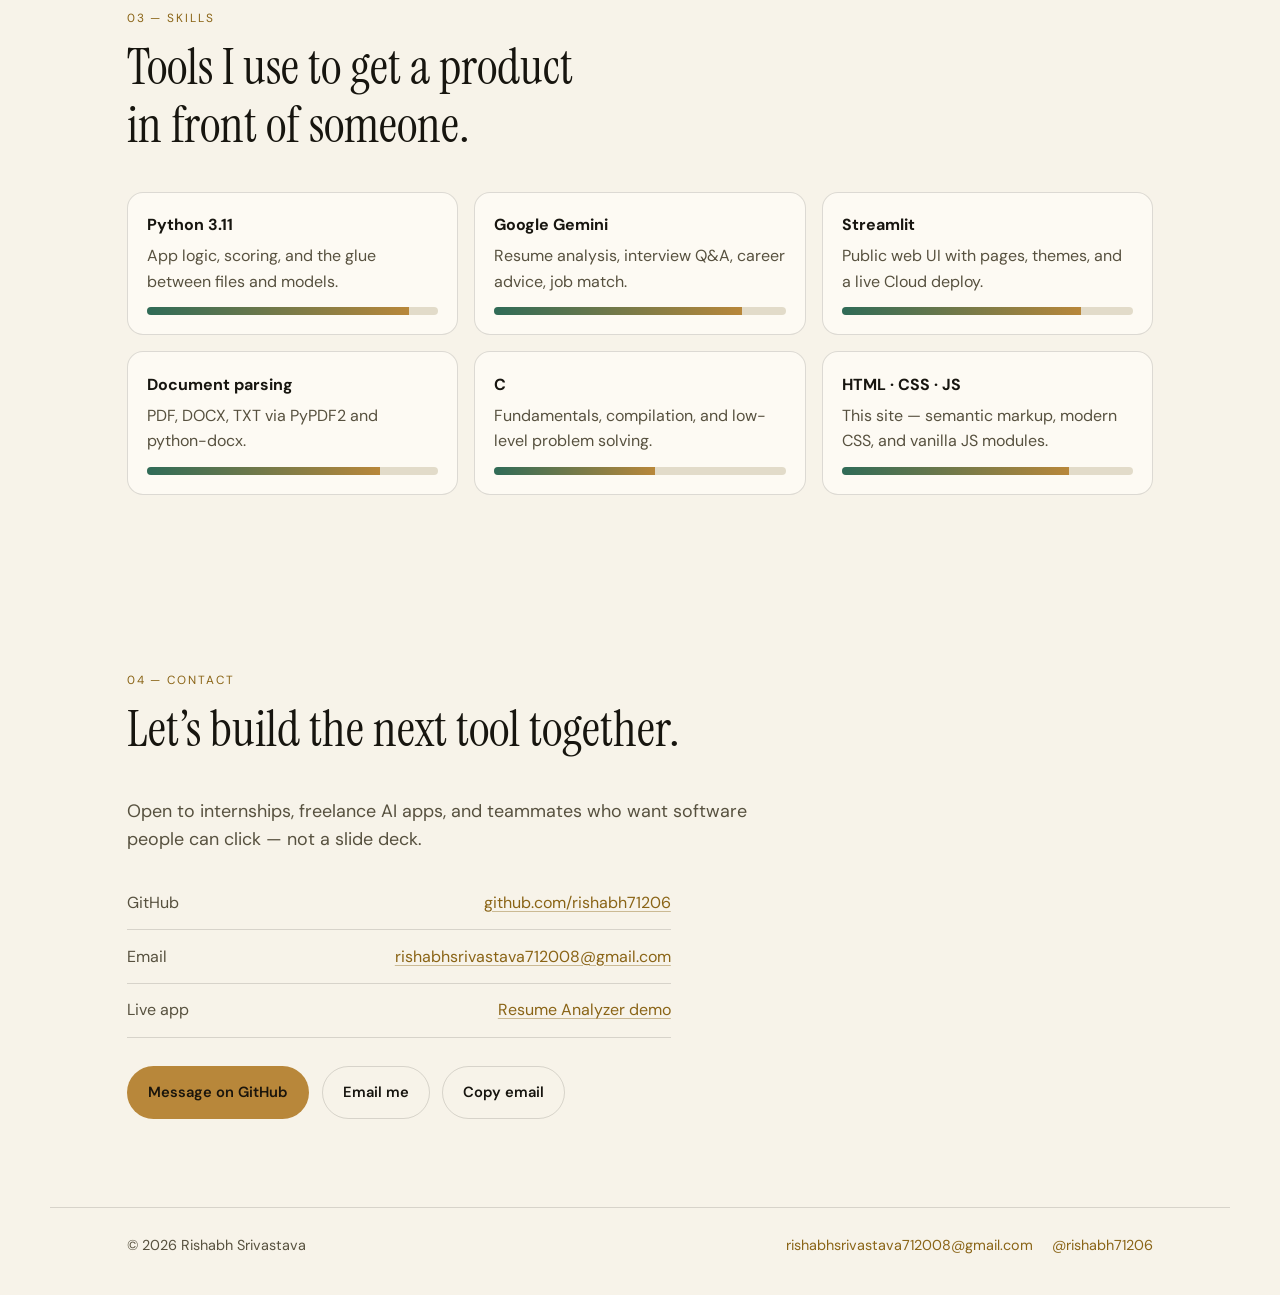
==== commit 01794627: "Update public repository count" ====
--- a/index.html
+++ b/index.html
@@ -85,7 +85,7 @@
 
     <header class="nav">
       <div class="nav-inner">
-        <a class="logo" href="#top" aria-label="Rishabh Srivastava, back to top">RS</a>
+        <a class="logo" href="#top" aria-label="RS — Rishabh Srivastava, back to top">RS</a>
 
         <nav id="site-nav" aria-label="Primary">
           <a href="#about">About</a>
@@ -149,7 +149,7 @@
         </div>
         <div class="stats reveal delay-4">
           <div>
-            <strong data-count="2">0</strong>
+            <strong data-count="4">0</strong>
             <span>Public GitHub repos</span>
           </div>
           <div>
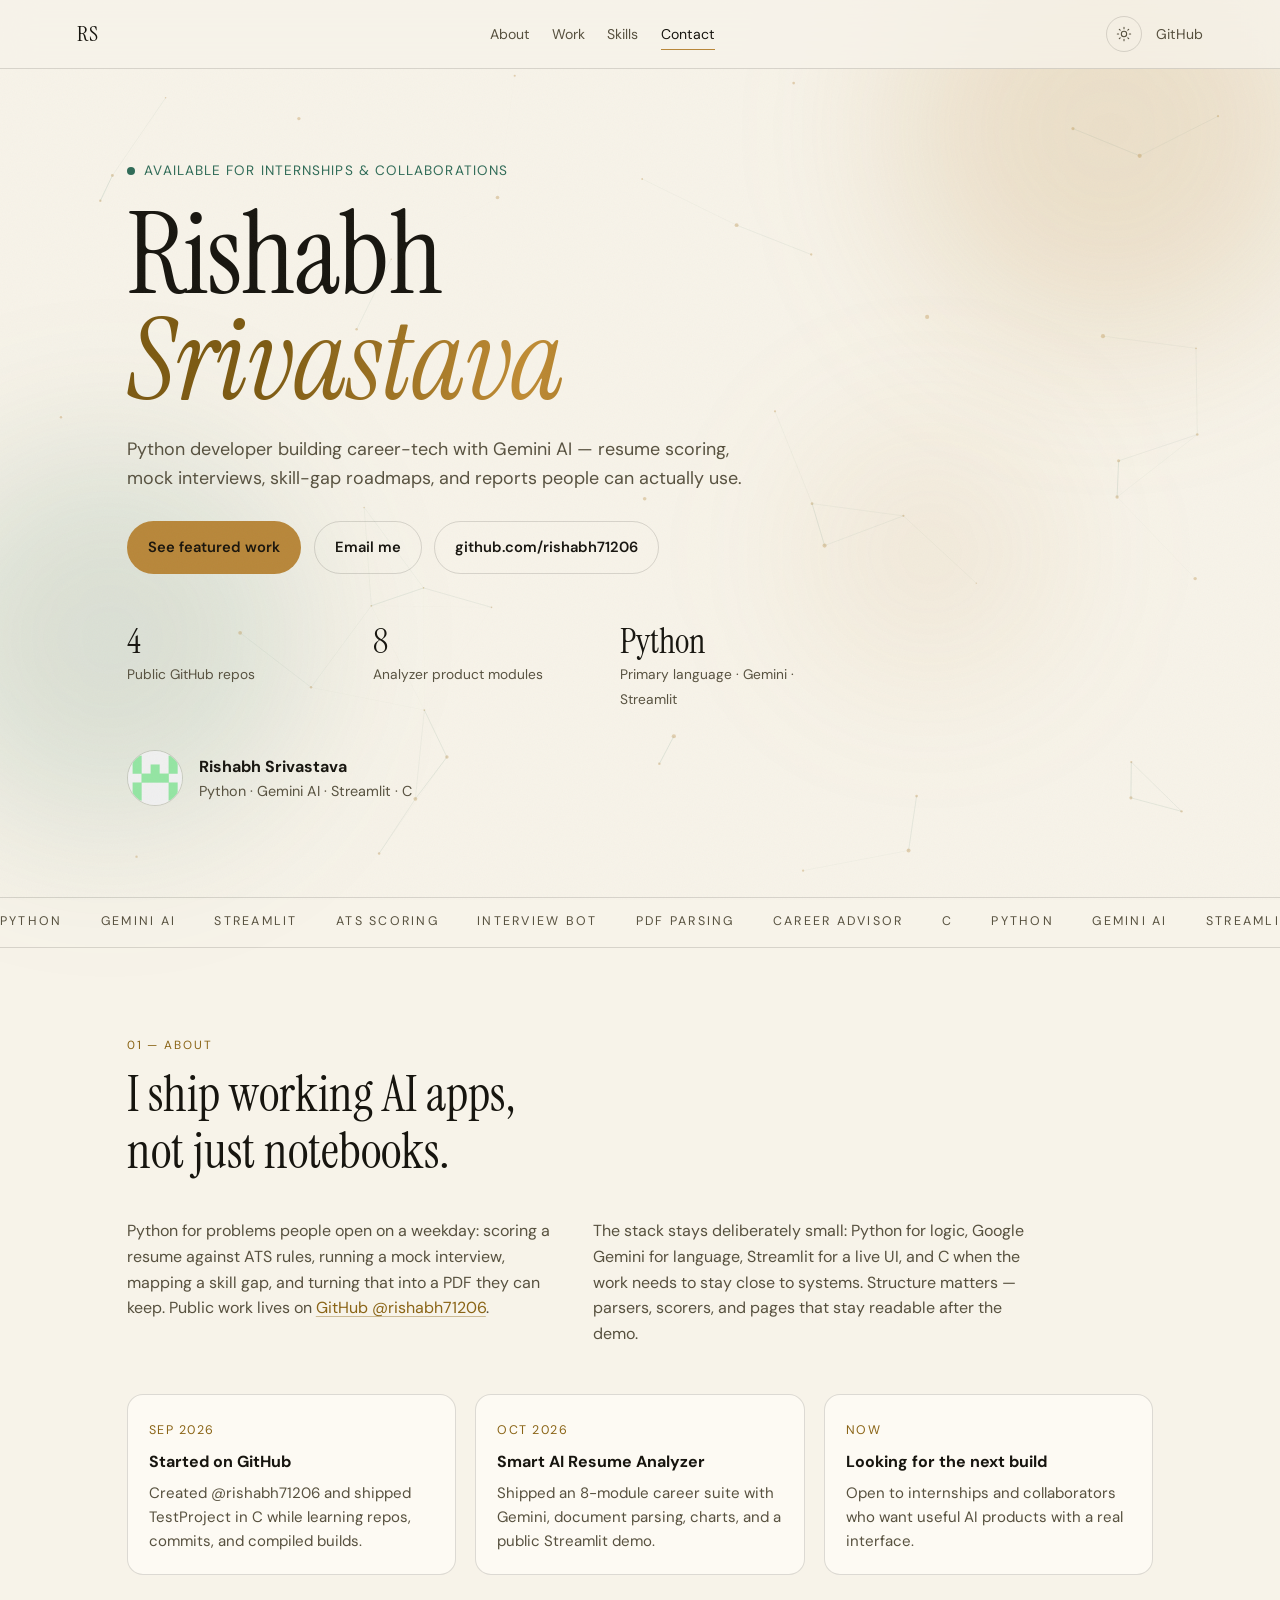
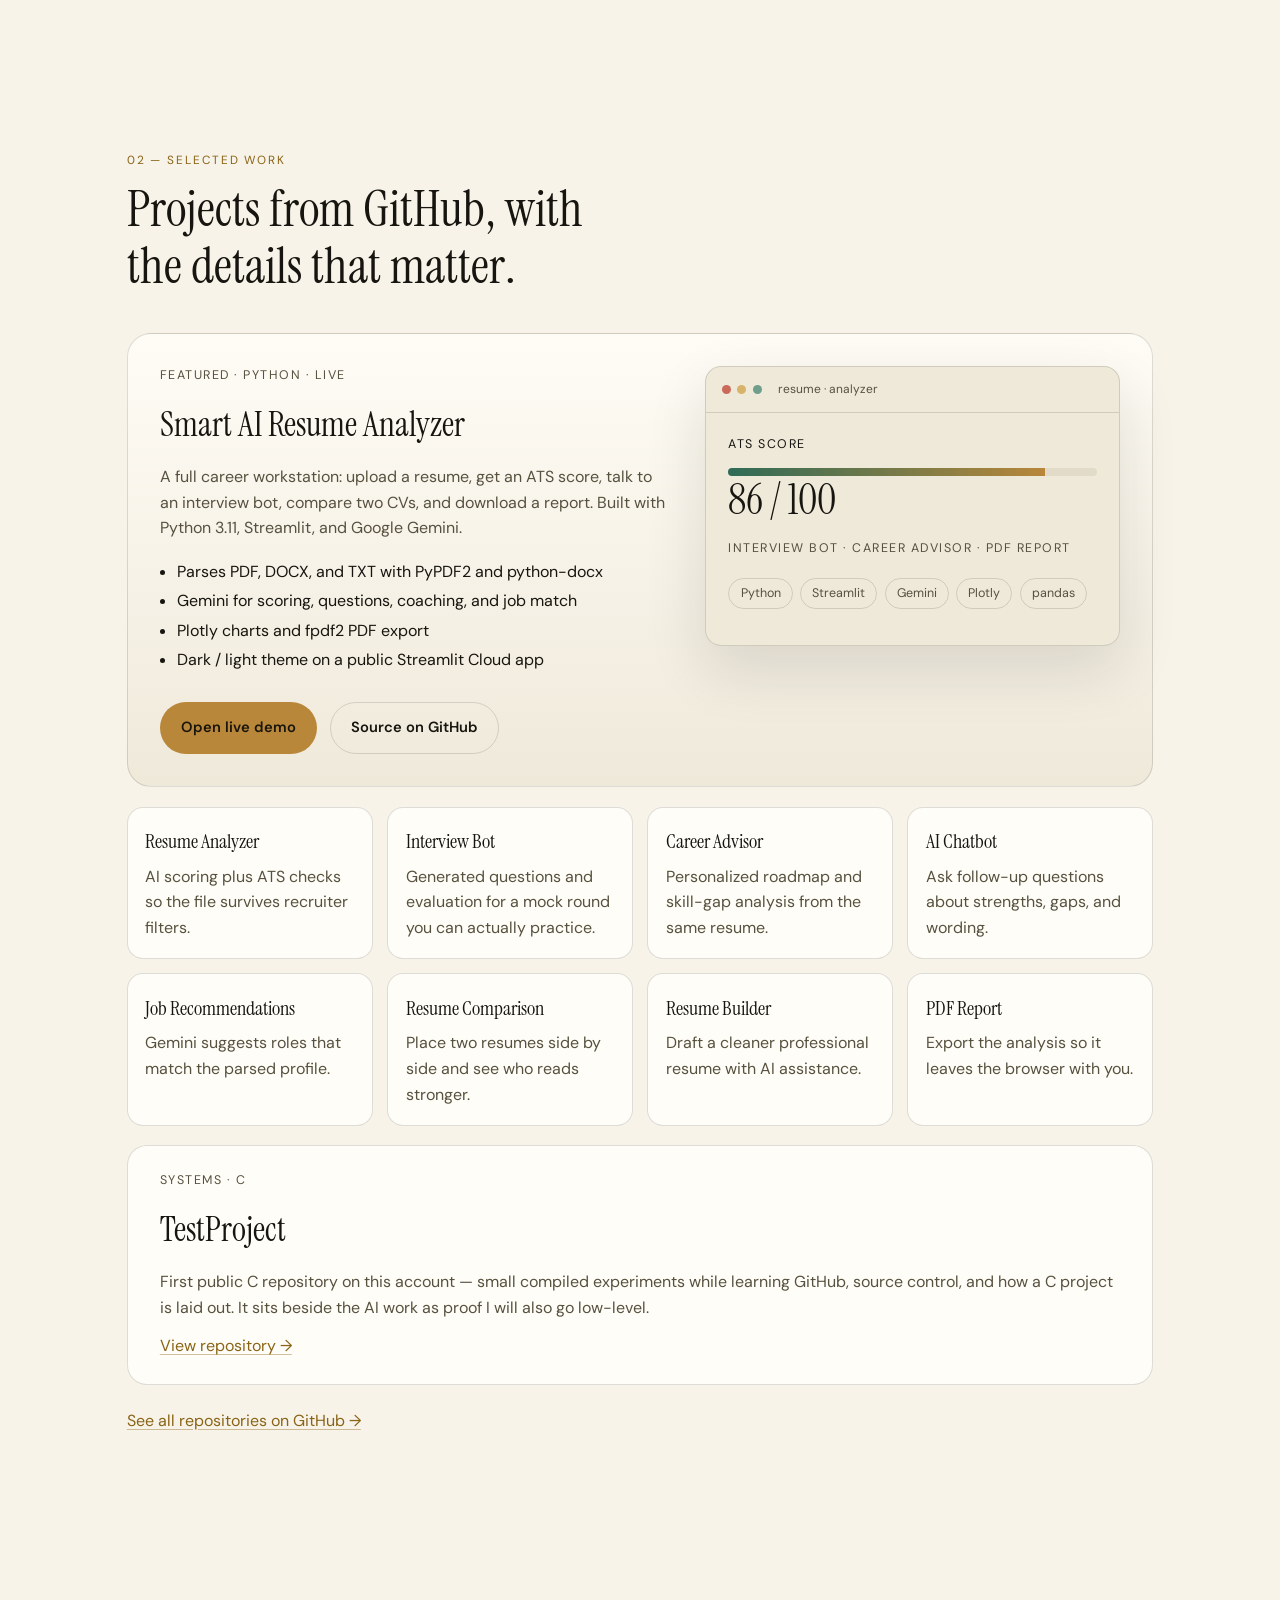
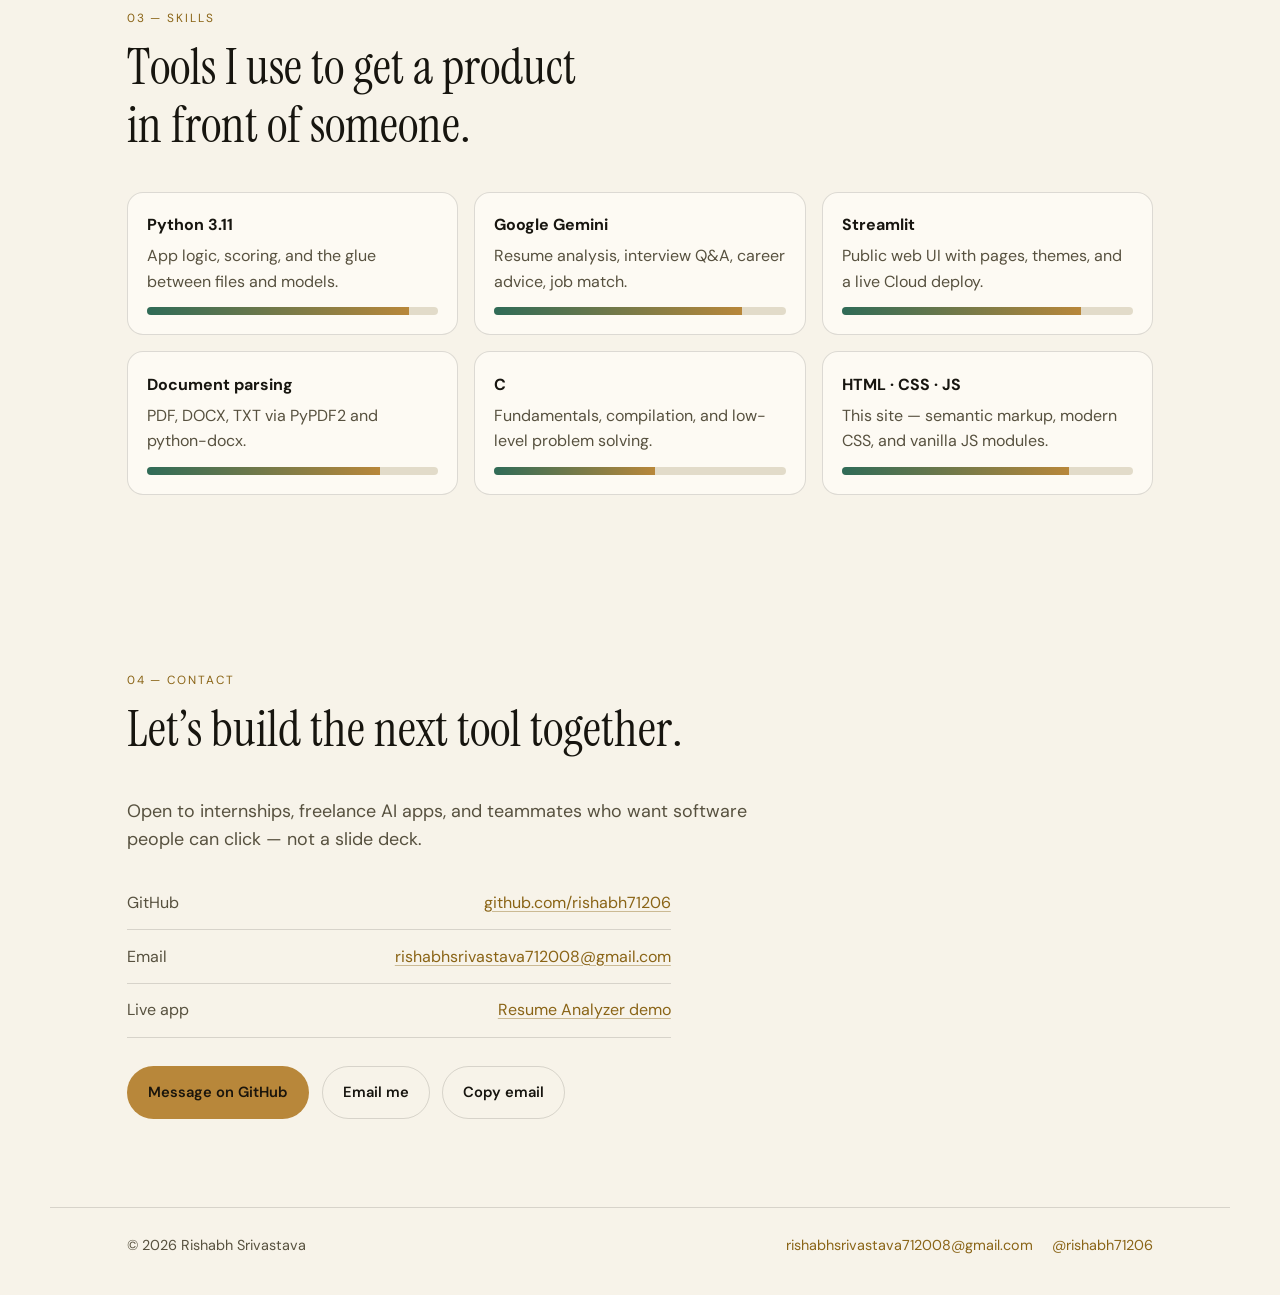
==== commit 5e86ad23: "Add particle constellation, split-heading reveal and card spotlights" ====
--- a/index.html
+++ b/index.html
@@ -128,6 +128,7 @@
     <main id="main">
       <span id="top"></span>
       <section class="hero" aria-labelledby="hero-title">
+        <canvas class="particles" aria-hidden="true"></canvas>
         <p class="eyebrow reveal">
           <span class="dot" aria-hidden="true"></span>
           Available for internships &amp; collaborations
--- a/css/styles.css
+++ b/css/styles.css
@@ -443,6 +443,83 @@
   display: flex;
   flex-direction: column;
   justify-content: center;
+  position: relative;
+}
+
+.hero > :not(.particles) {
+  position: relative;
+  z-index: 1;
+}
+
+/* Animated particle constellation behind the hero */
+.particles {
+  position: absolute;
+  inset: 0;
+  width: 100%;
+  height: 100%;
+  z-index: 0;
+  opacity: 0.6;
+  pointer-events: none;
+}
+
+/* Split-heading letter animation */
+.js .section-head h2 .char {
+  display: inline-block;
+  opacity: 0;
+  transform: translateY(0.45em);
+  will-change: transform, opacity;
+}
+
+.js .section-head.in h2 .char {
+  animation: char-in 0.65s var(--ease) forwards;
+  animation-delay: calc(var(--i) * 22ms);
+}
+
+.word {
+  display: inline-block;
+  white-space: nowrap;
+}
+
+@keyframes char-in {
+  to {
+    opacity: 1;
+    transform: none;
+  }
+}
+
+/* Pointer spotlight on cards */
+.feature-grid article,
+.skills li,
+.project.compact,
+.timeline li {
+  position: relative;
+  overflow: hidden;
+  isolation: isolate;
+}
+
+.feature-grid article::before,
+.skills li::before,
+.project.compact::before,
+.timeline li::before {
+  content: "";
+  position: absolute;
+  inset: 0;
+  z-index: -1;
+  pointer-events: none;
+  opacity: 0;
+  background: radial-gradient(
+    240px circle at var(--mx, 50%) var(--my, 50%),
+    color-mix(in srgb, var(--accent) 16%, transparent),
+    transparent 68%
+  );
+  transition: opacity 0.35s ease;
+}
+
+.feature-grid article:hover::before,
+.skills li:hover::before,
+.project.compact:hover::before,
+.timeline li:hover::before {
+  opacity: 1;
 }
 
 /* ---------- Hero ---------- */
@@ -1204,6 +1281,16 @@
     animation: none;
   }
 
+  .js .section-head h2 .char {
+    opacity: 1;
+    transform: none;
+    animation: none;
+  }
+
+  .particles {
+    display: none;
+  }
+
   .hero-title .line span,
   .hero-title .line em {
     transform: none;
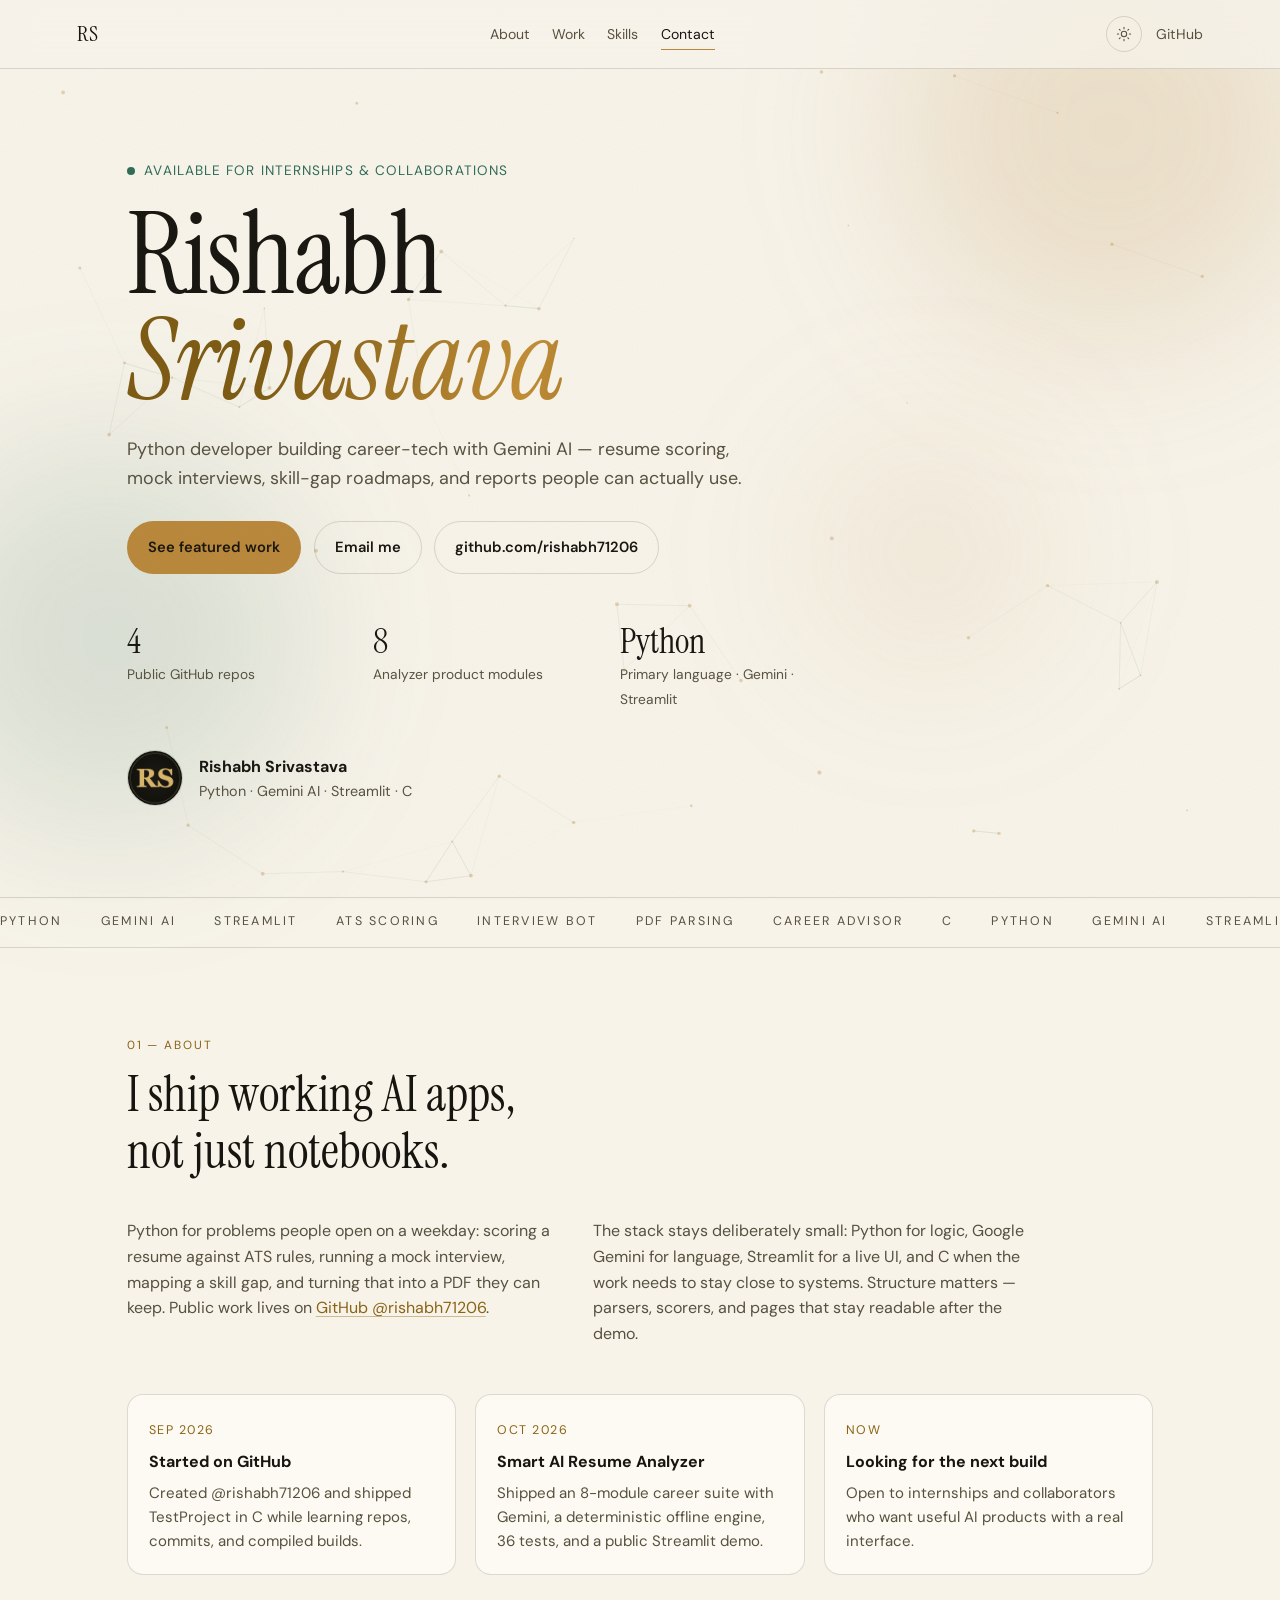
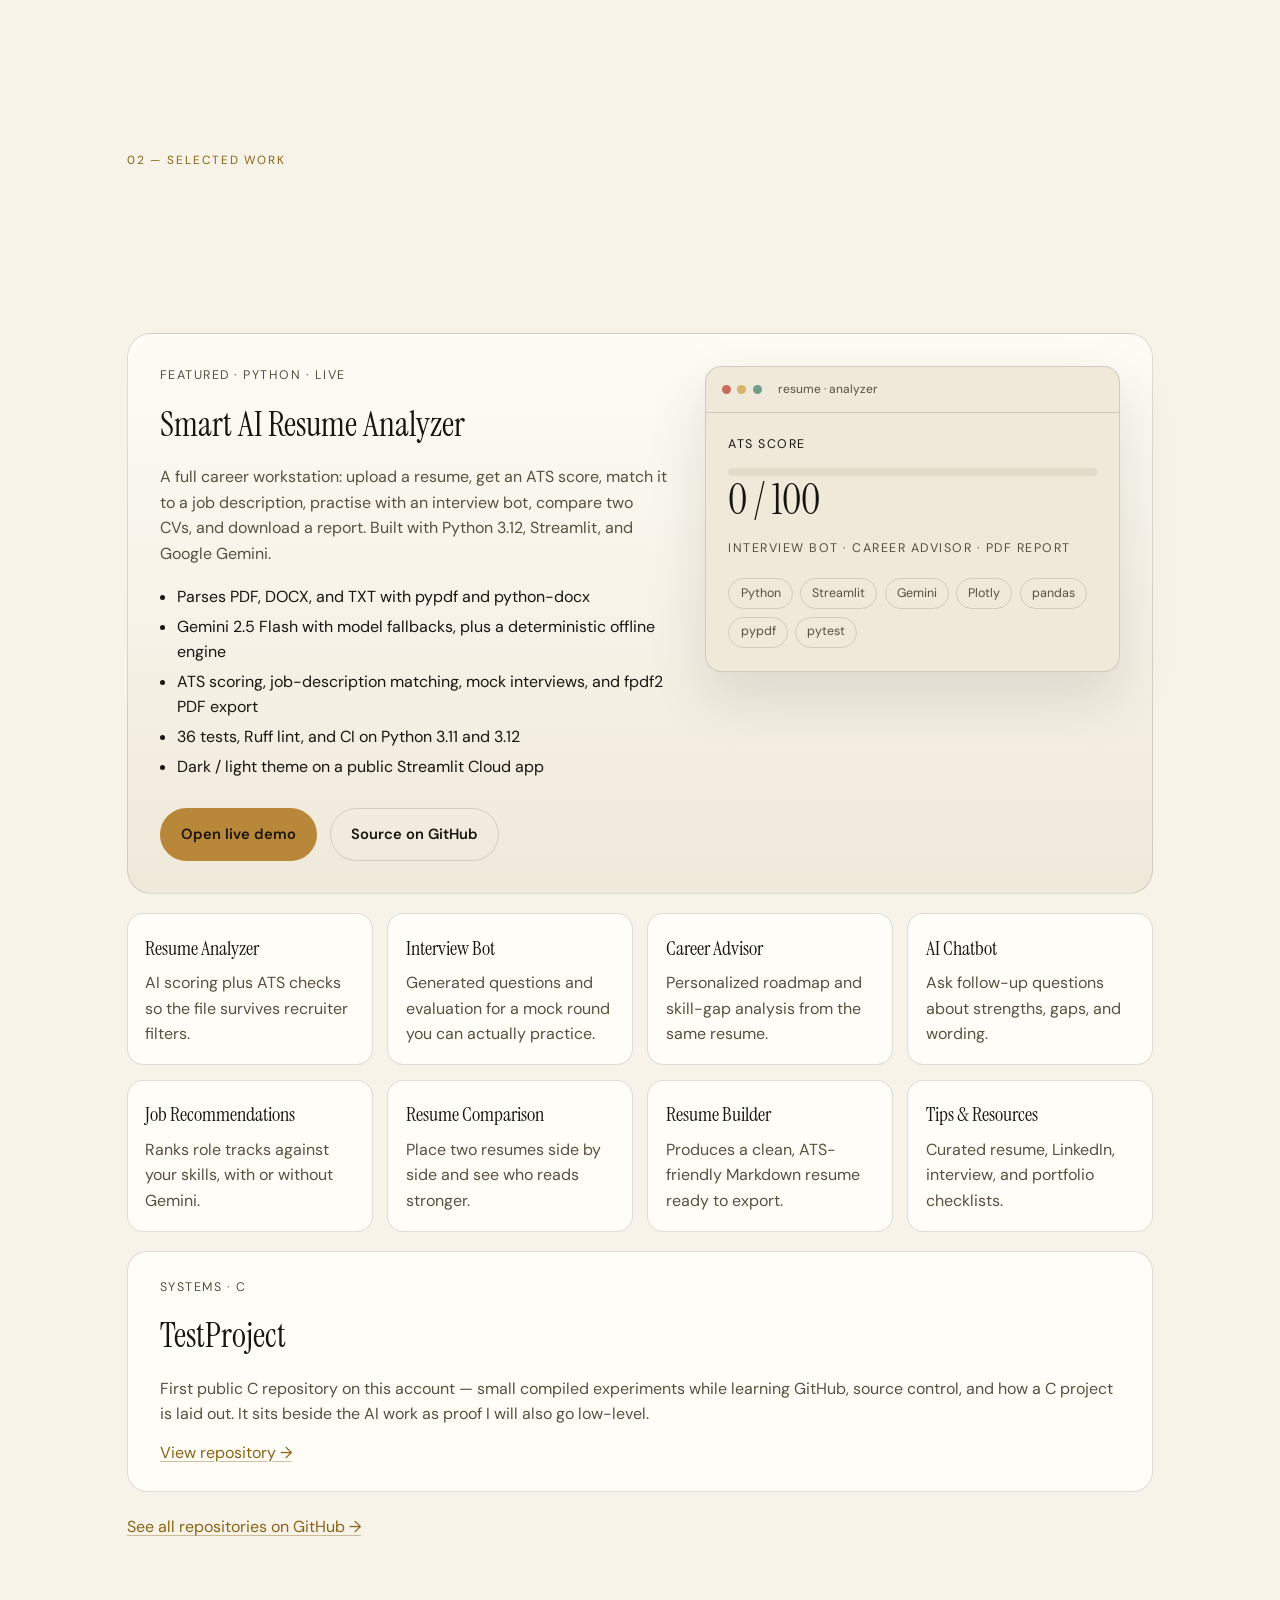
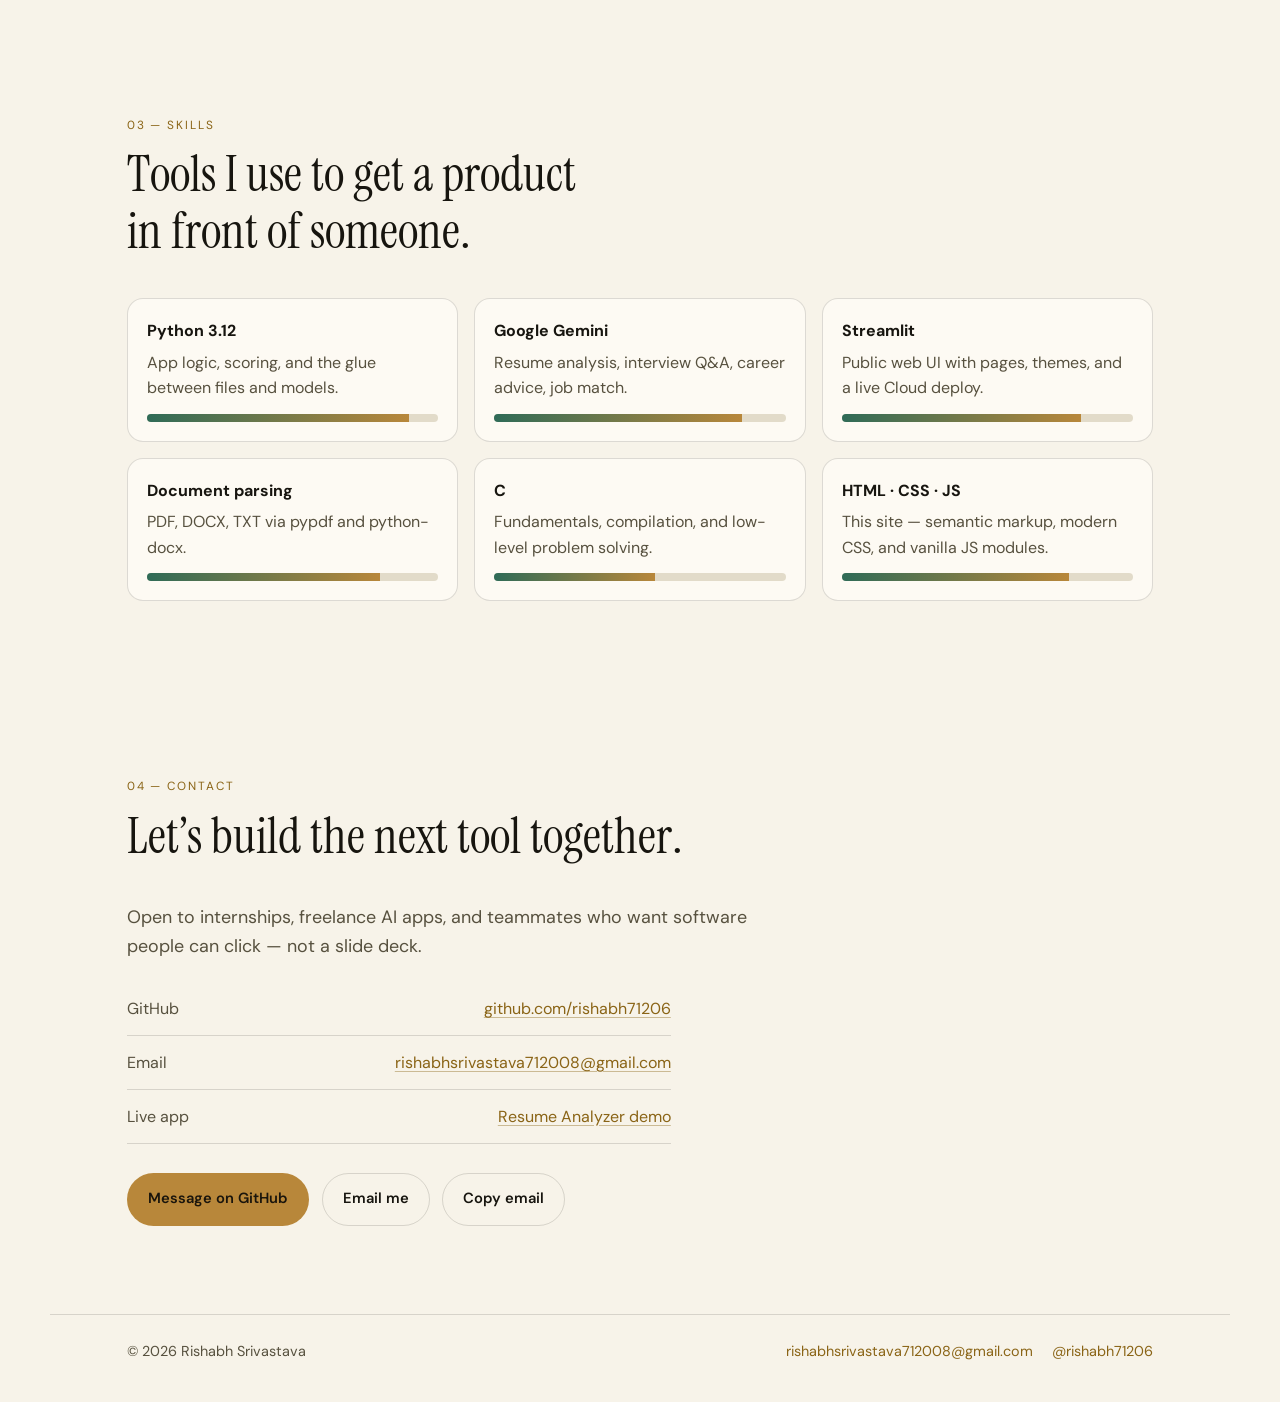
==== commit c070625b: "Update resume analyzer project card for v2 offline engine and tests" ====
--- a/index.html
+++ b/index.html
@@ -214,7 +214,7 @@
           <li class="reveal delay-1">
             <span>Oct 2026</span>
             <strong>Smart AI Resume Analyzer</strong>
-            <p>Shipped an 8-module career suite with Gemini, document parsing, charts, and a public Streamlit demo.</p>
+            <p>Shipped an 8-module career suite with Gemini, a deterministic offline engine, 36 tests, and a public Streamlit demo.</p>
           </li>
           <li class="reveal delay-2">
             <span>Now</span>
@@ -236,13 +236,15 @@
             <h3>Smart AI Resume Analyzer</h3>
             <p>
               A full career workstation: upload a resume, get an ATS score,
-              talk to an interview bot, compare two CVs, and download a report.
-              Built with Python 3.11, Streamlit, and Google Gemini.
+              match it to a job description, practise with an interview bot,
+              compare two CVs, and download a report. Built with Python 3.12,
+              Streamlit, and Google Gemini.
             </p>
             <ul>
-              <li>Parses PDF, DOCX, and TXT with PyPDF2 and python-docx</li>
-              <li>Gemini for scoring, questions, coaching, and job match</li>
-              <li>Plotly charts and fpdf2 PDF export</li>
+              <li>Parses PDF, DOCX, and TXT with pypdf and python-docx</li>
+              <li>Gemini 2.5 Flash with model fallbacks, plus a deterministic offline engine</li>
+              <li>ATS scoring, job-description matching, mock interviews, and fpdf2 PDF export</li>
+              <li>36 tests, Ruff lint, and CI on Python 3.11 and 3.12</li>
               <li>Dark / light theme on a public Streamlit Cloud app</li>
             </ul>
             <div class="hero-actions">
@@ -279,6 +281,8 @@
                   <span>Gemini</span>
                   <span>Plotly</span>
                   <span>pandas</span>
+                  <span>pypdf</span>
+                  <span>pytest</span>
                 </div>
               </div>
             </div>
@@ -290,10 +294,10 @@
           <article class="reveal delay-1"><h4>Interview Bot</h4><p>Generated questions and evaluation for a mock round you can actually practice.</p></article>
           <article class="reveal delay-2"><h4>Career Advisor</h4><p>Personalized roadmap and skill-gap analysis from the same resume.</p></article>
           <article class="reveal"><h4>AI Chatbot</h4><p>Ask follow-up questions about strengths, gaps, and wording.</p></article>
-          <article class="reveal delay-1"><h4>Job Recommendations</h4><p>Gemini suggests roles that match the parsed profile.</p></article>
+          <article class="reveal delay-1"><h4>Job Recommendations</h4><p>Ranks role tracks against your skills, with or without Gemini.</p></article>
           <article class="reveal delay-2"><h4>Resume Comparison</h4><p>Place two resumes side by side and see who reads stronger.</p></article>
-          <article class="reveal"><h4>Resume Builder</h4><p>Draft a cleaner professional resume with AI assistance.</p></article>
-          <article class="reveal delay-1"><h4>PDF Report</h4><p>Export the analysis so it leaves the browser with you.</p></article>
+          <article class="reveal"><h4>Resume Builder</h4><p>Produces a clean, ATS-friendly Markdown resume ready to export.</p></article>
+          <article class="reveal delay-1"><h4>Tips &amp; Resources</h4><p>Curated resume, LinkedIn, interview, and portfolio checklists.</p></article>
         </div>
 
         <article class="project compact reveal">
@@ -323,7 +327,7 @@
         </div>
         <ul class="skills">
           <li class="reveal">
-            <strong>Python 3.11</strong>
+            <strong>Python 3.12</strong>
             <p>App logic, scoring, and the glue between files and models.</p>
             <div class="bar" role="img" aria-label="Python proficiency: 90 out of 100"><i data-meter="90"></i></div>
           </li>
@@ -339,7 +343,7 @@
           </li>
           <li class="reveal">
             <strong>Document parsing</strong>
-            <p>PDF, DOCX, TXT via PyPDF2 and python-docx.</p>
+            <p>PDF, DOCX, TXT via pypdf and python-docx.</p>
             <div class="bar" role="img" aria-label="Document parsing proficiency: 80 out of 100"><i data-meter="80"></i></div>
           </li>
           <li class="reveal delay-1">
